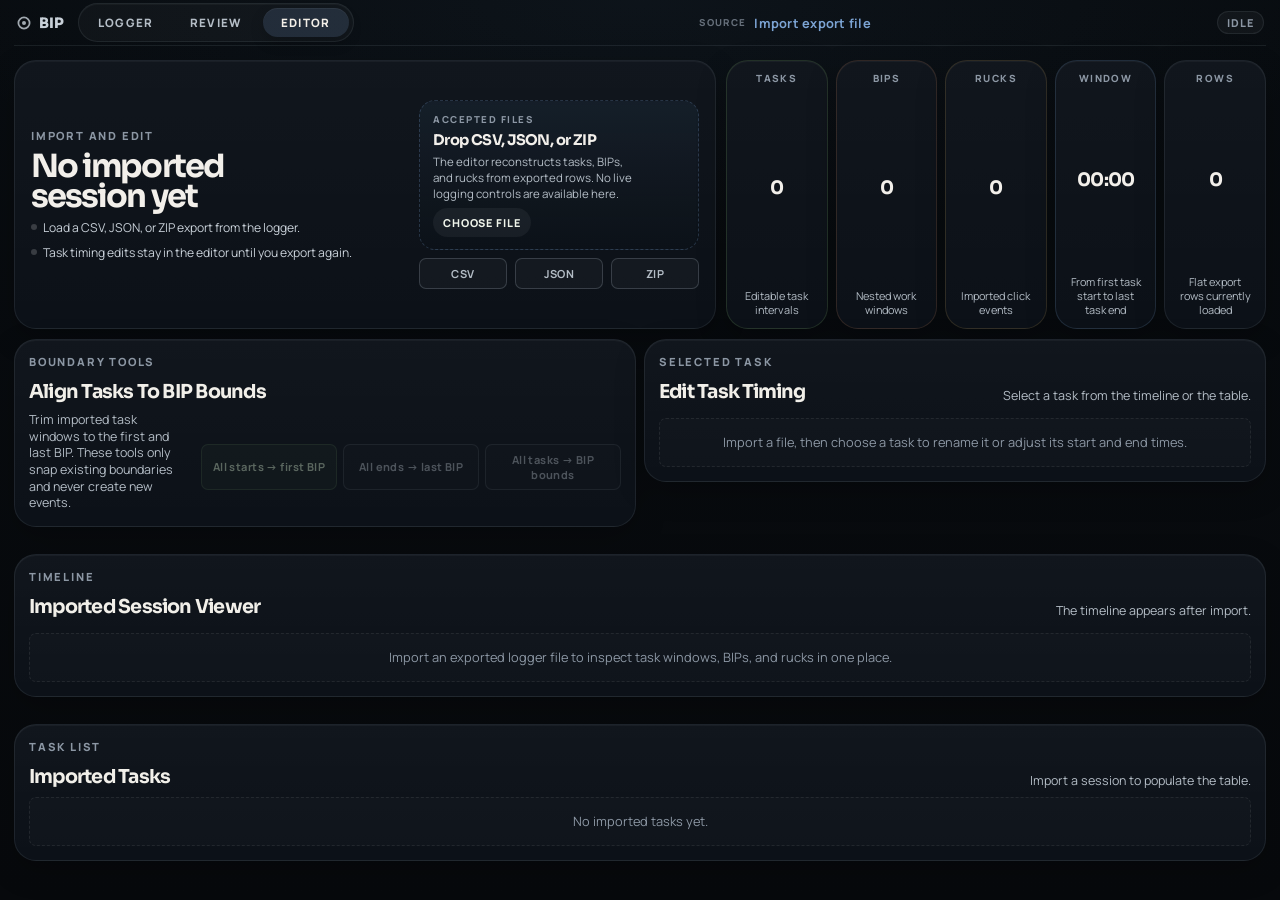
==== editor.html @ 9a08ab75 "Refine review and editor workspace layouts" ====
<!doctype html>
<html lang="en">
  <head>
    <meta charset="UTF-8" />
    <meta name="viewport" content="width=device-width, initial-scale=1.0, viewport-fit=cover" />
    <meta name="theme-color" content="#0b0f14" />
    <meta name="apple-mobile-web-app-capable" content="yes" />
    <meta name="apple-mobile-web-app-status-bar-style" content="black-translucent" />
    <title>BIP Editor</title>
    <link rel="preconnect" href="https://fonts.googleapis.com" />
    <link rel="preconnect" href="https://fonts.gstatic.com" crossorigin />
    <link
      href="https://fonts.googleapis.com/css2?family=Manrope:wght@400;500;600;700;800&family=Sora:wght@500;600;700;800&display=swap"
      rel="stylesheet"
    />
    <link rel="stylesheet" href="./styles.css?v=20260406-20" />
  </head>
  <body class="editor-page">
    <div class="app-shell app-shell--editor-workspace">
      <header class="top-bar">
        <div class="top-bar__brand">
          <svg viewBox="0 0 20 20" width="16" height="16">
            <circle cx="10" cy="10" r="7" stroke="currentColor" stroke-width="2.2" fill="none" />
            <circle cx="10" cy="10" r="2.5" fill="currentColor" />
          </svg>
          BIP
        </div>
        <nav class="page-tabs" aria-label="Pages">
          <a class="page-tab" href="./index.html">Logger</a>
          <a class="page-tab" href="./review.html">Review</a>
          <a class="page-tab page-tab--active" href="./editor.html" aria-current="page">Editor</a>
        </nav>
        <div class="top-bar__context">
          <span class="top-bar__label">Source</span>
          <span id="editorTopActivity" class="top-bar__tag top-bar__tag--activity">Import export file</span>
        </div>
        <div class="top-bar__right">
          <span id="editorTopStatus" class="state-pill state-pill--paused">Idle</span>
        </div>
      </header>

      <main class="editor-workbench">
        <section class="editor-overview">
          <section class="review-hero editor-hero">
            <div class="review-hero__copy">
              <p class="review-eyebrow">Import And Edit</p>
              <h1 id="editorTitle" class="review-title">No imported session yet</h1>
              <div class="review-meta">
                <span id="editorMetaSource">Load a CSV, JSON, or ZIP export from the logger.</span>
                <span id="editorMetaWindow">Task timing edits stay in the editor until you export again.</span>
              </div>
            </div>
            <div class="review-hero__side">
              <label class="editor-import" for="editorFileInput">
                <input id="editorFileInput" type="file" accept=".csv,.json,.zip,application/json,text/csv,application/zip" />
                <span class="editor-import__eyebrow">Accepted files</span>
                <strong class="editor-import__title">Drop CSV, JSON, or ZIP</strong>
                <span class="editor-import__copy">The editor reconstructs tasks, BIPs, and rucks from exported rows. No live logging controls are available here.</span>
                <span class="editor-import__cta">Choose file</span>
              </label>
              <div class="review-actions">
                <button id="editorExportCsvBtn" class="export-btn" type="button">CSV</button>
                <button id="editorExportJsonBtn" class="export-btn" type="button">JSON</button>
                <button id="editorExportZipBtn" class="export-btn" type="button">ZIP</button>
              </div>
            </div>
          </section>

          <section class="review-kpis editor-kpis" aria-label="Imported metrics">
            <article class="review-kpi review-kpi--work">
              <p class="review-kpi__label">Tasks</p>
              <strong id="editorKpiTasks" class="review-kpi__value">0</strong>
              <span class="review-kpi__meta">Editable task intervals</span>
            </article>
            <article class="review-kpi review-kpi--rest">
              <p class="review-kpi__label">BIPs</p>
              <strong id="editorKpiBips" class="review-kpi__value">0</strong>
              <span class="review-kpi__meta">Nested work windows</span>
            </article>
            <article class="review-kpi review-kpi--phase">
              <p class="review-kpi__label">Rucks</p>
              <strong id="editorKpiRucks" class="review-kpi__value">0</strong>
              <span class="review-kpi__meta">Imported click events</span>
            </article>
            <article class="review-kpi review-kpi--clock">
              <p class="review-kpi__label">Window</p>
              <strong id="editorKpiWindow" class="review-kpi__value">00:00</strong>
              <span class="review-kpi__meta">From first task start to last task end</span>
            </article>
            <article class="review-kpi review-kpi--gauge">
              <p class="review-kpi__label">Rows</p>
              <strong id="editorKpiRows" class="review-kpi__value">0</strong>
              <span class="review-kpi__meta">Flat export rows currently loaded</span>
            </article>
          </section>
        </section>

        <section class="editor-layout">
          <section class="review-grid editor-grid editor-layout__tools">
            <article class="review-panel editor-panel editor-panel--batch">
              <div class="review-panel__head">
                <div>
                  <p class="review-panel__eyebrow">Boundary Tools</p>
                  <h2 class="review-panel__title">Align Tasks To BIP Bounds</h2>
                </div>
              </div>
              <div class="editor-batch-layout">
                <p class="editor-panel__copy">
                  Trim imported task windows to the first and last BIP. These tools only snap existing boundaries and never create new events.
                </p>
                <div class="editor-batch-actions">
                  <button id="alignStartAllBtn" class="aux-btn aux-btn--primary" type="button">All starts → first BIP</button>
                  <button id="alignEndAllBtn" class="aux-btn" type="button">All ends → last BIP</button>
                  <button id="alignBothAllBtn" class="aux-btn" type="button">All tasks → BIP bounds</button>
                </div>
              </div>
            </article>

            <article class="review-panel editor-panel editor-panel--selection">
              <div class="review-panel__head">
                <div>
                  <p class="review-panel__eyebrow">Selected Task</p>
                  <h2 class="review-panel__title">Edit Task Timing</h2>
                </div>
                <p id="editorSelectedTaskHint" class="review-panel__summary">Select a task from the timeline or the table.</p>
              </div>

              <div id="editorSelectionEmpty" class="empty-state empty-state--review">
                <p>Import a file, then choose a task to rename it or adjust its start and end times.</p>
              </div>

              <div id="editorTaskForm" class="editor-task-form" hidden>
                <label class="field-block field-block--selected" for="editorTaskNameInput">
                  <span class="field-block__top">
                    <span class="field-block__label">Task</span>
                    <span id="editorTaskMeta" class="field-block__hint">Export keeps this task name across related rows.</span>
                  </span>
                  <input id="editorTaskNameInput" type="text" maxlength="64" autocomplete="off" placeholder="Task name" />
                </label>

                <div class="editor-timing-grid">
                  <label class="field-block field-block--selected" for="editorTaskStartInput">
                    <span class="field-block__top">
                      <span class="field-block__label">Start (s)</span>
                      <span class="field-block__hint">Must stay at or before the first BIP.</span>
                    </span>
                    <input id="editorTaskStartInput" type="number" min="0" step="0.01" inputmode="decimal" />
                  </label>

                  <label class="field-block field-block--selected" for="editorTaskEndInput">
                    <span class="field-block__top">
                      <span class="field-block__label">End (s)</span>
                      <span class="field-block__hint">Must stay at or after the last BIP.</span>
                    </span>
                    <input id="editorTaskEndInput" type="number" min="0" step="0.01" inputmode="decimal" />
                  </label>
                </div>

                <div class="editor-selection-actions">
                  <button id="alignSelectedStartBtn" class="aux-btn aux-btn--primary" type="button">Start → first BIP</button>
                  <button id="alignSelectedEndBtn" class="aux-btn" type="button">End → last BIP</button>
                  <button id="alignSelectedBothBtn" class="aux-btn" type="button">Both</button>
                </div>
              </div>
            </article>
          </section>

          <section class="review-panel editor-panel editor-panel--timeline editor-layout__timeline">
            <div class="review-panel__head">
              <div>
                <p class="review-panel__eyebrow">Timeline</p>
                <h2 class="review-panel__title">Imported Session Viewer</h2>
              </div>
              <p id="editorTimelineSummary" class="review-panel__summary">The timeline appears after import.</p>
            </div>

            <div id="editorTimelineEmpty" class="empty-state empty-state--review">
              <p>Import an exported logger file to inspect task windows, BIPs, and rucks in one place.</p>
            </div>

            <div id="editorTimelineWrap" class="editor-timeline-wrap" hidden>
              <div class="timeline-workbench timeline-workbench--editor">
                <div id="editorTimelineScale" class="timeline-scale" aria-hidden="true"></div>
                <div id="editorTimelineMap" class="editor-track-list" role="list"></div>
              </div>
            </div>
          </section>

          <section class="review-panel review-panel--table editor-panel editor-layout__table">
            <div class="review-panel__head">
              <div>
                <p class="review-panel__eyebrow">Task List</p>
                <h2 class="review-panel__title">Imported Tasks</h2>
              </div>
              <p id="editorTaskSummary" class="review-panel__summary">Import a session to populate the table.</p>
            </div>

            <div id="editorTableEmpty" class="empty-state empty-state--review">
              <p>No imported tasks yet.</p>
            </div>

            <div id="editorTableWrap" class="review-table-wrap" hidden>
              <table class="review-table editor-table">
                <thead>
                  <tr>
                    <th scope="col">Task</th>
                    <th scope="col">Start</th>
                    <th scope="col">End</th>
                    <th scope="col">Duration</th>
                    <th scope="col">BIPs</th>
                    <th scope="col">Rucks</th>
                    <th scope="col">Action</th>
                  </tr>
                </thead>
                <tbody id="editorTaskTableBody"></tbody>
              </table>
            </div>
          </section>
        </section>
      </main>
    </div>

    <div id="editorSrStatus" class="sr-only" aria-live="polite"></div>
    <script src="./editor.js?v=20260406-9"></script>
  </body>
</html>
---- styles.css ----
:root {
  --bg: #07090c;
  --panel: rgba(13, 18, 26, 0.96);
  --panel-strong: rgba(16, 22, 32, 0.99);
  --panel-inset: rgba(5, 8, 12, 0.72);
  --line: rgba(200, 215, 230, 0.09);
  --line-mid: rgba(200, 215, 230, 0.14);
  --line-strong: rgba(200, 215, 230, 0.2);
  --text: #eef1ea;
  --text-sub: #c8d0d8;
  --muted: #8c97a4;
  --muted-strong: #b4bdc6;
  --play: #7dab74;
  --pause: #cc8558;
  --task: #7ca4d4;
  --bip: #88bc6c;
  --ruck: #c9a355;
  --danger: #b05c5c;
  --radius-xl: 20px;
  --radius-lg: 14px;
  --radius-md: 10px;
  --radius-sm: 7px;
  --ease-out: cubic-bezier(0.2, 0.8, 0.2, 1);
  --ease-spring: cubic-bezier(0.34, 1.48, 0.64, 1);
  --t-fast: 110ms;
  --t-mid: 200ms;
}

*,
*::before,
*::after {
  box-sizing: border-box;
}

html {
  color-scheme: dark;
}

body {
  margin: 0;
  height: 100vh;
  height: 100dvh;
  overflow: hidden;
  font-family: "Manrope", sans-serif;
  font-size: 14px;
  color: var(--text);
  background:
    radial-gradient(ellipse 80% 40% at 50% 0%, rgba(80, 120, 160, 0.07) 0%, transparent 70%),
    linear-gradient(180deg, #080c10 0%, #07090c 100%);
}

button,
input {
  font: inherit;
  color: inherit;
}

button {
  -webkit-tap-highlight-color: transparent;
}

[hidden] {
  display: none !important;
}

.app-shell {
  display: grid;
  grid-template-rows: auto 1fr auto auto;
  height: 100vh;
  height: 100dvh;
  width: 100%;
  max-width: 1400px;
  margin: 0 auto;
  padding: 0 14px;
}

.top-bar {
  display: flex;
  align-items: center;
  gap: 14px;
  height: 46px;
  padding: 0 2px;
  border-bottom: 1px solid var(--line);
}

.top-bar__brand {
  display: flex;
  align-items: center;
  gap: 7px;
  font-family: "Sora", sans-serif;
  font-weight: 800;
  font-size: 0.9rem;
  letter-spacing: -0.01em;
  white-space: nowrap;
  flex-shrink: 0;
  color: var(--text-sub);
}

.top-bar__brand svg {
  opacity: 0.8;
}

.page-tabs {
  display: inline-flex;
  align-items: center;
  gap: 4px;
  padding: 4px;
  border-radius: 999px;
  background: rgba(255, 255, 255, 0.03);
  border: 1px solid var(--line);
  box-shadow: inset 0 1px 0 rgba(255, 255, 255, 0.03);
}

.page-tab {
  display: inline-flex;
  align-items: center;
  justify-content: center;
  min-width: 86px;
  padding: 7px 13px;
  border-radius: 999px;
  color: var(--muted-strong);
  font-size: 0.72rem;
  font-weight: 800;
  letter-spacing: 0.1em;
  text-decoration: none;
  text-transform: uppercase;
  transition:
    color var(--t-fast) ease,
    background var(--t-mid) ease,
    box-shadow var(--t-mid) ease,
    transform var(--t-fast) ease;
}

.page-tab:hover,
.page-tab:focus-visible {
  color: var(--text);
  outline: none;
}

.page-tab:active {
  transform: translateY(1px);
}

.page-tab--active {
  color: #f3efe8;
  background: rgba(124, 164, 212, 0.16);
  box-shadow:
    inset 0 1px 0 rgba(255, 255, 255, 0.05),
    0 6px 14px rgba(0, 0, 0, 0.18);
}

.top-bar__context {
  flex: 1;
  display: flex;
  align-items: center;
  gap: 8px;
  justify-content: center;
  min-width: 0;
}

.top-bar__label {
  flex-shrink: 0;
  font-size: 0.6rem;
  font-weight: 800;
  letter-spacing: 0.14em;
  text-transform: uppercase;
  color: var(--muted);
  opacity: 0.7;
}

.top-bar__tag {
  font-weight: 700;
  font-size: 0.8rem;
  letter-spacing: 0.02em;
  white-space: nowrap;
  overflow: hidden;
  text-overflow: ellipsis;
  max-width: 180px;
}

.top-bar__tag--activity {
  color: var(--task);
}

.top-bar__tag--period {
  color: var(--play);
}

.top-bar__sep {
  color: var(--muted);
  opacity: 0.35;
}

.top-bar__right {
  display: flex;
  align-items: center;
  gap: 10px;
  flex-shrink: 0;
}

.save-dot {
  width: 6px;
  height: 6px;
  border-radius: 50%;
  background: var(--play);
  opacity: 0.6;
  transition: background var(--t-mid) ease;
}

.save-dot--warn {
  background: var(--pause);
  opacity: 1;
}

.state-pill {
  font-size: 0.68rem;
  font-weight: 800;
  letter-spacing: 0.1em;
  text-transform: uppercase;
  padding: 3px 9px;
  border-radius: 999px;
  border: 1px solid transparent;
  transition: color var(--t-mid) ease, background var(--t-mid) ease, border-color var(--t-mid) ease;
}

.state-pill--paused {
  color: var(--muted);
  background: rgba(255, 255, 255, 0.04);
  border-color: var(--line);
}

.state-pill--running {
  color: #b8deb0;
  background: rgba(125, 171, 116, 0.12);
  border-color: rgba(125, 171, 116, 0.25);
}

.state-pill--finished {
  color: #d7efcf;
  background: rgba(125, 171, 116, 0.16);
  border-color: rgba(125, 171, 116, 0.32);
}

.main-grid {
  display: grid;
  grid-template-columns: 0.88fr 1.28fr 1fr;
  gap: 10px;
  padding: 10px 0;
  min-height: 0;
  align-items: stretch;
}

.col-clock,
.col-actions,
.col-inputs {
  border-radius: var(--radius-xl);
  background: var(--panel);
  border: 1px solid var(--line);
  box-shadow:
    inset 0 1px 0 rgba(255, 255, 255, 0.04),
    0 2px 14px rgba(0, 0, 0, 0.28);
}

.col-clock {
  display: flex;
  flex-direction: column;
  gap: 8px;
  padding: 14px;
}

.clock-wrap {
  padding: 16px;
  border-radius: var(--radius-lg);
  background: var(--panel-inset);
  border: 1px solid var(--line);
  box-shadow: inset 0 2px 8px rgba(0, 0, 0, 0.3);
}

.clock-display {
  font-family: "Sora", sans-serif;
  font-size: clamp(2rem, 4.5vw, 3.2rem);
  line-height: 1;
  letter-spacing: -0.07em;
  color: #f2efea;
  text-align: center;
  transition: text-shadow var(--t-mid) ease;
}

.clock-display--running {
  text-shadow: 0 0 40px rgba(125, 171, 116, 0.2);
}

.live-status {
  margin: 0;
  text-align: center;
  font-size: 0.76rem;
  color: var(--muted);
  line-height: 1.4;
  min-height: 2.8em;
  padding: 0 4px;
}

.active-badges {
  display: flex;
  flex-direction: column;
  gap: 5px;
}

.badge {
  display: flex;
  align-items: center;
  gap: 8px;
  padding: 8px 10px;
  border-radius: var(--radius-sm);
  background: rgba(255, 255, 255, 0.025);
  border: 1px solid var(--line);
  font-size: 0.8rem;
  font-weight: 600;
  white-space: nowrap;
  overflow: hidden;
  text-overflow: ellipsis;
  transition: background var(--t-mid) ease, border-color var(--t-mid) ease;
}

.badge--task svg {
  color: var(--task);
  flex-shrink: 0;
}

.badge--bip svg {
  color: var(--bip);
  flex-shrink: 0;
}

.badge--task.badge--live {
  background: rgba(124, 164, 212, 0.07);
  border-color: rgba(124, 164, 212, 0.22);
}

.badge--bip.badge--live {
  background: rgba(136, 188, 108, 0.07);
  border-color: rgba(136, 188, 108, 0.22);
}

.mini-stats {
  display: grid;
  grid-template-columns: 1fr 1fr;
  gap: 5px;
  margin-top: auto;
}

.stat {
  display: flex;
  align-items: baseline;
  gap: 5px;
  padding: 7px 9px;
  border-radius: var(--radius-sm);
  background: rgba(255, 255, 255, 0.02);
  border: 1px solid var(--line);
  font-size: 0.72rem;
  color: var(--muted);
}

.stat strong {
  font-family: "Sora", sans-serif;
  font-size: 1.05rem;
  font-weight: 700;
  color: var(--text-sub);
  letter-spacing: -0.04em;
}

.col-actions {
  display: flex;
  flex-direction: column;
  gap: 8px;
  padding: 12px;
}

.action-row {
  display: grid;
  gap: 8px;
  flex: 1;
}

.action-row:first-child {
  grid-template-columns: 1fr 1fr;
}

.action-row:last-child {
  grid-template-columns: 1fr 1fr 0.76fr;
}

.action-btn {
  appearance: none;
  display: flex;
  flex-direction: column;
  align-items: center;
  justify-content: center;
  gap: 7px;
  min-height: 68px;
  padding: 12px 10px;
  border: 1px solid transparent;
  border-radius: var(--radius-lg);
  cursor: pointer;
  transition:
    transform var(--t-fast) var(--ease-spring),
    border-color var(--t-mid) ease,
    background var(--t-mid) ease,
    opacity var(--t-mid) ease,
    box-shadow var(--t-mid) ease;
  touch-action: manipulation;
  text-align: center;
  position: relative;
  overflow: hidden;
}

.action-btn::before {
  content: "";
  position: absolute;
  inset: 0;
  border-radius: inherit;
  background: linear-gradient(180deg, rgba(255, 255, 255, 0.055) 0%, transparent 50%);
  pointer-events: none;
}

.action-btn__icon {
  display: flex;
  align-items: center;
  justify-content: center;
  position: relative;
  z-index: 1;
}

.action-btn__text {
  font-size: 0.72rem;
  font-weight: 800;
  letter-spacing: 0.08em;
  text-transform: uppercase;
  max-width: 100%;
  overflow: hidden;
  text-overflow: ellipsis;
  white-space: nowrap;
  position: relative;
  z-index: 1;
}

.action-btn--play {
  background: linear-gradient(160deg, rgba(125, 171, 116, 0.22) 0%, rgba(125, 171, 116, 0.07) 100%);
  border-color: rgba(125, 171, 116, 0.3);
  color: #c2debb;
}

.action-btn--pause {
  background: linear-gradient(160deg, rgba(204, 133, 88, 0.22) 0%, rgba(204, 133, 88, 0.07) 100%);
  border-color: rgba(204, 133, 88, 0.28);
  color: #edc9a8;
}

.action-btn--task {
  background: linear-gradient(160deg, rgba(124, 164, 212, 0.2) 0%, rgba(124, 164, 212, 0.06) 100%);
  border-color: rgba(124, 164, 212, 0.28);
  color: #bfd3ef;
}

.action-btn--task[data-active="true"] {
  background: linear-gradient(160deg, rgba(176, 92, 92, 0.26) 0%, rgba(176, 92, 92, 0.09) 100%);
  border-color: rgba(176, 92, 92, 0.42);
  color: #eecece;
  box-shadow: 0 0 22px rgba(176, 92, 92, 0.1);
}

.action-btn--bip {
  background: linear-gradient(160deg, rgba(136, 188, 108, 0.2) 0%, rgba(136, 188, 108, 0.06) 100%);
  border-color: rgba(136, 188, 108, 0.28);
  color: #c8e6b4;
}

.action-btn--bip[data-active="true"] {
  background: linear-gradient(160deg, rgba(176, 92, 92, 0.26) 0%, rgba(176, 92, 92, 0.09) 100%);
  border-color: rgba(176, 92, 92, 0.42);
  color: #eecece;
  box-shadow: 0 0 22px rgba(176, 92, 92, 0.1);
}

.action-btn--ruck {
  background: linear-gradient(160deg, rgba(201, 163, 85, 0.2) 0%, rgba(201, 163, 85, 0.06) 100%);
  border-color: rgba(201, 163, 85, 0.28);
  color: #e8d898;
}

.action-btn:hover:not([disabled]),
.action-btn:focus-visible:not([disabled]) {
  transform: translateY(-2px);
  box-shadow: 0 8px 28px rgba(0, 0, 0, 0.38);
  outline: none;
}

.action-btn:active:not([disabled]) {
  transform: scale(0.96);
  transition-duration: 55ms;
}

.action-btn[disabled] {
  opacity: 0.28;
  cursor: default;
  pointer-events: none;
}

.col-inputs {
  display: flex;
  flex-direction: column;
  gap: 8px;
  padding: 13px;
}

.field-block,
.selected-task-panel {
  border-radius: var(--radius-md);
  border: 1px solid var(--line);
  background: rgba(255, 255, 255, 0.02);
}

.field-block {
  display: flex;
  flex-direction: column;
  gap: 6px;
  padding: 11px 12px;
}

.field-block--task-flow {
  justify-content: center;
  min-height: 84px;
  border-color: rgba(201, 163, 85, 0.2);
  background:
    linear-gradient(180deg, rgba(201, 163, 85, 0.05), rgba(255, 255, 255, 0.01)),
    rgba(255, 255, 255, 0.02);
}

.field-block__top {
  display: flex;
  flex-direction: column;
  gap: 3px;
}

.field-block__label {
  font-size: 0.66rem;
  font-weight: 800;
  letter-spacing: 0.12em;
  text-transform: uppercase;
  color: var(--muted);
}

.field-block__hint {
  font-size: 0.73rem;
  color: var(--muted);
  line-height: 1.3;
}

.field-block input {
  width: 100%;
  padding: 9px 11px;
  border: 1px solid var(--line-mid);
  border-radius: var(--radius-sm);
  background: var(--panel-inset);
  color: var(--text);
  font-size: 0.86rem;
  border-left: 3px solid transparent;
  transition: border-color var(--t-mid) ease, box-shadow var(--t-mid) ease;
}

.field-block--activity input {
  border-left-color: rgba(124, 164, 212, 0.6);
}

.field-block--period input {
  border-left-color: rgba(125, 171, 116, 0.6);
}

.field-block--task input,
.field-block--selected input {
  border-left-color: rgba(201, 163, 85, 0.55);
}

.field-block input::placeholder {
  color: rgba(140, 151, 164, 0.44);
  font-size: 0.8rem;
}

.field-block input:focus-visible {
  outline: none;
  border-color: rgba(125, 171, 116, 0.5);
  box-shadow: 0 0 0 3px rgba(125, 171, 116, 0.08);
}

.selected-task-panel {
  display: flex;
  flex-direction: column;
  gap: 10px;
  padding: 12px;
}

.selected-task-panel__top {
  display: flex;
  align-items: flex-start;
  justify-content: space-between;
  gap: 10px;
}

.selected-task-panel__head {
  display: flex;
  flex-direction: column;
  gap: 2px;
  min-width: 0;
}

.selected-task-panel__label {
  margin: 0;
  font-size: 0.62rem;
  font-weight: 800;
  letter-spacing: 0.14em;
  text-transform: uppercase;
  color: var(--muted);
}

.selected-task-panel__title {
  font-family: "Sora", sans-serif;
  font-size: 0.96rem;
  color: var(--text-sub);
  white-space: nowrap;
  overflow: hidden;
  text-overflow: ellipsis;
}

.selected-task-panel__state {
  flex-shrink: 0;
  padding: 4px 8px;
  border-radius: 999px;
  border: 1px solid var(--line-mid);
  font-size: 0.64rem;
  font-weight: 800;
  letter-spacing: 0.08em;
  text-transform: uppercase;
  color: var(--muted-strong);
}

.selected-task-panel[data-state="active"] .selected-task-panel__state {
  color: #d7efcf;
  border-color: rgba(125, 171, 116, 0.26);
  background: rgba(125, 171, 116, 0.11);
}

.selected-task-panel__actions {
  display: grid;
  grid-template-columns: 1fr auto;
  gap: 6px;
}

.aux-btn,
.export-btn,
.new-activity-btn,
.finish-btn,
.modal-btn {
  appearance: none;
  display: inline-flex;
  align-items: center;
  justify-content: center;
  gap: 5px;
  padding: 8px 10px;
  border-radius: var(--radius-sm);
  border: 1px solid var(--line-strong);
  background: rgba(255, 255, 255, 0.03);
  cursor: pointer;
  font-size: 0.73rem;
  font-weight: 700;
  letter-spacing: 0.04em;
  color: var(--muted-strong);
  transition: transform var(--t-fast) ease, background var(--t-mid) ease, color var(--t-mid) ease, border-color var(--t-mid) ease;
}

.aux-btn:hover:not([disabled]),
.export-btn:hover:not([disabled]),
.new-activity-btn:hover:not([disabled]),
.finish-btn:hover:not([disabled]),
.modal-btn:hover:not([disabled]) {
  transform: translateY(-1px);
  background: rgba(255, 255, 255, 0.055);
  color: var(--text);
}

.aux-btn:active:not([disabled]),
.export-btn:active:not([disabled]),
.new-activity-btn:active:not([disabled]),
.finish-btn:active:not([disabled]),
.modal-btn:active:not([disabled]) {
  transform: translateY(0);
}

.aux-btn[disabled],
.new-activity-btn[disabled],
.finish-btn[disabled],
.modal-btn[disabled] {
  opacity: 0.38;
  cursor: default;
  pointer-events: none;
}

.aux-btn--primary,
.modal-btn--primary {
  color: #d7efcf;
  border-color: rgba(125, 171, 116, 0.3);
  background: rgba(125, 171, 116, 0.1);
}

.export-row {
  display: grid;
  grid-template-columns: 1fr 1fr auto;
  gap: 6px;
  margin-top: auto;
  padding-top: 2px;
}

.finish-row {
  display: grid;
  grid-template-columns: 1fr 1fr;
  gap: 6px;
  margin-top: 4px;
}

.new-activity-btn {
  width: 100%;
  justify-content: center;
  color: #d7efcf;
  border-color: rgba(125, 171, 116, 0.3);
  background: rgba(125, 171, 116, 0.1);
}

.export-btn--danger {
  border-color: rgba(176, 92, 92, 0.28);
  color: #e0b8b8;
}

.export-btn--danger:hover {
  background: rgba(176, 92, 92, 0.1);
}

.finish-btn {
  width: 100%;
  justify-content: center;
  color: #eac7c7;
  border-color: rgba(176, 92, 92, 0.28);
  background: rgba(176, 92, 92, 0.06);
}

.finish-btn[data-state="armed"] {
  color: #fff0f0;
  border-color: rgba(176, 92, 92, 0.46);
  background: rgba(176, 92, 92, 0.18);
  box-shadow: 0 0 0 1px rgba(176, 92, 92, 0.22);
}

.finish-btn[data-state="finished"] {
  color: #cfe5c7;
  border-color: rgba(125, 171, 116, 0.28);
  background: rgba(125, 171, 116, 0.08);
}

.timeline-strip {
  padding: 6px 0 4px;
  min-height: 0;
}

.app-shell--editor,
.app-shell--editor-workspace,
.app-shell--review {
  grid-template-rows: auto 1fr;
  min-height: 100vh;
  min-height: 100dvh;
  height: auto;
}

.editor-page {
  overflow-y: auto;
}

.review-page {
  overflow-y: auto;
}

.editor-main {
  display: grid;
  place-items: center;
  min-height: 0;
  padding: 18px 0 22px;
}

.review-main {
  display: grid;
  gap: 14px;
  padding: 18px 0 28px;
  align-content: start;
}

.review-overview {
  display: grid;
  grid-template-columns: minmax(320px, 1.06fr) minmax(0, 1.54fr);
  gap: 10px;
  align-items: stretch;
}

.editor-overview {
  display: grid;
  grid-template-columns: minmax(0, 1.42fr) minmax(540px, 1fr);
  gap: 10px;
  align-items: stretch;
}

.review-hero,
.review-panel,
.review-kpi {
  border-radius: 22px;
  background:
    linear-gradient(180deg, rgba(255, 255, 255, 0.02), rgba(255, 255, 255, 0)),
    var(--panel);
  border: 1px solid var(--line);
  box-shadow:
    inset 0 1px 0 rgba(255, 255, 255, 0.04),
    0 10px 30px rgba(0, 0, 0, 0.22);
}

.review-hero {
  display: grid;
  grid-template-columns: 1fr;
  gap: 14px;
  padding: 18px 20px;
  align-items: start;
}

.review-eyebrow,
.review-panel__eyebrow {
  margin: 0 0 10px;
  color: var(--muted);
  font-size: 0.7rem;
  font-weight: 800;
  letter-spacing: 0.16em;
  text-transform: uppercase;
}

.review-title {
  margin: 0;
  font-family: "Sora", sans-serif;
  font-size: clamp(2rem, 4vw, 3.4rem);
  line-height: 0.94;
  letter-spacing: -0.06em;
  color: #f2efea;
}

.review-meta {
  display: flex;
  flex-wrap: wrap;
  gap: 12px;
  margin-top: 12px;
  color: var(--text-sub);
  font-size: 0.84rem;
}

.review-meta span {
  display: inline-flex;
  align-items: center;
  gap: 6px;
}

.review-meta span::before {
  content: "";
  width: 6px;
  height: 6px;
  border-radius: 50%;
  background: rgba(255, 255, 255, 0.18);
}

.review-hero__side {
  display: grid;
  align-content: center;
  justify-items: stretch;
  gap: 12px;
}

.review-actions {
  display: grid;
  grid-template-columns: repeat(3, minmax(0, 1fr));
  gap: 8px;
  width: 100%;
}

.review-kpis {
  display: grid;
  grid-template-columns: repeat(5, minmax(0, 1fr));
  gap: 10px;
}

.review-kpi {
  display: grid;
  grid-template-rows: auto 1fr auto;
  align-items: start;
  justify-items: center;
  text-align: center;
  padding: 14px 14px 12px;
  min-height: 0;
}

.review-kpi__label {
  margin: 0;
  color: var(--muted);
  font-size: 0.66rem;
  font-weight: 800;
  letter-spacing: 0.14em;
  text-transform: uppercase;
  justify-self: center;
}

.review-kpi__value {
  font-family: "Sora", sans-serif;
  font-size: clamp(1.2rem, 1.65vw, 1.72rem);
  letter-spacing: -0.05em;
  color: #f2efea;
  align-self: center;
  justify-self: center;
}

.review-kpi__meta {
  color: var(--muted-strong);
  font-size: 0.72rem;
  line-height: 1.45;
  max-width: 14ch;
  align-self: end;
  justify-self: center;
}

.review-kpi--work {
  border-color: rgba(136, 188, 108, 0.18);
}

.review-kpi--rest {
  border-color: rgba(204, 133, 88, 0.18);
}

.review-kpi--phase {
  border-color: rgba(201, 163, 85, 0.18);
}

.review-kpi--clock {
  border-color: rgba(124, 164, 212, 0.18);
}

.review-kpi--gauge {
  align-items: center;
  justify-items: stretch;
  text-align: center;
}

.review-kpi--gauge .review-kpi__label,
.review-kpi--gauge .review-kpi__meta {
  justify-self: center;
}

.ratio-gauge {
  --ratio: 0deg;
  position: relative;
  display: grid;
  place-items: center;
  width: 74px;
  height: 74px;
  margin: 0 auto;
  align-self: center;
  border-radius: 50%;
  background:
    radial-gradient(circle at center, var(--panel) 0 56%, transparent 57%),
    conic-gradient(rgba(136, 188, 108, 0.95) 0deg, rgba(136, 188, 108, 0.95) var(--ratio), rgba(255, 255, 255, 0.08) var(--ratio), rgba(255, 255, 255, 0.08) 360deg);
  box-shadow: inset 0 1px 0 rgba(255, 255, 255, 0.04);
}

.ratio-gauge__value {
  font-family: "Sora", sans-serif;
  font-size: 0.96rem;
  letter-spacing: -0.04em;
  color: #eef4e7;
}

.review-grid {
  display: grid;
  grid-template-columns: repeat(2, minmax(0, 1fr));
  gap: 10px;
  align-items: start;
}

.review-panel {
  padding: 16px;
}

.review-panel__head {
  display: flex;
  align-items: end;
  justify-content: space-between;
  gap: 12px;
  margin-bottom: 10px;
}

.review-panel__title {
  margin: 0;
  font-family: "Sora", sans-serif;
  font-size: 1.2rem;
  letter-spacing: -0.04em;
  color: #f1efe9;
}

.review-panel__summary {
  margin: 0;
  color: var(--muted-strong);
  font-size: 0.78rem;
}

.bucket-list {
  overflow-x: auto;
  padding-bottom: 2px;
}

.bucket-strip {
  display: grid;
  grid-template-columns: repeat(var(--bucket-count), minmax(84px, 1fr));
  gap: 8px;
  width: 100%;
  min-width: calc(var(--bucket-count) * 92px);
}

.bucket-chip {
  display: grid;
  gap: 6px;
  justify-items: center;
  align-content: center;
  min-height: 70px;
  padding: 10px 12px;
  border-radius: 14px;
  background: rgba(255, 255, 255, 0.028);
  border: 1px solid rgba(255, 255, 255, 0.06);
  text-align: center;
}

.bucket-chip__label {
  font-size: 0.72rem;
  color: var(--text-sub);
  letter-spacing: 0.04em;
}

.bucket-chip__value {
  display: block;
  font-family: "Sora", sans-serif;
  font-size: 1.1rem;
  letter-spacing: -0.04em;
  color: var(--text);
  font-weight: 700;
}

.review-panel--table {
  padding-bottom: 10px;
}

.review-table-wrap {
  overflow-x: auto;
}

.review-table {
  width: 100%;
  border-collapse: collapse;
  min-width: 760px;
}

.review-table th,
.review-table td {
  padding: 12px 10px;
  border-top: 1px solid rgba(255, 255, 255, 0.06);
  text-align: left;
}

.review-table th {
  color: var(--muted);
  font-size: 0.68rem;
  font-weight: 800;
  letter-spacing: 0.14em;
  text-transform: uppercase;
}

.review-table td {
  color: var(--text-sub);
  font-size: 0.84rem;
  vertical-align: top;
}

.review-table__metric {
  font-family: "Sora", sans-serif;
  font-size: 0.96rem;
  letter-spacing: -0.04em;
  color: #f2efea;
  white-space: nowrap;
}

.review-table__metric--accent {
  color: #d3e8c6;
}

.review-table__metric--muted {
  color: #dcbca9;
}

.review-table__task {
  display: grid;
  gap: 4px;
}

.review-table__task-title {
  display: flex;
  align-items: center;
  gap: 8px;
  flex-wrap: wrap;
  font-weight: 700;
  color: var(--text);
}

.review-badge {
  display: inline-flex;
  align-items: center;
  justify-content: center;
  padding: 3px 8px;
  border-radius: 999px;
  font-size: 0.64rem;
  font-weight: 800;
  letter-spacing: 0.1em;
  text-transform: uppercase;
  color: rgba(208, 226, 248, 0.92);
  background: rgba(124, 164, 212, 0.14);
  border: 1px solid rgba(124, 164, 212, 0.22);
}

.review-badge--live {
  color: #dbf0cf;
  background: rgba(125, 171, 116, 0.16);
  border-color: rgba(125, 171, 116, 0.24);
}

.review-table__task-meta {
  color: var(--muted);
  font-size: 0.76rem;
}

.empty-state--review {
  margin-top: 6px;
}

.editor-card {
  width: min(520px, 100%);
  padding: 30px 30px 34px;
  border-radius: 24px;
  background:
    linear-gradient(180deg, rgba(255, 255, 255, 0.02), rgba(255, 255, 255, 0)),
    var(--panel);
  border: 1px solid var(--line-mid);
  box-shadow:
    inset 0 1px 0 rgba(255, 255, 255, 0.04),
    0 16px 40px rgba(0, 0, 0, 0.34);
  text-align: center;
}

.editor-card__eyebrow {
  margin: 0 0 12px;
  color: var(--muted);
  font-size: 0.74rem;
  font-weight: 800;
  letter-spacing: 0.16em;
  text-transform: uppercase;
}

.editor-card__title {
  margin: 0;
  font-family: "Sora", sans-serif;
  font-size: clamp(2rem, 4vw, 3rem);
  line-height: 0.96;
  letter-spacing: -0.06em;
  color: #f2efea;
}

.editor-card__copy {
  max-width: 28ch;
  margin: 14px auto 0;
  color: var(--text-sub);
  font-size: 0.92rem;
  line-height: 1.55;
}

.editor-workbench {
  display: grid;
  gap: 10px;
  padding: 14px 0 22px;
}

.editor-hero {
  grid-template-columns: minmax(0, 1.52fr) minmax(280px, 0.84fr);
  gap: 12px;
  padding: 14px 16px;
  align-items: center;
}

.editor-hero .review-title {
  font-size: clamp(1.55rem, 2.5vw, 2.45rem);
  max-width: 9ch;
}

.editor-hero .review-eyebrow {
  margin-bottom: 8px;
}

.editor-hero .review-meta {
  margin-top: 8px;
  gap: 8px 14px;
  font-size: 0.76rem;
}

.editor-hero .review-hero__side {
  align-content: stretch;
  gap: 8px;
}

.editor-hero .review-hero__copy {
  display: grid;
  align-content: center;
}

.editor-import {
  position: relative;
  display: grid;
  gap: 5px;
  width: 100%;
  max-width: none;
  padding: 12px 13px;
  border-radius: 16px;
  border: 1px dashed rgba(124, 164, 212, 0.24);
  background:
    linear-gradient(180deg, rgba(124, 164, 212, 0.1), rgba(124, 164, 212, 0.02)),
    rgba(9, 14, 20, 0.74);
  cursor: pointer;
  transition:
    border-color var(--t-mid) ease,
    transform var(--t-mid) var(--ease-out),
    box-shadow var(--t-mid) ease,
    background var(--t-mid) ease;
}

.editor-import:hover,
.editor-import--dragover {
  transform: translateY(-1px);
  border-color: rgba(136, 188, 108, 0.34);
  box-shadow: 0 12px 36px rgba(0, 0, 0, 0.26);
  background:
    linear-gradient(180deg, rgba(136, 188, 108, 0.12), rgba(124, 164, 212, 0.03)),
    rgba(9, 14, 20, 0.82);
}

.editor-import--disabled,
.editor-import--disabled:hover {
  transform: none;
  cursor: not-allowed;
  border-color: rgba(255, 255, 255, 0.08);
  box-shadow: none;
  background:
    linear-gradient(180deg, rgba(255, 255, 255, 0.04), rgba(255, 255, 255, 0.01)),
    rgba(9, 14, 20, 0.72);
}

.editor-import input {
  position: absolute;
  inset: 0;
  opacity: 0;
  cursor: pointer;
}

.editor-import__eyebrow {
  color: var(--muted);
  font-size: 0.6rem;
  font-weight: 800;
  letter-spacing: 0.16em;
  text-transform: uppercase;
}

.editor-import__title {
  font-family: "Sora", sans-serif;
  font-size: 0.92rem;
  letter-spacing: -0.04em;
  color: #f2efea;
}

.editor-import__copy {
  color: var(--muted-strong);
  font-size: 0.72rem;
  line-height: 1.4;
  max-width: 30ch;
}

.editor-import__cta {
  display: inline-flex;
  align-items: center;
  justify-content: center;
  padding: 7px 10px;
  border-radius: 999px;
  background: rgba(255, 255, 255, 0.05);
  color: #eff4ea;
  font-size: 0.68rem;
  font-weight: 800;
  letter-spacing: 0.08em;
  text-transform: uppercase;
  justify-self: start;
}

.editor-kpis {
  grid-template-columns: repeat(5, minmax(0, 1fr));
  gap: 8px;
  height: 100%;
}

.editor-kpis .review-kpi {
  padding: 10px 12px;
  min-height: 104px;
}

.editor-kpis .review-kpi__label {
  font-size: 0.62rem;
}

.editor-kpis .review-kpi__value {
  font-size: clamp(1.05rem, 1.45vw, 1.45rem);
}

.editor-kpis .review-kpi__meta {
  max-width: 11ch;
  font-size: 0.68rem;
  line-height: 1.32;
}

.editor-grid {
  align-items: start;
  gap: 8px;
}

.editor-grid > .editor-panel {
  align-self: start;
}

.editor-layout {
  display: grid;
  grid-template-columns: 1fr;
  grid-template-areas:
    "tools"
    "timeline"
    "table";
  gap: 10px;
  align-items: start;
}

.editor-layout__tools {
  grid-area: tools;
}

.editor-layout__timeline {
  grid-area: timeline;
}

.editor-layout__table {
  grid-area: table;
}

.editor-panel {
  padding: 14px;
}

.editor-panel .review-panel__head {
  margin-bottom: 8px;
}

.editor-panel--batch {
  display: flex;
  flex-direction: column;
}

.editor-batch-layout {
  display: grid;
  grid-template-columns: minmax(0, 1.06fr) minmax(420px, 1fr);
  gap: 16px;
  align-items: center;
}

.editor-panel--batch .editor-panel__copy {
  max-width: none;
  line-height: 1.34;
}

.editor-panel--selection {
  display: flex;
  flex-direction: column;
}

.editor-panel--selection .editor-task-form {
  display: grid;
  grid-template-columns: minmax(0, 1.08fr) minmax(330px, 1fr);
  grid-template-areas:
    "name timing"
    "actions actions";
  gap: 10px 12px;
  align-items: start;
}

.editor-panel--selection .editor-task-form > .field-block:first-child {
  grid-area: name;
}

.editor-panel--selection .editor-timing-grid {
  grid-area: timing;
}

.editor-panel--selection .editor-selection-actions {
  grid-area: actions;
  margin-top: 0;
}

.editor-panel__copy {
  margin: 0;
  color: var(--muted-strong);
  font-size: 0.78rem;
  line-height: 1.42;
}

.editor-batch-actions,
.editor-selection-actions {
  display: grid;
  grid-template-columns: repeat(3, minmax(0, 1fr));
  gap: 6px;
  margin-top: 10px;
}

.editor-task-form {
  display: grid;
  gap: 10px;
}

.editor-timing-grid {
  display: grid;
  grid-template-columns: repeat(2, minmax(0, 1fr));
  gap: 8px;
}

.editor-panel .field-block {
  gap: 5px;
  padding: 9px 10px;
}

.editor-panel .field-block__label {
  font-size: 0.62rem;
}

.editor-panel .field-block__hint {
  font-size: 0.69rem;
  line-height: 1.24;
}

.editor-panel .field-block input {
  padding: 8px 10px;
  font-size: 0.82rem;
}

.editor-panel .aux-btn,
.editor-hero .export-btn {
  padding: 7px 9px;
  font-size: 0.69rem;
}

.aux-btn--table {
  min-height: 0;
  padding: 8px 12px;
}

.editor-panel--timeline {
  padding-bottom: 14px;
  display: grid;
  grid-template-rows: auto 1fr;
}

.editor-panel--timeline .review-panel__head {
  display: grid;
  grid-template-columns: auto 1fr;
  align-items: end;
  gap: 14px;
}

.editor-panel--timeline .review-panel__summary {
  justify-self: end;
  text-align: right;
  white-space: nowrap;
}

.editor-timeline-wrap {
  min-height: 0;
  height: 100%;
}

.timeline-workbench--editor {
  max-height: none;
  min-height: 240px;
  height: 100%;
}

.editor-track-list {
  display: grid;
  gap: 8px;
}

.editor-track-row {
  display: grid;
  grid-template-columns: minmax(180px, 220px) minmax(0, 1fr);
  gap: 10px;
  align-items: center;
}

.editor-track-row__meta {
  appearance: none;
  display: grid;
  gap: 4px;
  padding: 10px 12px;
  border-radius: var(--radius-md);
  border: 1px solid rgba(255, 255, 255, 0.06);
  background: rgba(255, 255, 255, 0.025);
  text-align: left;
  cursor: pointer;
  transition:
    border-color var(--t-mid) ease,
    transform var(--t-mid) var(--ease-out),
    background var(--t-mid) ease;
}

.editor-track-row__meta:hover {
  transform: translateY(-1px);
  border-color: rgba(124, 164, 212, 0.26);
}

.editor-track-row--selected .editor-track-row__meta {
  border-color: rgba(124, 164, 212, 0.3);
  background: rgba(124, 164, 212, 0.08);
}

.editor-track-row__name {
  font-weight: 700;
  color: #f2efea;
}

.editor-track-row__stats {
  color: var(--muted);
  font-size: 0.76rem;
}

.editor-track-row__lane {
  height: 42px;
}

.editor-table__row--selected {
  background: rgba(124, 164, 212, 0.06);
}

.timeline-workbench {
  padding: 10px 14px;
  border-radius: var(--radius-lg);
  border: 1px solid var(--line);
  background: var(--panel);
  box-shadow: inset 0 1px 0 rgba(255, 255, 255, 0.03);
  max-height: 176px;
  overflow-y: auto;
  scrollbar-width: thin;
  scrollbar-color: rgba(255, 255, 255, 0.09) transparent;
}

.timeline-workbench::-webkit-scrollbar {
  width: 4px;
}

.timeline-workbench::-webkit-scrollbar-track {
  background: transparent;
}

.timeline-workbench::-webkit-scrollbar-thumb {
  background: rgba(255, 255, 255, 0.09);
  border-radius: 4px;
}

.timeline-scale {
  display: grid;
  grid-template-columns: repeat(5, 1fr);
  gap: 8px;
  margin-bottom: 9px;
}

.timeline-scale__item {
  display: flex;
  flex-direction: column;
  gap: 4px;
}

.timeline-scale__item::before {
  content: "";
  height: 5px;
  border-left: 1px solid rgba(255, 255, 255, 0.1);
}

.timeline-scale__label {
  color: var(--muted);
  font-size: 0.64rem;
}

.timeline-map {
  display: flex;
  flex-direction: column;
  gap: 7px;
}

.timeline-single {
  display: grid;
  gap: 8px;
}

.timeline-single__meta {
  display: flex;
  align-items: baseline;
  justify-content: space-between;
  gap: 10px;
  flex-wrap: wrap;
}

.timeline-single__label {
  font-size: 0.65rem;
  font-weight: 800;
  letter-spacing: 0.13em;
  text-transform: uppercase;
  color: var(--muted);
}

.timeline-single__summary {
  font-size: 0.74rem;
  color: var(--muted-strong);
}

.timeline-stack {
  display: grid;
  gap: 7px;
}

.timeline-lane {
  position: relative;
  border-radius: var(--radius-sm);
  border: 1px solid rgba(255, 255, 255, 0.07);
  background: rgba(4, 8, 12, 0.65);
}

.timeline-lane--tasks {
  height: 28px;
}

.timeline-lane--events {
  height: 34px;
}

.timeline-lane::before {
  content: "";
  position: absolute;
  inset: 0;
  background: linear-gradient(90deg, rgba(255, 255, 255, 0.02), transparent);
  pointer-events: none;
}

.task-span,
.bip-span {
  position: absolute;
  min-width: 10px;
  border-radius: 999px;
  padding: 0;
  border: 1px solid transparent;
  cursor: pointer;
  appearance: none;
  transition: transform 80ms ease, box-shadow 80ms ease;
}

.task-span {
  top: 7px;
  height: 12px;
  background: linear-gradient(180deg, rgba(124, 164, 212, 0.9), rgba(100, 138, 190, 0.75));
  border-color: rgba(200, 224, 252, 0.14);
}

.task-span--active {
  box-shadow: 0 0 0 2px rgba(124, 164, 212, 0.26), 0 0 14px rgba(124, 164, 212, 0.14);
}

.task-span--selected {
  box-shadow: 0 0 0 2px rgba(235, 243, 252, 0.34);
}

.task-span__label,
.bip-span__label {
  position: absolute;
  left: 7px;
  top: 50%;
  transform: translateY(-50%);
  font-size: 0.55rem;
  font-weight: 800;
  color: rgba(6, 14, 24, 0.85);
  white-space: nowrap;
  letter-spacing: 0.02em;
}

.bip-span {
  top: 11px;
  height: 11px;
  background: linear-gradient(180deg, rgba(136, 188, 108, 0.9), rgba(108, 160, 84, 0.76));
  border-color: rgba(200, 240, 180, 0.14);
}

.bip-span--active {
  box-shadow: 0 0 0 2px rgba(136, 188, 108, 0.26), 0 0 14px rgba(136, 188, 108, 0.12);
}

.ruck-marker {
  position: absolute;
  top: 8px;
  width: 11px;
  height: 11px;
  margin-left: -5px;
  padding: 0;
  border-radius: 50%;
  background: var(--ruck);
  border: 1px solid rgba(255, 240, 200, 0.18);
  cursor: pointer;
  appearance: none;
}

.ruck-marker::before {
  content: "";
  position: absolute;
  left: 50%;
  top: -8px;
  width: 1px;
  height: 8px;
  transform: translateX(-50%);
  background: rgba(201, 163, 85, 0.44);
}

.empty-state {
  padding: 14px;
  border-radius: var(--radius-sm);
  border: 1px dashed rgba(255, 255, 255, 0.08);
  background: rgba(255, 255, 255, 0.015);
  text-align: center;
}

.empty-state p {
  margin: 0;
  color: var(--muted);
  font-size: 0.8rem;
  line-height: 1.5;
}

.empty-state--mini {
  padding: 9px;
}

.empty-state--mini p {
  font-size: 0.74rem;
}

.log-drawer {
  position: relative;
  border-top: 1px solid var(--line);
}

.log-toggle {
  appearance: none;
  display: flex;
  align-items: center;
  justify-content: center;
  gap: 7px;
  width: 100%;
  padding: 9px;
  background: transparent;
  border: none;
  cursor: pointer;
  font-size: 0.7rem;
  font-weight: 800;
  color: var(--muted);
  letter-spacing: 0.08em;
  text-transform: uppercase;
  touch-action: manipulation;
  transition: color var(--t-mid) ease;
}

.log-toggle:hover {
  color: var(--text-sub);
}

.log-toggle__chevron {
  transition: transform var(--t-mid) var(--ease-out);
}

.log-drawer--open .log-toggle__chevron {
  transform: rotate(180deg);
}

.log-toggle__count {
  display: inline-flex;
  align-items: center;
  justify-content: center;
  min-width: 20px;
  height: 17px;
  padding: 0 5px;
  border-radius: 999px;
  background: rgba(255, 255, 255, 0.07);
  font-size: 0.64rem;
  font-weight: 700;
  letter-spacing: 0;
}

.log-content {
  position: absolute;
  bottom: 100%;
  left: 0;
  right: 0;
  max-height: 44vh;
  overflow-y: auto;
  background: var(--panel-strong);
  border: 1px solid var(--line-mid);
  border-bottom: none;
  border-radius: var(--radius-lg) var(--radius-lg) 0 0;
  padding: 10px 12px;
  box-shadow: 0 -12px 48px rgba(0, 0, 0, 0.5);
  scrollbar-width: thin;
  scrollbar-color: rgba(255, 255, 255, 0.09) transparent;
}

.log-content::-webkit-scrollbar {
  width: 4px;
}

.log-content::-webkit-scrollbar-track {
  background: transparent;
}

.log-content::-webkit-scrollbar-thumb {
  background: rgba(255, 255, 255, 0.09);
  border-radius: 4px;
}

.event-list {
  display: flex;
  flex-direction: column;
  gap: 3px;
}

.event-row {
  display: grid;
  grid-template-columns: auto 1fr auto;
  gap: 10px;
  align-items: center;
  padding: 6px 10px;
  border-radius: var(--radius-sm);
  border: 1px solid var(--line);
  background: rgba(10, 15, 20, 0.7);
  font-size: 0.79rem;
}

.event-type-dot {
  width: 7px;
  height: 7px;
  border-radius: 50%;
  flex-shrink: 0;
}

.event-type-dot--play {
  background: #a2d496;
}

.event-type-dot--pause {
  background: #e8a878;
}

.event-type-dot--task_start,
.event-type-dot--task_end {
  background: #a8c4e6;
}

.event-type-dot--bip_start,
.event-type-dot--bip_end {
  background: #a8d490;
}

.event-type-dot--ruck {
  background: #d8c07a;
}

.event-label {
  white-space: nowrap;
  overflow: hidden;
  text-overflow: ellipsis;
  color: var(--text-sub);
}

.event-elapsed {
  color: var(--muted);
  font-family: "Sora", sans-serif;
  font-size: 0.72rem;
  letter-spacing: -0.02em;
}

.activity-modal {
  position: fixed;
  inset: 0;
  display: grid;
  place-items: center;
  z-index: 20;
}

.activity-modal__backdrop {
  position: absolute;
  inset: 0;
  background: rgba(3, 6, 10, 0.68);
  backdrop-filter: blur(10px);
}

.activity-modal__card {
  position: relative;
  z-index: 1;
  width: min(420px, calc(100vw - 32px));
  padding: 18px;
  border-radius: 18px;
  background: var(--panel-strong);
  border: 1px solid var(--line-mid);
  box-shadow:
    inset 0 1px 0 rgba(255, 255, 255, 0.05),
    0 20px 80px rgba(0, 0, 0, 0.45);
}

.activity-modal__eyebrow {
  margin: 0 0 6px;
  font-size: 0.64rem;
  font-weight: 800;
  letter-spacing: 0.14em;
  text-transform: uppercase;
  color: var(--muted);
}

.activity-modal__title {
  margin: 0;
  font-family: "Sora", sans-serif;
  font-size: 1.35rem;
  letter-spacing: -0.04em;
}

.activity-modal__copy {
  margin: 8px 0 14px;
  color: var(--muted-strong);
  font-size: 0.86rem;
  line-height: 1.45;
}

.activity-modal__form {
  display: grid;
  gap: 10px;
}

.activity-modal__error {
  margin: 0;
  color: #efb2b2;
  font-size: 0.77rem;
}

.activity-modal__actions {
  display: grid;
  grid-template-columns: 1fr 1fr;
  gap: 8px;
}

.sr-only {
  position: absolute;
  width: 1px;
  height: 1px;
  padding: 0;
  margin: -1px;
  overflow: hidden;
  clip: rect(0, 0, 0, 0);
  white-space: nowrap;
  border: 0;
}

@media (min-width: 761px) {
  .main-grid {
    grid-template-columns: 0.84fr 1.28fr 1fr;
  }
}

@media (max-width: 760px) {
  body {
    overflow-y: auto;
  }

  .app-shell {
    height: auto;
    min-height: 100vh;
    min-height: 100dvh;
    padding: 0 10px 12px;
  }

  .top-bar {
    flex-wrap: wrap;
    align-items: flex-start;
    gap: 8px;
    padding: 8px 2px;
    height: auto;
  }

  .page-tabs {
    order: 2;
  }

  .top-bar__context {
    order: 3;
    width: 100%;
    justify-content: flex-start;
    flex-wrap: wrap;
  }

  .main-grid {
    grid-template-columns: 1fr;
  }

  .action-row:last-child {
    grid-template-columns: 1fr 1fr 1fr;
  }

  .col-inputs {
    order: 3;
  }

  .timeline-workbench {
    max-height: none;
  }

  .editor-main {
    padding-top: 26px;
  }

  .editor-workbench {
    padding-top: 22px;
  }

  .review-main {
    padding-top: 22px;
  }

  .review-overview,
  .editor-overview,
  .review-hero,
  .editor-hero {
    grid-template-columns: 1fr;
  }

  .review-hero__side {
    justify-items: stretch;
  }

  .review-kpis,
  .editor-kpis {
    grid-template-columns: repeat(2, minmax(0, 1fr));
  }

  .review-grid,
  .editor-grid {
    grid-template-columns: 1fr;
  }

  .editor-layout {
    grid-template-columns: 1fr;
    grid-template-areas:
      "tools"
      "timeline"
      "table";
  }

  .editor-batch-layout {
    grid-template-columns: 1fr;
    align-items: start;
  }

  .editor-panel--selection .editor-task-form {
    grid-template-columns: 1fr;
    grid-template-areas:
      "name"
      "timing"
      "actions";
    align-items: start;
  }

  .editor-track-row {
    grid-template-columns: 1fr;
  }

  .editor-panel--timeline .review-panel__head {
    grid-template-columns: 1fr;
    align-items: start;
  }

  .editor-panel--timeline .review-panel__summary {
    justify-self: start;
    text-align: left;
    white-space: normal;
  }
}

@media (max-width: 520px) {
  .page-tabs {
    width: 100%;
  }

  .page-tab {
    flex: 1;
    min-width: 0;
  }

  .top-bar__right {
    width: 100%;
    justify-content: space-between;
  }

  .activity-modal__actions,
  .selected-task-panel__actions,
  .export-row,
  .finish-row,
  .editor-batch-actions,
  .editor-selection-actions,
  .editor-timing-grid {
    grid-template-columns: 1fr;
  }

  .editor-card {
    padding: 24px 20px 28px;
  }

  .review-actions {
    grid-template-columns: 1fr;
    width: 100%;
  }

  .review-kpis,
  .editor-kpis {
    grid-template-columns: 1fr;
  }

  .editor-import {
    width: 100%;
  }

  .bucket-chip {
    min-height: 64px;
    padding: 9px 11px;
  }
}

@media (prefers-reduced-motion: no-preference) {
  .col-clock {
    animation: panel-rise 360ms var(--ease-out) both;
  }

  .col-actions {
    animation: panel-rise 360ms var(--ease-out) 55ms both;
  }

  .col-inputs {
    animation: panel-rise 360ms var(--ease-out) 110ms both;
  }

  .review-hero,
  .review-kpi,
  .review-panel {
    animation: panel-rise 360ms var(--ease-out) both;
  }
}

@media (prefers-reduced-motion: reduce) {
  *,
  *::before,
  *::after {
    animation: none !important;
    transition: none !important;
  }
}

@keyframes panel-rise {
  from {
    opacity: 0;
    transform: translateY(10px);
  }

  to {
    opacity: 1;
    transform: translateY(0);
  }
}
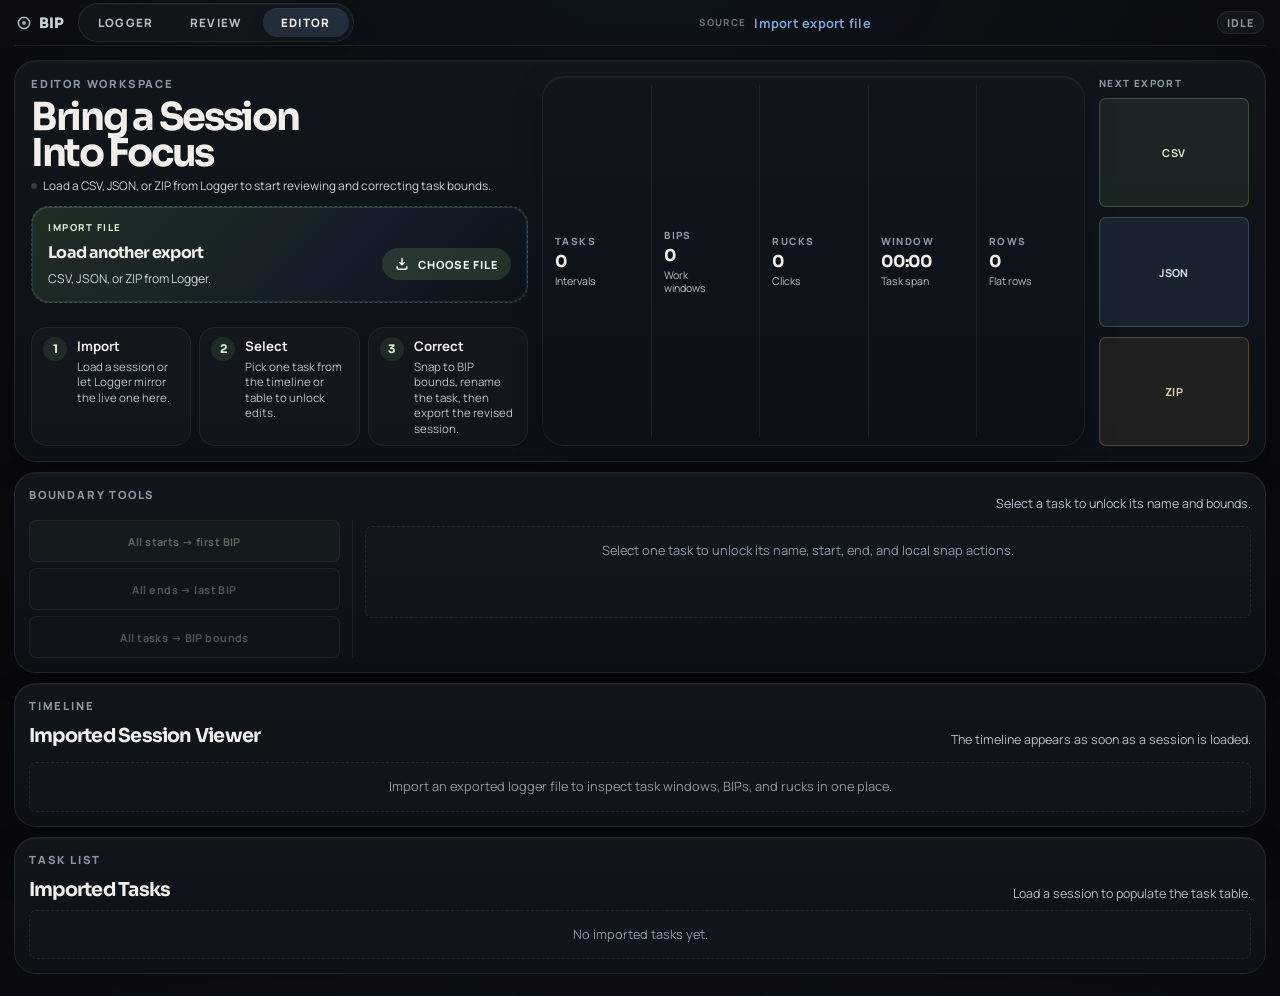
==== commit 1176ec14: "Polish editor workspace layout and export controls" ====
--- a/editor.html
+++ b/editor.html
@@ -13,7 +13,7 @@
       href="https://fonts.googleapis.com/css2?family=Manrope:wght@400;500;600;700;800&family=Sora:wght@500;600;700;800&display=swap"
       rel="stylesheet"
     />
-    <link rel="stylesheet" href="./styles.css?v=20260406-20" />
+    <link rel="stylesheet" href="./styles.css?v=20260407-4" />
   </head>
   <body class="editor-page">
     <div class="app-shell app-shell--editor-workspace">
@@ -42,95 +42,113 @@
       <main class="editor-workbench">
         <section class="editor-overview">
           <section class="review-hero editor-hero">
-            <div class="review-hero__copy">
-              <p class="review-eyebrow">Import And Edit</p>
-              <h1 id="editorTitle" class="review-title">No imported session yet</h1>
-              <div class="review-meta">
-                <span id="editorMetaSource">Load a CSV, JSON, or ZIP export from the logger.</span>
-                <span id="editorMetaWindow">Task timing edits stay in the editor until you export again.</span>
-              </div>
-            </div>
-            <div class="review-hero__side">
+            <div class="editor-hero__primary">
+              <div class="review-hero__copy">
+                <p class="review-eyebrow">Editor Workspace</p>
+                <h1 id="editorTitle" class="review-title">Bring a Session Into Focus</h1>
+                <div class="review-meta">
+                  <span id="editorMetaSource">Load a CSV, JSON, or ZIP from Logger to start reviewing and correcting task bounds.</span>
+                  <span id="editorMetaWindow" hidden>Rename tasks, snap them to BIP edges, and export a clean corrected session when you are done.</span>
+                </div>
+              </div>
               <label class="editor-import" for="editorFileInput">
                 <input id="editorFileInput" type="file" accept=".csv,.json,.zip,application/json,text/csv,application/zip" />
-                <span class="editor-import__eyebrow">Accepted files</span>
-                <strong class="editor-import__title">Drop CSV, JSON, or ZIP</strong>
-                <span class="editor-import__copy">The editor reconstructs tasks, BIPs, and rucks from exported rows. No live logging controls are available here.</span>
-                <span class="editor-import__cta">Choose file</span>
+                <span class="editor-import__eyebrow">Import file</span>
+                <strong class="editor-import__title">Load another export</strong>
+                <span class="editor-import__copy">CSV, JSON, or ZIP from Logger.</span>
+                <span class="editor-import__cta">
+                  <svg viewBox="0 0 20 20" width="16" height="16" aria-hidden="true" focusable="false">
+                    <path d="M10 3v8m0 0l-3-3m3 3l3-3M4 13.5v1.5A1.5 1.5 0 0 0 5.5 16.5h9A1.5 1.5 0 0 0 16 15v-1.5" fill="none" stroke="currentColor" stroke-width="1.8" stroke-linecap="round" stroke-linejoin="round"/>
+                  </svg>
+                  <span class="editor-import__cta-label">Choose file</span>
+                </span>
               </label>
-              <div class="review-actions">
-                <button id="editorExportCsvBtn" class="export-btn" type="button">CSV</button>
-                <button id="editorExportJsonBtn" class="export-btn" type="button">JSON</button>
-                <button id="editorExportZipBtn" class="export-btn" type="button">ZIP</button>
-              </div>
-            </div>
-          </section>
-
-          <section class="review-kpis editor-kpis" aria-label="Imported metrics">
-            <article class="review-kpi review-kpi--work">
-              <p class="review-kpi__label">Tasks</p>
-              <strong id="editorKpiTasks" class="review-kpi__value">0</strong>
-              <span class="review-kpi__meta">Editable task intervals</span>
-            </article>
-            <article class="review-kpi review-kpi--rest">
-              <p class="review-kpi__label">BIPs</p>
-              <strong id="editorKpiBips" class="review-kpi__value">0</strong>
-              <span class="review-kpi__meta">Nested work windows</span>
-            </article>
-            <article class="review-kpi review-kpi--phase">
-              <p class="review-kpi__label">Rucks</p>
-              <strong id="editorKpiRucks" class="review-kpi__value">0</strong>
-              <span class="review-kpi__meta">Imported click events</span>
-            </article>
-            <article class="review-kpi review-kpi--clock">
-              <p class="review-kpi__label">Window</p>
-              <strong id="editorKpiWindow" class="review-kpi__value">00:00</strong>
-              <span class="review-kpi__meta">From first task start to last task end</span>
-            </article>
-            <article class="review-kpi review-kpi--gauge">
-              <p class="review-kpi__label">Rows</p>
-              <strong id="editorKpiRows" class="review-kpi__value">0</strong>
-              <span class="review-kpi__meta">Flat export rows currently loaded</span>
-            </article>
+              <div id="editorGuide" class="editor-guide" aria-label="Editor workflow">
+                <article class="editor-guide__step">
+                  <span class="editor-guide__index">1</span>
+                  <div class="editor-guide__copy">
+                    <strong>Import</strong>
+                    <span>Load a session or let Logger mirror the live one here.</span>
+                  </div>
+                </article>
+                <article class="editor-guide__step">
+                  <span class="editor-guide__index">2</span>
+                  <div class="editor-guide__copy">
+                    <strong>Select</strong>
+                    <span>Pick one task from the timeline or table to unlock edits.</span>
+                  </div>
+                </article>
+                <article class="editor-guide__step">
+                  <span class="editor-guide__index">3</span>
+                  <div class="editor-guide__copy">
+                    <strong>Correct</strong>
+                    <span>Snap to BIP bounds, rename the task, then export the revised session.</span>
+                  </div>
+                </article>
+              </div>
+            </div>
+            <section class="editor-metrics-strip" aria-label="Imported metrics">
+              <article class="editor-metric">
+                <p class="editor-metric__label">Tasks</p>
+                <strong id="editorKpiTasks" class="editor-metric__value">0</strong>
+                <span class="editor-metric__meta">Intervals</span>
+              </article>
+              <article class="editor-metric">
+                <p class="editor-metric__label">BIPs</p>
+                <strong id="editorKpiBips" class="editor-metric__value">0</strong>
+                <span class="editor-metric__meta">Work windows</span>
+              </article>
+              <article class="editor-metric">
+                <p class="editor-metric__label">Rucks</p>
+                <strong id="editorKpiRucks" class="editor-metric__value">0</strong>
+                <span class="editor-metric__meta">Clicks</span>
+              </article>
+              <article class="editor-metric">
+                <p class="editor-metric__label">Window</p>
+                <strong id="editorKpiWindow" class="editor-metric__value">00:00</strong>
+                <span class="editor-metric__meta">Task span</span>
+              </article>
+              <article class="editor-metric">
+                <p class="editor-metric__label">Rows</p>
+                <strong id="editorKpiRows" class="editor-metric__value">0</strong>
+                <span class="editor-metric__meta">Flat rows</span>
+              </article>
+            </section>
+            <div class="editor-export-group editor-export-group--stack">
+              <p class="editor-export-group__label">Next export</p>
+              <div class="review-actions review-actions--stack">
+                <button id="editorExportCsvBtn" class="export-btn export-btn--csv" type="button">CSV</button>
+                <button id="editorExportJsonBtn" class="export-btn export-btn--json" type="button">JSON</button>
+                <button id="editorExportZipBtn" class="export-btn export-btn--zip" type="button">ZIP</button>
+              </div>
+            </div>
           </section>
         </section>
 
         <section class="editor-layout">
-          <section class="review-grid editor-grid editor-layout__tools">
-            <article class="review-panel editor-panel editor-panel--batch">
-              <div class="review-panel__head">
-                <div>
-                  <p class="review-panel__eyebrow">Boundary Tools</p>
-                  <h2 class="review-panel__title">Align Tasks To BIP Bounds</h2>
-                </div>
-              </div>
-              <div class="editor-batch-layout">
-                <p class="editor-panel__copy">
-                  Trim imported task windows to the first and last BIP. These tools only snap existing boundaries and never create new events.
-                </p>
+          <section class="review-panel editor-panel editor-panel--workspace editor-layout__tools">
+            <div class="review-panel__head">
+              <div>
+                <p class="review-panel__eyebrow">Boundary Tools</p>
+              </div>
+              <p id="editorSelectedTaskHint" class="review-panel__summary">Select a task from the timeline or the table.</p>
+            </div>
+
+            <div class="editor-workspace-grid">
+              <div class="editor-workspace-tools">
                 <div class="editor-batch-actions">
                   <button id="alignStartAllBtn" class="aux-btn aux-btn--primary" type="button">All starts → first BIP</button>
                   <button id="alignEndAllBtn" class="aux-btn" type="button">All ends → last BIP</button>
                   <button id="alignBothAllBtn" class="aux-btn" type="button">All tasks → BIP bounds</button>
                 </div>
               </div>
-            </article>
-
-            <article class="review-panel editor-panel editor-panel--selection">
-              <div class="review-panel__head">
-                <div>
-                  <p class="review-panel__eyebrow">Selected Task</p>
-                  <h2 class="review-panel__title">Edit Task Timing</h2>
-                </div>
-                <p id="editorSelectedTaskHint" class="review-panel__summary">Select a task from the timeline or the table.</p>
-              </div>
-
-              <div id="editorSelectionEmpty" class="empty-state empty-state--review">
-                <p>Import a file, then choose a task to rename it or adjust its start and end times.</p>
+
+              <div id="editorSelectionEmpty" class="empty-state empty-state--review editor-workspace-empty">
+                <p>Select one task to unlock its name, start, end, and local snap actions.</p>
               </div>
 
               <div id="editorTaskForm" class="editor-task-form" hidden>
-                <label class="field-block field-block--selected" for="editorTaskNameInput">
+                <label class="field-block field-block--selected editor-task-form__name" for="editorTaskNameInput">
                   <span class="field-block__top">
                     <span class="field-block__label">Task</span>
                     <span id="editorTaskMeta" class="field-block__hint">Export keeps this task name across related rows.</span>
@@ -138,31 +156,33 @@
                   <input id="editorTaskNameInput" type="text" maxlength="64" autocomplete="off" placeholder="Task name" />
                 </label>
 
-                <div class="editor-timing-grid">
-                  <label class="field-block field-block--selected" for="editorTaskStartInput">
-                    <span class="field-block__top">
-                      <span class="field-block__label">Start (s)</span>
-                      <span class="field-block__hint">Must stay at or before the first BIP.</span>
-                    </span>
-                    <input id="editorTaskStartInput" type="number" min="0" step="0.01" inputmode="decimal" />
-                  </label>
-
-                  <label class="field-block field-block--selected" for="editorTaskEndInput">
-                    <span class="field-block__top">
-                      <span class="field-block__label">End (s)</span>
-                      <span class="field-block__hint">Must stay at or after the last BIP.</span>
-                    </span>
-                    <input id="editorTaskEndInput" type="number" min="0" step="0.01" inputmode="decimal" />
-                  </label>
+                <div class="editor-task-form__timing">
+                  <div class="editor-timing-grid">
+                    <label class="field-block field-block--selected" for="editorTaskStartInput">
+                      <span class="field-block__top">
+                        <span class="field-block__label">Start (s)</span>
+                        <span class="field-block__hint">≤ first BIP</span>
+                      </span>
+                      <input id="editorTaskStartInput" type="number" min="0" step="0.01" inputmode="decimal" />
+                    </label>
+
+                    <label class="field-block field-block--selected" for="editorTaskEndInput">
+                      <span class="field-block__top">
+                        <span class="field-block__label">End (s)</span>
+                        <span class="field-block__hint">≥ last BIP</span>
+                      </span>
+                      <input id="editorTaskEndInput" type="number" min="0" step="0.01" inputmode="decimal" />
+                    </label>
+                  </div>
+
+                  <div class="editor-selection-actions">
+                    <button id="alignSelectedStartBtn" class="aux-btn aux-btn--primary" type="button">Start → first BIP</button>
+                    <button id="alignSelectedEndBtn" class="aux-btn" type="button">End → last BIP</button>
+                    <button id="alignSelectedBothBtn" class="aux-btn" type="button">Both → BIP bounds</button>
+                  </div>
                 </div>
-
-                <div class="editor-selection-actions">
-                  <button id="alignSelectedStartBtn" class="aux-btn aux-btn--primary" type="button">Start → first BIP</button>
-                  <button id="alignSelectedEndBtn" class="aux-btn" type="button">End → last BIP</button>
-                  <button id="alignSelectedBothBtn" class="aux-btn" type="button">Both</button>
-                </div>
-              </div>
-            </article>
+              </div>
+            </div>
           </section>
 
           <section class="review-panel editor-panel editor-panel--timeline editor-layout__timeline">
@@ -221,6 +241,6 @@
     </div>
 
     <div id="editorSrStatus" class="sr-only" aria-live="polite"></div>
-    <script src="./editor.js?v=20260406-9"></script>
+    <script src="./editor.js?v=20260407-1"></script>
   </body>
 </html>
--- a/styles.css
+++ b/styles.css
@@ -808,15 +808,13 @@
 }
 
 .editor-overview {
-  display: grid;
-  grid-template-columns: minmax(0, 1.42fr) minmax(540px, 1fr);
-  gap: 10px;
-  align-items: stretch;
+  display: block;
 }
 
 .review-hero,
 .review-panel,
-.review-kpi {
+.review-kpi,
+.editor-metrics-strip {
   border-radius: 22px;
   background:
     linear-gradient(180deg, rgba(255, 255, 255, 0.02), rgba(255, 255, 255, 0)),
@@ -1016,6 +1014,24 @@
   margin: 0;
   color: var(--muted-strong);
   font-size: 0.78rem;
+}
+
+.review-toggle {
+  display: inline-grid;
+  grid-auto-flow: column;
+  gap: 6px;
+  align-items: center;
+}
+
+.review-toggle__btn {
+  min-width: 58px;
+  padding-inline: 12px;
+}
+
+.review-toggle__btn[aria-pressed="true"] {
+  color: #d7efcf;
+  border-color: rgba(125, 171, 116, 0.3);
+  background: rgba(125, 171, 116, 0.1);
 }
 
 .bucket-list {
@@ -1201,15 +1217,21 @@
 }
 
 .editor-hero {
-  grid-template-columns: minmax(0, 1.52fr) minmax(280px, 0.84fr);
+  grid-template-columns: minmax(0, 1.08fr) minmax(0, 1.18fr) 150px;
+  gap: 14px;
+  padding: 15px 16px;
+  align-items: stretch;
+}
+
+.editor-hero__primary {
+  display: grid;
+  align-content: start;
   gap: 12px;
-  padding: 14px 16px;
-  align-items: center;
 }
 
 .editor-hero .review-title {
-  font-size: clamp(1.55rem, 2.5vw, 2.45rem);
-  max-width: 9ch;
+  font-size: clamp(1.8rem, 3vw, 2.8rem);
+  max-width: 10ch;
 }
 
 .editor-hero .review-eyebrow {
@@ -1217,33 +1239,103 @@
 }
 
 .editor-hero .review-meta {
-  margin-top: 8px;
-  gap: 8px 14px;
-  font-size: 0.76rem;
-}
-
-.editor-hero .review-hero__side {
-  align-content: stretch;
+  margin-top: 6px;
+  gap: 6px 10px;
+  font-size: 0.74rem;
+}
+
+.editor-hero .review-hero__copy {
+  display: grid;
+  align-content: start;
+  gap: 0;
+}
+
+.editor-guide {
+  display: grid;
+  grid-template-columns: repeat(3, minmax(0, 1fr));
   gap: 8px;
-}
-
-.editor-hero .review-hero__copy {
-  display: grid;
-  align-content: center;
+  margin-top: 12px;
+}
+
+.editor-guide__step {
+  display: grid;
+  grid-template-columns: auto 1fr;
+  gap: 10px;
+  align-items: start;
+  min-height: 68px;
+  padding: 9px 11px;
+  border-radius: 16px;
+  background: rgba(255, 255, 255, 0.024);
+  border: 1px solid rgba(255, 255, 255, 0.06);
+}
+
+.editor-guide__index {
+  display: inline-grid;
+  place-items: center;
+  width: 24px;
+  height: 24px;
+  border-radius: 999px;
+  background: rgba(136, 188, 108, 0.12);
+  color: #d7efcf;
+  font-family: "Sora", sans-serif;
+  font-size: 0.74rem;
+  font-weight: 700;
+  letter-spacing: -0.04em;
+}
+
+.editor-guide__copy {
+  display: grid;
+  gap: 4px;
+}
+
+.editor-guide__copy strong {
+  color: #f1efe9;
+  font-size: 0.83rem;
+  font-weight: 700;
+}
+
+.editor-guide__copy span {
+  color: var(--muted-strong);
+  font-size: 0.72rem;
+  line-height: 1.35;
+}
+
+.editor-export-group {
+  display: grid;
+  gap: 6px;
+}
+
+.editor-export-group__label {
+  margin: 0;
+  color: var(--muted);
+  font-size: 0.62rem;
+  font-weight: 800;
+  letter-spacing: 0.14em;
+  text-transform: uppercase;
 }
 
 .editor-import {
   position: relative;
   display: grid;
-  gap: 5px;
+  grid-template-columns: minmax(0, 1fr) auto;
+  grid-template-areas:
+    "eyebrow eyebrow"
+    "title cta"
+    "copy cta";
+  column-gap: 16px;
+  row-gap: 8px;
+  align-items: center;
   width: 100%;
   max-width: none;
-  padding: 12px 13px;
-  border-radius: 16px;
-  border: 1px dashed rgba(124, 164, 212, 0.24);
+  padding: 14px 16px 15px;
+  border-radius: 18px;
+  border: 1px dashed rgba(136, 188, 108, 0.3);
   background:
-    linear-gradient(180deg, rgba(124, 164, 212, 0.1), rgba(124, 164, 212, 0.02)),
+    linear-gradient(135deg, rgba(136, 188, 108, 0.18), rgba(124, 164, 212, 0.1) 58%, rgba(124, 164, 212, 0.02)),
     rgba(9, 14, 20, 0.74);
+  box-shadow:
+    inset 0 0 0 1px rgba(124, 164, 212, 0.14),
+    inset 0 1px 0 rgba(136, 188, 108, 0.1);
   cursor: pointer;
   transition:
     border-color var(--t-mid) ease,
@@ -1256,7 +1348,10 @@
 .editor-import--dragover {
   transform: translateY(-1px);
   border-color: rgba(136, 188, 108, 0.34);
-  box-shadow: 0 12px 36px rgba(0, 0, 0, 0.26);
+  box-shadow:
+    inset 0 0 0 1px rgba(124, 164, 212, 0.18),
+    inset 0 1px 0 rgba(136, 188, 108, 0.14),
+    0 12px 36px rgba(0, 0, 0, 0.26);
   background:
     linear-gradient(180deg, rgba(136, 188, 108, 0.12), rgba(124, 164, 212, 0.03)),
     rgba(9, 14, 20, 0.82);
@@ -1267,7 +1362,9 @@
   transform: none;
   cursor: not-allowed;
   border-color: rgba(255, 255, 255, 0.08);
-  box-shadow: none;
+  box-shadow:
+    inset 0 0 0 1px rgba(255, 255, 255, 0.04),
+    inset 0 1px 0 rgba(255, 255, 255, 0.03);
   background:
     linear-gradient(180deg, rgba(255, 255, 255, 0.04), rgba(255, 255, 255, 0.01)),
     rgba(9, 14, 20, 0.72);
@@ -1281,7 +1378,8 @@
 }
 
 .editor-import__eyebrow {
-  color: var(--muted);
+  grid-area: eyebrow;
+  color: #d7efcf;
   font-size: 0.6rem;
   font-weight: 800;
   letter-spacing: 0.16em;
@@ -1289,66 +1387,147 @@
 }
 
 .editor-import__title {
+  grid-area: title;
   font-family: "Sora", sans-serif;
-  font-size: 0.92rem;
+  font-size: 1rem;
   letter-spacing: -0.04em;
   color: #f2efea;
+  max-width: none;
 }
 
 .editor-import__copy {
-  color: var(--muted-strong);
-  font-size: 0.72rem;
-  line-height: 1.4;
-  max-width: 30ch;
+  grid-area: copy;
+  color: rgba(223, 232, 240, 0.9);
+  font-size: 0.76rem;
+  line-height: 1.28;
+  max-width: none;
 }
 
 .editor-import__cta {
+  grid-area: cta;
   display: inline-flex;
   align-items: center;
   justify-content: center;
-  padding: 7px 10px;
+  gap: 8px;
+  padding: 8px 12px;
   border-radius: 999px;
-  background: rgba(255, 255, 255, 0.05);
-  color: #eff4ea;
-  font-size: 0.68rem;
+  background: rgba(136, 188, 108, 0.18);
+  color: #f3f8ee;
+  font-size: 0.7rem;
   font-weight: 800;
   letter-spacing: 0.08em;
   text-transform: uppercase;
-  justify-self: start;
-}
-
-.editor-kpis {
+  justify-self: end;
+  align-self: center;
+}
+
+.editor-import__cta svg {
+  flex-shrink: 0;
+}
+
+.editor-metrics-strip {
+  display: grid;
   grid-template-columns: repeat(5, minmax(0, 1fr));
+  gap: 0;
+  padding: 8px 0;
+  min-height: 0;
+  align-self: stretch;
+  border-left: 1px solid rgba(255, 255, 255, 0.06);
+  border-right: 1px solid rgba(255, 255, 255, 0.06);
+}
+
+.editor-metric {
+  display: grid;
+  gap: 3px;
+  align-content: center;
+  min-height: 0;
+  padding: 8px 12px;
+  justify-items: start;
+}
+
+.editor-metric + .editor-metric {
+  border-left: 1px solid rgba(255, 255, 255, 0.06);
+}
+
+.editor-metric:first-child {
+  border-left: 0;
+}
+
+.editor-metric__label {
+  margin: 0;
+  color: var(--muted);
+  font-size: 0.62rem;
+  font-weight: 800;
+  letter-spacing: 0.14em;
+  text-transform: uppercase;
+}
+
+.editor-metric__value {
+  font-family: "Sora", sans-serif;
+  font-size: clamp(1.02rem, 1.28vw, 1.42rem);
+  letter-spacing: -0.05em;
+  color: #f2efea;
+}
+
+.editor-metric__meta {
+  color: var(--muted-strong);
+  font-size: 0.66rem;
+  line-height: 1.24;
+  max-width: 10ch;
+}
+
+.editor-export-group {
+  display: grid;
+  grid-template-rows: auto 1fr;
+  align-content: stretch;
   gap: 8px;
+  min-height: 100%;
+}
+
+.editor-export-group--stack .review-actions {
+  grid-template-columns: 1fr;
+  grid-template-rows: repeat(3, minmax(0, 1fr));
+  gap: 10px;
+  align-self: stretch;
   height: 100%;
 }
 
-.editor-kpis .review-kpi {
-  padding: 10px 12px;
-  min-height: 104px;
-}
-
-.editor-kpis .review-kpi__label {
-  font-size: 0.62rem;
-}
-
-.editor-kpis .review-kpi__value {
-  font-size: clamp(1.05rem, 1.45vw, 1.45rem);
-}
-
-.editor-kpis .review-kpi__meta {
-  max-width: 11ch;
-  font-size: 0.68rem;
-  line-height: 1.32;
-}
-
-.editor-grid {
-  align-items: start;
-  gap: 8px;
-}
-
-.editor-grid > .editor-panel {
-  align-self: start;
+.review-actions--stack .export-btn {
+  min-height: 0;
+  height: 100%;
+}
+
+.export-btn--csv {
+  color: #d7efcf;
+  border-color: rgba(136, 188, 108, 0.3);
+  background: rgba(136, 188, 108, 0.1);
+}
+
+.export-btn--csv:hover:not([disabled]) {
+  background: rgba(136, 188, 108, 0.18);
+  color: #f1f7eb;
+}
+
+.export-btn--json {
+  color: #d5e4f4;
+  border-color: rgba(124, 164, 212, 0.3);
+  background: rgba(124, 164, 212, 0.1);
+}
+
+.export-btn--json:hover:not([disabled]) {
+  background: rgba(124, 164, 212, 0.18);
+  color: #f0f6fb;
+}
+
+.export-btn--zip {
+  color: #ead8b6;
+  border-color: rgba(201, 163, 85, 0.3);
+  background: rgba(201, 163, 85, 0.1);
+}
+
+.export-btn--zip:hover:not([disabled]) {
+  background: rgba(201, 163, 85, 0.18);
+  color: #fbf3df;
 }
 
 .editor-layout {
@@ -1382,56 +1561,44 @@
   margin-bottom: 8px;
 }
 
-.editor-panel--batch {
-  display: flex;
-  flex-direction: column;
-}
-
-.editor-batch-layout {
-  display: grid;
-  grid-template-columns: minmax(0, 1.06fr) minmax(420px, 1fr);
-  gap: 16px;
-  align-items: center;
-}
-
-.editor-panel--batch .editor-panel__copy {
-  max-width: none;
-  line-height: 1.34;
-}
-
-.editor-panel--selection {
-  display: flex;
-  flex-direction: column;
-}
-
-.editor-panel--selection .editor-task-form {
-  display: grid;
-  grid-template-columns: minmax(0, 1.08fr) minmax(330px, 1fr);
-  grid-template-areas:
-    "name timing"
-    "actions actions";
-  gap: 10px 12px;
-  align-items: start;
-}
-
-.editor-panel--selection .editor-task-form > .field-block:first-child {
-  grid-area: name;
-}
-
-.editor-panel--selection .editor-timing-grid {
-  grid-area: timing;
-}
-
-.editor-panel--selection .editor-selection-actions {
-  grid-area: actions;
-  margin-top: 0;
+.editor-panel--workspace {
+  display: grid;
+  align-content: start;
 }
 
 .editor-panel__copy {
   margin: 0;
   color: var(--muted-strong);
-  font-size: 0.78rem;
-  line-height: 1.42;
+  font-size: 0.74rem;
+  line-height: 1.34;
+}
+
+.editor-workspace-grid {
+  display: grid;
+  grid-template-columns: minmax(210px, 0.72fr) minmax(240px, 0.9fr) minmax(340px, 1.04fr);
+  gap: 12px;
+  align-items: start;
+}
+
+.editor-workspace-tools {
+  display: grid;
+  gap: 6px;
+  align-content: start;
+  padding-right: 12px;
+  border-right: 1px solid rgba(255, 255, 255, 0.06);
+}
+
+.editor-workspace__title {
+  margin: 0;
+  font-family: "Sora", sans-serif;
+  font-size: 0.98rem;
+  letter-spacing: -0.04em;
+  color: #f1efe9;
+}
+
+.editor-workspace-empty {
+  grid-column: 2 / 4;
+  min-height: 92px;
 }
 
 .editor-batch-actions,
@@ -1444,18 +1611,41 @@
 
 .editor-task-form {
   display: grid;
+  grid-column: 2 / 4;
+  grid-template-columns: minmax(220px, 0.76fr) minmax(340px, 1.14fr);
   gap: 10px;
+  align-items: start;
 }
 
 .editor-timing-grid {
   display: grid;
   grid-template-columns: repeat(2, minmax(0, 1fr));
+  gap: 7px;
+}
+
+.editor-task-form__name {
+  align-self: start;
+  padding-right: 12px;
+  border-right: 1px solid rgba(255, 255, 255, 0.06);
+}
+
+.editor-task-form__timing {
+  display: grid;
   gap: 8px;
+}
+
+.editor-panel--workspace .editor-batch-actions {
+  grid-template-columns: 1fr;
+  margin-top: 0;
+}
+
+.editor-panel--workspace .editor-selection-actions {
+  margin-top: 0;
 }
 
 .editor-panel .field-block {
   gap: 5px;
-  padding: 9px 10px;
+  padding: 7px 9px;
 }
 
 .editor-panel .field-block__label {
@@ -1463,19 +1653,20 @@
 }
 
 .editor-panel .field-block__hint {
-  font-size: 0.69rem;
-  line-height: 1.24;
+  font-size: 0.64rem;
+  line-height: 1.18;
 }
 
 .editor-panel .field-block input {
-  padding: 8px 10px;
-  font-size: 0.82rem;
+  padding: 7px 9px;
+  font-size: 0.8rem;
 }
 
 .editor-panel .aux-btn,
 .editor-hero .export-btn {
-  padding: 7px 9px;
-  font-size: 0.69rem;
+  min-height: 42px;
+  padding: 7px 10px;
+  font-size: 0.68rem;
 }
 
 .aux-btn--table {
@@ -2075,13 +2266,21 @@
     justify-items: stretch;
   }
 
-  .review-kpis,
-  .editor-kpis {
+  .review-kpis {
     grid-template-columns: repeat(2, minmax(0, 1fr));
   }
 
-  .review-grid,
-  .editor-grid {
+  .editor-guide,
+  .editor-metrics-strip {
+    grid-template-columns: repeat(2, minmax(0, 1fr));
+  }
+
+  .editor-metrics-strip {
+    border-left: 0;
+    border-right: 0;
+  }
+
+  .review-grid {
     grid-template-columns: 1fr;
   }
 
@@ -2093,18 +2292,20 @@
       "table";
   }
 
-  .editor-batch-layout {
+  .editor-workspace-grid,
+  .editor-task-form {
     grid-template-columns: 1fr;
-    align-items: start;
-  }
-
-  .editor-panel--selection .editor-task-form {
-    grid-template-columns: 1fr;
-    grid-template-areas:
-      "name"
-      "timing"
-      "actions";
-    align-items: start;
+  }
+
+  .editor-workspace-empty,
+  .editor-task-form {
+    grid-column: auto;
+  }
+
+  .editor-workspace-tools,
+  .editor-task-form__name {
+    padding-right: 0;
+    border-right: 0;
   }
 
   .editor-track-row {
@@ -2158,12 +2359,26 @@
   }
 
   .review-kpis,
-  .editor-kpis {
+  .editor-guide,
+  .editor-metrics-strip {
     grid-template-columns: 1fr;
   }
 
   .editor-import {
     width: 100%;
+  }
+
+  .editor-import {
+    grid-template-columns: 1fr;
+    grid-template-areas:
+      "eyebrow"
+      "title"
+      "copy"
+      "cta";
+  }
+
+  .editor-import__cta {
+    justify-self: start;
   }
 
   .bucket-chip {
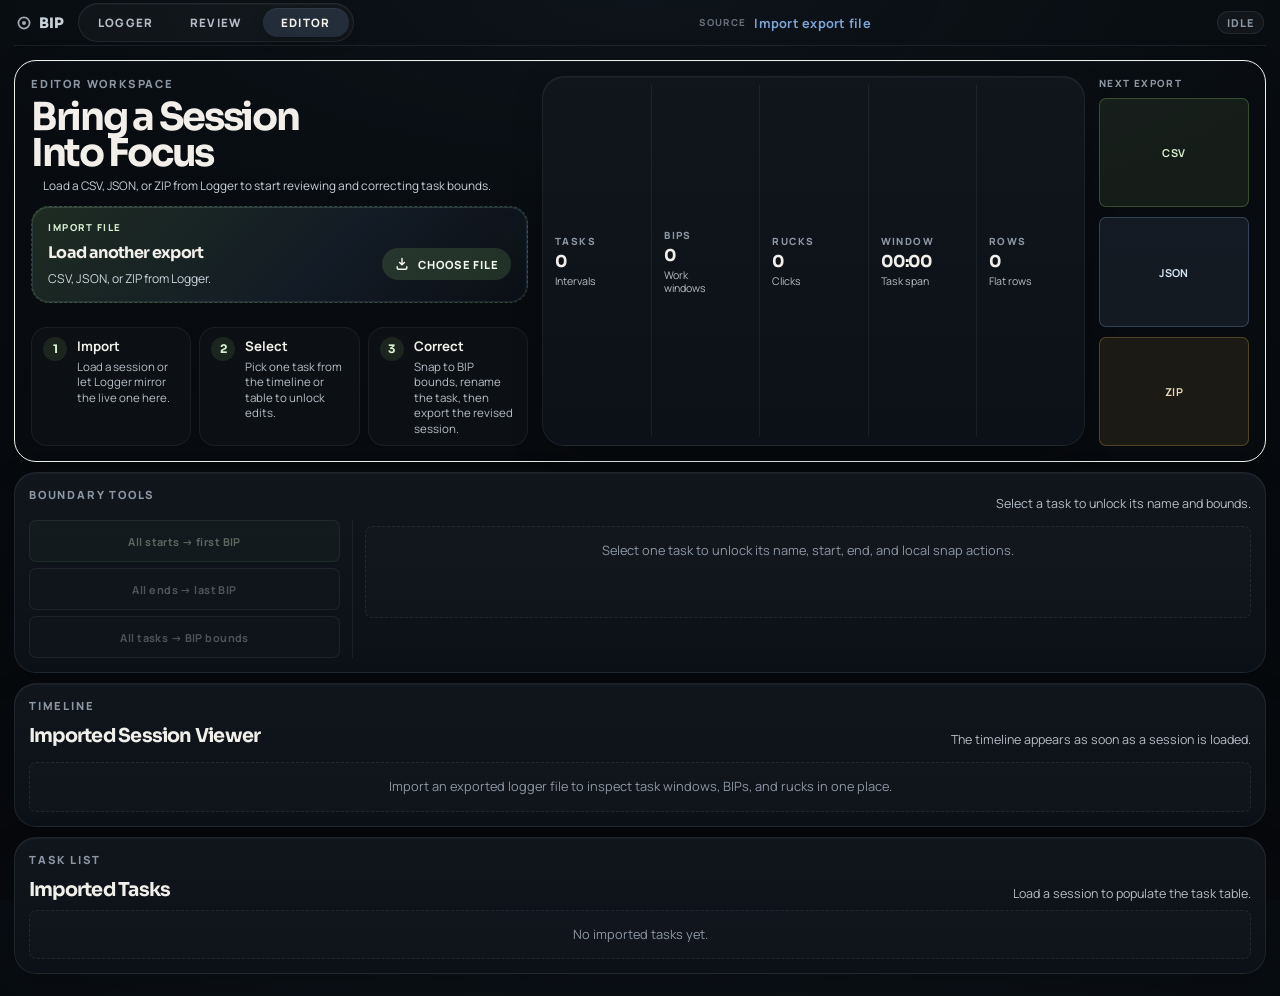
==== commit d81415bc: "Refine logger, review, and editor workflows" ====
--- a/editor.html
+++ b/editor.html
@@ -13,7 +13,7 @@
       href="https://fonts.googleapis.com/css2?family=Manrope:wght@400;500;600;700;800&family=Sora:wght@500;600;700;800&display=swap"
       rel="stylesheet"
     />
-    <link rel="stylesheet" href="./styles.css?v=20260407-4" />
+    <link rel="stylesheet" href="./styles.css?v=20260407-27" />
   </head>
   <body class="editor-page">
     <div class="app-shell app-shell--editor-workspace">
@@ -241,6 +241,6 @@
     </div>
 
     <div id="editorSrStatus" class="sr-only" aria-live="polite"></div>
-    <script src="./editor.js?v=20260407-1"></script>
+    <script src="./editor.js?v=20260407-7"></script>
   </body>
 </html>
--- a/styles.css
+++ b/styles.css
@@ -49,6 +49,14 @@
     linear-gradient(180deg, #080c10 0%, #07090c 100%);
 }
 
+.logger-page {
+  min-height: 100vh;
+  min-height: 100dvh;
+  height: auto;
+  overflow-y: auto;
+  -webkit-overflow-scrolling: touch;
+}
+
 button,
 input {
   font: inherit;
@@ -72,6 +80,14 @@
   max-width: 1400px;
   margin: 0 auto;
   padding: 0 14px;
+}
+
+.app-shell--logger {
+  grid-template-rows: auto auto auto auto;
+  min-height: 100vh;
+  min-height: 100dvh;
+  height: auto;
+  align-content: start;
 }
 
 .top-bar {
@@ -655,6 +671,75 @@
   gap: 6px;
 }
 
+.selected-task-panel__times {
+  display: grid;
+  grid-template-columns: repeat(2, minmax(0, 1fr));
+  gap: 8px;
+}
+
+.selected-task-time {
+  appearance: none;
+  display: flex;
+  width: 100%;
+  flex-direction: column;
+  align-items: flex-start;
+  gap: 5px;
+  padding: 10px 12px;
+  border-radius: 16px;
+  border: 1px solid var(--line-mid);
+  background:
+    linear-gradient(180deg, rgba(255, 255, 255, 0.03), rgba(255, 255, 255, 0)),
+    rgba(255, 255, 255, 0.02);
+  text-align: left;
+  cursor: pointer;
+  transition:
+    transform var(--t-fast) ease,
+    border-color var(--t-mid) ease,
+    background var(--t-mid) ease,
+    color var(--t-mid) ease;
+}
+
+.selected-task-time:hover:not([disabled]),
+.selected-task-time:focus-visible:not([disabled]) {
+  transform: translateY(-1px);
+  border-color: rgba(124, 164, 212, 0.24);
+  background:
+    linear-gradient(180deg, rgba(124, 164, 212, 0.08), rgba(255, 255, 255, 0)),
+    rgba(255, 255, 255, 0.025);
+  outline: none;
+}
+
+.selected-task-time:active:not([disabled]) {
+  transform: translateY(0);
+}
+
+.selected-task-time[disabled] {
+  opacity: 0.72;
+  cursor: default;
+}
+
+.selected-task-time__label {
+  font-size: 0.62rem;
+  font-weight: 800;
+  letter-spacing: 0.12em;
+  text-transform: uppercase;
+  color: var(--muted);
+}
+
+.selected-task-time__value {
+  font-family: "Sora", sans-serif;
+  font-size: 1rem;
+  line-height: 1;
+  color: var(--text-sub);
+}
+
+.selected-task-panel[data-state="active"] .selected-task-time:last-child {
+  border-color: rgba(125, 171, 116, 0.24);
+  background:
+    linear-gradient(180deg, rgba(125, 171, 116, 0.08), rgba(255, 255, 255, 0)),
+    rgba(255, 255, 255, 0.02);
+}
+
 .aux-btn,
 .export-btn,
 .new-activity-btn,
@@ -711,6 +796,15 @@
   background: rgba(125, 171, 116, 0.1);
 }
 
+.aux-btn--danger {
+  border-color: rgba(176, 92, 92, 0.28);
+  color: #e0b8b8;
+}
+
+.aux-btn--danger:hover:not([disabled]) {
+  background: rgba(176, 92, 92, 0.1);
+}
+
 .export-row {
   display: grid;
   grid-template-columns: 1fr 1fr auto;
@@ -805,6 +899,21 @@
   grid-template-columns: minmax(320px, 1.06fr) minmax(0, 1.54fr);
   gap: 10px;
   align-items: stretch;
+  --review-mode-accent: rgba(136, 188, 108, 0.95);
+  --review-mode-accent-soft: rgba(136, 188, 108, 0.14);
+  --review-mode-accent-border: rgba(136, 188, 108, 0.24);
+  --review-mode-accent-text: #d7efcf;
+  --review-mode-note-bg: rgba(125, 171, 116, 0.12);
+  --review-mode-note-border: rgba(125, 171, 116, 0.22);
+}
+
+.review-overview[data-metric-mode="task"] {
+  --review-mode-accent: rgba(204, 133, 88, 0.96);
+  --review-mode-accent-soft: rgba(204, 133, 88, 0.15);
+  --review-mode-accent-border: rgba(204, 133, 88, 0.28);
+  --review-mode-accent-text: #f1dac8;
+  --review-mode-note-bg: rgba(204, 133, 88, 0.12);
+  --review-mode-note-border: rgba(204, 133, 88, 0.24);
 }
 
 .editor-overview {
@@ -831,6 +940,22 @@
   gap: 14px;
   padding: 18px 20px;
   align-items: start;
+  background:
+    radial-gradient(circle at top right, var(--review-mode-accent-soft), transparent 34%),
+    linear-gradient(180deg, rgba(255, 255, 255, 0.02), rgba(255, 255, 255, 0)),
+    var(--panel);
+  border-color: var(--review-mode-accent-border);
+}
+
+.review-hero__head {
+  display: flex;
+  align-items: center;
+  justify-content: space-between;
+  gap: 14px;
+}
+
+.review-hero__head .review-eyebrow {
+  margin-bottom: 0;
 }
 
 .review-eyebrow,
@@ -872,7 +997,7 @@
   width: 6px;
   height: 6px;
   border-radius: 50%;
-  background: rgba(255, 255, 255, 0.18);
+  background: var(--review-mode-accent-soft);
 }
 
 .review-hero__side {
@@ -962,6 +1087,7 @@
 
 .ratio-gauge {
   --ratio: 0deg;
+  --ratio-color: rgba(136, 188, 108, 0.95);
   position: relative;
   display: grid;
   place-items: center;
@@ -972,7 +1098,7 @@
   border-radius: 50%;
   background:
     radial-gradient(circle at center, var(--panel) 0 56%, transparent 57%),
-    conic-gradient(rgba(136, 188, 108, 0.95) 0deg, rgba(136, 188, 108, 0.95) var(--ratio), rgba(255, 255, 255, 0.08) var(--ratio), rgba(255, 255, 255, 0.08) 360deg);
+    conic-gradient(var(--ratio-color) 0deg, var(--ratio-color) var(--ratio), rgba(255, 255, 255, 0.08) var(--ratio), rgba(255, 255, 255, 0.08) 360deg);
   box-shadow: inset 0 1px 0 rgba(255, 255, 255, 0.04);
 }
 
@@ -1017,21 +1143,64 @@
 }
 
 .review-toggle {
-  display: inline-grid;
-  grid-auto-flow: column;
-  gap: 6px;
+  display: inline-flex;
   align-items: center;
+  gap: 8px;
+}
+
+.review-toggle--hero {
+  width: fit-content;
+  padding: 6px;
+  border-radius: 18px;
+  background:
+    linear-gradient(180deg, rgba(255, 255, 255, 0.035), rgba(255, 255, 255, 0.015)),
+    rgba(255, 255, 255, 0.03);
+  border: 1px solid rgba(255, 255, 255, 0.08);
+  box-shadow: inset 0 1px 0 rgba(255, 255, 255, 0.03);
 }
 
 .review-toggle__btn {
-  min-width: 58px;
-  padding-inline: 12px;
-}
-
-.review-toggle__btn[aria-pressed="true"] {
+  flex: 1 1 0;
+  min-width: 74px;
+  min-height: 46px;
+  padding: 10px 16px;
+  border-radius: 13px;
+  background: rgba(7, 10, 15, 0.38);
+  border-color: rgba(255, 255, 255, 0.07);
+}
+
+.review-toggle__btn[aria-pressed="false"] {
+  color: var(--muted-strong);
+}
+
+.review-toggle__btn[aria-pressed="false"]:hover:not([disabled]),
+.review-toggle__btn[aria-pressed="false"]:focus-visible:not([disabled]) {
+  background: rgba(255, 255, 255, 0.055);
+}
+
+.review-toggle__btn--task[aria-pressed="true"] {
+  color: #f1dac8;
+  border-color: rgba(204, 133, 88, 0.34);
+  background: rgba(204, 133, 88, 0.14);
+}
+
+.review-toggle__btn--bip[aria-pressed="true"] {
   color: #d7efcf;
   border-color: rgba(125, 171, 116, 0.3);
   background: rgba(125, 171, 116, 0.1);
+}
+
+.review-mode-note {
+  margin: 14px 0 0;
+  padding: 10px 12px;
+  border-radius: 16px;
+  border: 1px solid var(--review-mode-note-border);
+  background:
+    linear-gradient(180deg, rgba(255, 255, 255, 0.03), rgba(255, 255, 255, 0)),
+    var(--review-mode-note-bg);
+  color: var(--review-mode-accent-text);
+  font-size: 0.76rem;
+  line-height: 1.45;
 }
 
 .bucket-list {
@@ -1073,6 +1242,21 @@
   letter-spacing: -0.04em;
   color: var(--text);
   font-weight: 700;
+}
+
+.review-overview[data-metric-mode="bip"] .review-kpi--work,
+.review-overview[data-metric-mode="bip"] .review-kpi--gauge {
+  background:
+    linear-gradient(180deg, rgba(136, 188, 108, 0.07), rgba(255, 255, 255, 0)),
+    var(--panel);
+}
+
+.review-overview[data-metric-mode="task"] .review-kpi--work,
+.review-overview[data-metric-mode="task"] .review-kpi--gauge {
+  border-color: rgba(204, 133, 88, 0.22);
+  background:
+    linear-gradient(180deg, rgba(204, 133, 88, 0.08), rgba(255, 255, 255, 0)),
+    var(--panel);
 }
 
 .review-panel--table {
@@ -1768,6 +1952,7 @@
   box-shadow: inset 0 1px 0 rgba(255, 255, 255, 0.03);
   max-height: 176px;
   overflow-y: auto;
+  -webkit-overflow-scrolling: touch;
   scrollbar-width: thin;
   scrollbar-color: rgba(255, 255, 255, 0.09) transparent;
 }
@@ -2026,6 +2211,7 @@
   right: 0;
   max-height: 44vh;
   overflow-y: auto;
+  -webkit-overflow-scrolling: touch;
   background: var(--panel-strong);
   border: 1px solid var(--line-mid);
   border-bottom: none;
@@ -2178,6 +2364,177 @@
   gap: 8px;
 }
 
+.time-picker-modal {
+  position: fixed;
+  inset: 0;
+  display: grid;
+  place-items: center;
+  z-index: 21;
+}
+
+.time-picker-modal__card {
+  position: relative;
+  z-index: 1;
+  width: min(540px, calc(100vw - 28px));
+  padding: 20px;
+  border-radius: 22px;
+  background:
+    radial-gradient(circle at top right, rgba(124, 164, 212, 0.08), transparent 34%),
+    linear-gradient(180deg, rgba(255, 255, 255, 0.03), rgba(255, 255, 255, 0)),
+    var(--panel-strong);
+  border: 1px solid var(--line-mid);
+  box-shadow:
+    inset 0 1px 0 rgba(255, 255, 255, 0.05),
+    0 24px 84px rgba(0, 0, 0, 0.5);
+}
+
+.time-picker-modal__head {
+  display: grid;
+  gap: 4px;
+}
+
+.time-picker-modal__title {
+  margin: 0;
+  font-family: "Sora", sans-serif;
+  font-size: clamp(1.2rem, 4vw, 1.5rem);
+  letter-spacing: -0.04em;
+  color: #f2efe8;
+}
+
+.time-picker-modal__subtitle {
+  margin: 0;
+  color: var(--muted-strong);
+  font-size: 0.8rem;
+}
+
+.time-picker-modal__copy {
+  margin: 10px 0 16px;
+  color: var(--muted-strong);
+  font-size: 0.82rem;
+  line-height: 1.45;
+}
+
+.time-picker-modal__wheels {
+  display: grid;
+  grid-template-columns: repeat(3, minmax(0, 1fr));
+  gap: 12px;
+  margin-bottom: 16px;
+}
+
+.time-picker-wheel {
+  display: grid;
+  gap: 8px;
+}
+
+.time-picker-wheel__label {
+  margin: 0;
+  font-size: 0.62rem;
+  font-weight: 800;
+  letter-spacing: 0.14em;
+  text-transform: uppercase;
+  color: var(--muted);
+}
+
+.time-picker-wheel__viewport {
+  position: relative;
+  height: 220px;
+  padding: 10px;
+  border-radius: 18px;
+  border: 1px solid var(--line-mid);
+  background:
+    linear-gradient(180deg, rgba(255, 255, 255, 0.03), rgba(255, 255, 255, 0)),
+    rgba(255, 255, 255, 0.015);
+  overflow: hidden;
+}
+
+.time-picker-wheel__frame {
+  position: absolute;
+  left: 10px;
+  right: 10px;
+  top: 50%;
+  height: 46px;
+  transform: translateY(-50%);
+  border-radius: 14px;
+  border: 1px solid rgba(124, 164, 212, 0.24);
+  background:
+    linear-gradient(180deg, rgba(124, 164, 212, 0.1), rgba(255, 255, 255, 0)),
+    rgba(255, 255, 255, 0.02);
+  box-shadow: inset 0 1px 0 rgba(255, 255, 255, 0.04);
+  pointer-events: none;
+}
+
+.time-picker-wheel__viewport::before,
+.time-picker-wheel__viewport::after {
+  content: "";
+  position: absolute;
+  left: 0;
+  right: 0;
+  height: 42px;
+  z-index: 1;
+  pointer-events: none;
+}
+
+.time-picker-wheel__viewport::before {
+  top: 0;
+  background: linear-gradient(180deg, rgba(16, 22, 32, 0.96), rgba(16, 22, 32, 0));
+}
+
+.time-picker-wheel__viewport::after {
+  bottom: 0;
+  background: linear-gradient(0deg, rgba(16, 22, 32, 0.96), rgba(16, 22, 32, 0));
+}
+
+.time-picker-wheel__list {
+  position: relative;
+  z-index: 0;
+  height: 100%;
+  overflow-y: auto;
+  padding-block: 76px;
+  scrollbar-width: none;
+  scroll-snap-type: y mandatory;
+  -webkit-overflow-scrolling: touch;
+}
+
+.time-picker-wheel__list::-webkit-scrollbar {
+  display: none;
+}
+
+.time-picker-wheel__option {
+  appearance: none;
+  display: grid;
+  place-items: center;
+  width: 100%;
+  min-height: 48px;
+  border: none;
+  background: transparent;
+  color: var(--muted);
+  font-family: "Sora", sans-serif;
+  font-size: 1.08rem;
+  letter-spacing: -0.03em;
+  scroll-snap-align: center;
+  transition:
+    color var(--t-mid) ease,
+    transform var(--t-fast) ease,
+    opacity var(--t-mid) ease;
+}
+
+.time-picker-wheel__option:hover,
+.time-picker-wheel__option:focus-visible {
+  color: var(--text-sub);
+  outline: none;
+}
+
+.time-picker-wheel__option--selected {
+  color: #f5efe7;
+  transform: scale(1.04);
+}
+
+.time-picker-modal__actions {
+  display: grid;
+  grid-template-columns: 1fr 1fr;
+  gap: 8px;
+}
+
 .sr-only {
   position: absolute;
   width: 1px;
@@ -2196,6 +2553,60 @@
   }
 }
 
+@media (max-width: 1180px) {
+  .logger-page {
+    overflow-y: auto;
+  }
+
+  .app-shell--logger {
+    padding-bottom: 12px;
+  }
+
+  .app-shell--logger .top-bar {
+    flex-wrap: wrap;
+    align-items: flex-start;
+    gap: 8px;
+    padding: 8px 2px;
+    height: auto;
+  }
+
+  .app-shell--logger .page-tabs {
+    order: 2;
+  }
+
+  .app-shell--logger .top-bar__context {
+    order: 3;
+    width: 100%;
+    justify-content: flex-start;
+    flex-wrap: wrap;
+  }
+
+  .app-shell--logger .top-bar__right {
+    margin-left: auto;
+  }
+
+  .app-shell--logger .main-grid {
+    grid-template-columns: minmax(280px, 0.92fr) minmax(320px, 1.08fr);
+    align-items: start;
+  }
+
+  .app-shell--logger .col-clock {
+    grid-column: 1;
+  }
+
+  .app-shell--logger .col-actions {
+    grid-column: 2;
+  }
+
+  .app-shell--logger .col-inputs {
+    grid-column: 1 / -1;
+  }
+
+  .app-shell--logger .timeline-strip {
+    padding-bottom: 10px;
+  }
+}
+
 @media (max-width: 760px) {
   body {
     overflow-y: auto;
@@ -2340,6 +2751,7 @@
   }
 
   .activity-modal__actions,
+  .time-picker-modal__actions,
   .selected-task-panel__actions,
   .export-row,
   .finish-row,
@@ -2358,10 +2770,27 @@
     width: 100%;
   }
 
+  .review-hero__head {
+    flex-direction: column;
+    align-items: stretch;
+  }
+
+  .review-toggle--hero {
+    width: 100%;
+  }
+
   .review-kpis,
   .editor-guide,
   .editor-metrics-strip {
     grid-template-columns: 1fr;
+  }
+
+  .time-picker-modal__card {
+    padding: 18px;
+  }
+
+  .time-picker-modal__wheels {
+    gap: 8px;
   }
 
   .editor-import {
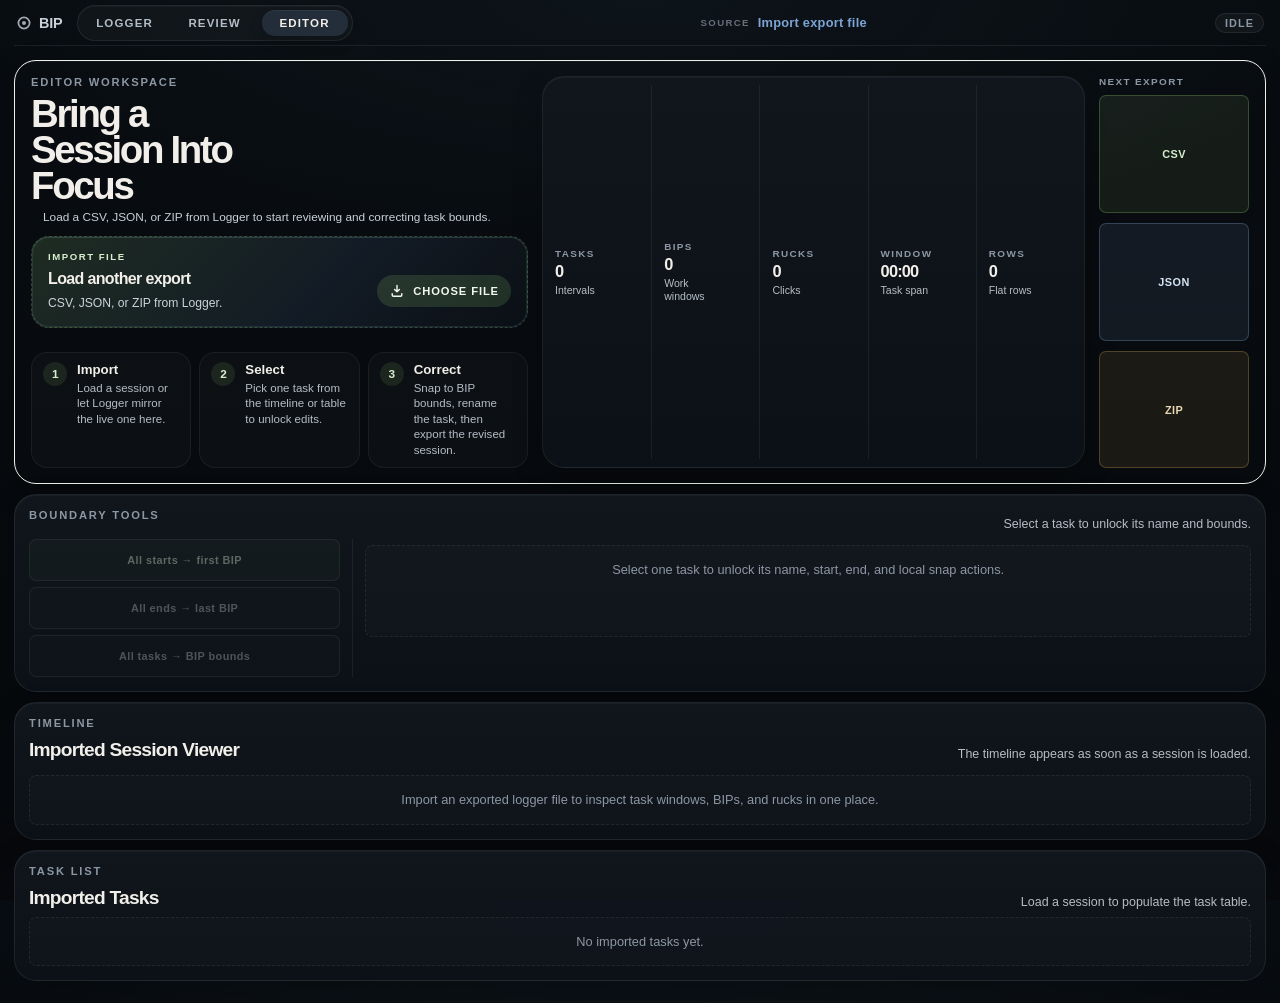
==== commit df7e68b1: "Add offline PWA support for iPad use" ====
--- a/editor.html
+++ b/editor.html
@@ -4,16 +4,16 @@
     <meta charset="UTF-8" />
     <meta name="viewport" content="width=device-width, initial-scale=1.0, viewport-fit=cover" />
     <meta name="theme-color" content="#0b0f14" />
+    <meta name="mobile-web-app-capable" content="yes" />
     <meta name="apple-mobile-web-app-capable" content="yes" />
     <meta name="apple-mobile-web-app-status-bar-style" content="black-translucent" />
+    <meta name="apple-mobile-web-app-title" content="BIP Logger" />
+    <meta name="application-name" content="BIP Logger" />
     <title>BIP Editor</title>
-    <link rel="preconnect" href="https://fonts.googleapis.com" />
-    <link rel="preconnect" href="https://fonts.gstatic.com" crossorigin />
-    <link
-      href="https://fonts.googleapis.com/css2?family=Manrope:wght@400;500;600;700;800&family=Sora:wght@500;600;700;800&display=swap"
-      rel="stylesheet"
-    />
-    <link rel="stylesheet" href="./styles.css?v=20260407-27" />
+    <link rel="manifest" href="./manifest.webmanifest?v=20260408-1" />
+    <link rel="icon" href="./icons/app-icon.svg" type="image/svg+xml" />
+    <link rel="apple-touch-icon" href="./icons/app-icon.svg" />
+    <link rel="stylesheet" href="./styles.css?v=20260408-1" />
   </head>
   <body class="editor-page">
     <div class="app-shell app-shell--editor-workspace">
@@ -241,6 +241,7 @@
     </div>
 
     <div id="editorSrStatus" class="sr-only" aria-live="polite"></div>
+    <script src="./pwa.js?v=20260408-1"></script>
     <script src="./editor.js?v=20260407-7"></script>
   </body>
 </html>
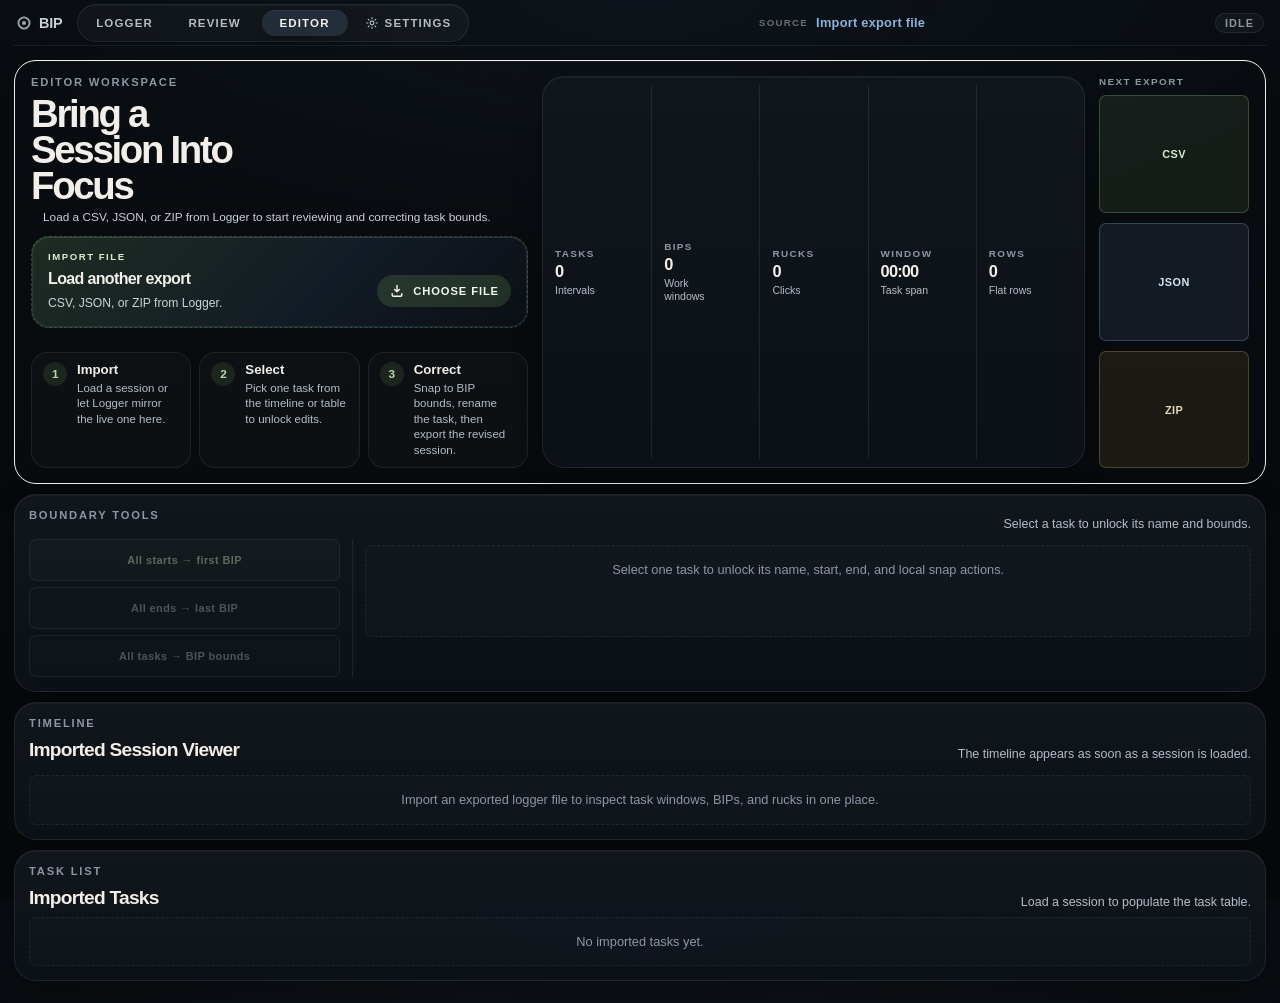
==== commit d049d17e: "Add settings, theming, and editor task refinements" ====
--- a/editor.html
+++ b/editor.html
@@ -10,10 +10,23 @@
     <meta name="apple-mobile-web-app-title" content="BIP Logger" />
     <meta name="application-name" content="BIP Logger" />
     <title>BIP Editor</title>
-    <link rel="manifest" href="./manifest.webmanifest?v=20260408-1" />
+    <script>
+      (() => {
+        try {
+          const raw = localStorage.getItem("ball-in-play-logger-preferences-v1");
+          const parsed = raw ? JSON.parse(raw) : null;
+          const legacyTheme = localStorage.getItem("ball-in-play-logger-theme-v1");
+          const theme = parsed?.theme === "light" || legacyTheme === "light" ? "light" : "dark";
+          document.documentElement.dataset.theme = theme;
+        } catch (error) {
+          document.documentElement.dataset.theme = "dark";
+        }
+      })();
+    </script>
+    <link rel="manifest" href="./manifest.webmanifest?v=20260514-2" />
     <link rel="icon" href="./icons/app-icon.svg" type="image/svg+xml" />
     <link rel="apple-touch-icon" href="./icons/app-icon.svg" />
-    <link rel="stylesheet" href="./styles.css?v=20260408-1" />
+    <link rel="stylesheet" href="./styles.css?v=20260514-2" />
   </head>
   <body class="editor-page">
     <div class="app-shell app-shell--editor-workspace">
@@ -29,6 +42,13 @@
           <a class="page-tab" href="./index.html">Logger</a>
           <a class="page-tab" href="./review.html">Review</a>
           <a class="page-tab page-tab--active" href="./editor.html" aria-current="page">Editor</a>
+          <a class="page-tab page-tab--nav-icon" href="./settings.html">
+            <svg class="page-tab__icon" viewBox="0 0 24 24" width="14" height="14" fill="none" stroke="currentColor" stroke-width="1.9" stroke-linecap="round" stroke-linejoin="round" aria-hidden="true">
+              <circle cx="12" cy="12" r="3.2" />
+              <path d="M12 2.8v2.1m0 14.2v2.1M21.2 12h-2.1M4.9 12H2.8m15.7-6.3-1.5 1.5M7 17l-1.5 1.5m0-12.8L7 7m10 10 1.5 1.5" />
+            </svg>
+            <span>Settings</span>
+          </a>
         </nav>
         <div class="top-bar__context">
           <span class="top-bar__label">Source</span>
@@ -241,7 +261,9 @@
     </div>
 
     <div id="editorSrStatus" class="sr-only" aria-live="polite"></div>
-    <script src="./pwa.js?v=20260408-1"></script>
-    <script src="./editor.js?v=20260407-7"></script>
+    <script src="./preferences.js?v=20260514-2"></script>
+    <script src="./theme.js?v=20260514-2"></script>
+    <script src="./pwa.js?v=20260514-2"></script>
+    <script src="./editor.js?v=20260514-2"></script>
   </body>
 </html>
--- a/styles.css
+++ b/styles.css
@@ -24,6 +24,55 @@
   --ease-spring: cubic-bezier(0.34, 1.48, 0.64, 1);
   --t-fast: 110ms;
   --t-mid: 200ms;
+  --body-glow: rgba(80, 120, 160, 0.07);
+  --body-bg-start: #080c10;
+  --body-bg-end: #07090c;
+  --shell-color: #0b0f14;
+  --tab-surface: rgba(255, 255, 255, 0.03);
+  --tab-surface-shadow: inset 0 1px 0 rgba(255, 255, 255, 0.03);
+  --tab-active-text: #f3efe8;
+  --tab-active-bg: rgba(124, 164, 212, 0.16);
+  --tab-active-shadow:
+    inset 0 1px 0 rgba(255, 255, 255, 0.05),
+    0 6px 14px rgba(0, 0, 0, 0.18);
+  --heading-strong: #f2efea;
+  --heading-soft: #f5efe7;
+  --overlay-backdrop: rgba(3, 6, 10, 0.68);
+}
+
+html[data-theme="light"] {
+  color-scheme: light;
+  --bg: #ebe4da;
+  --panel: rgba(251, 247, 241, 0.96);
+  --panel-strong: rgba(247, 242, 234, 0.99);
+  --panel-inset: rgba(237, 231, 221, 0.9);
+  --line: rgba(64, 78, 97, 0.11);
+  --line-mid: rgba(64, 78, 97, 0.16);
+  --line-strong: rgba(64, 78, 97, 0.22);
+  --text: #223043;
+  --text-sub: #405064;
+  --muted: #687687;
+  --muted-strong: #536173;
+  --play: #5b8d57;
+  --pause: #b46a3f;
+  --task: #567cae;
+  --bip: #6f9852;
+  --ruck: #b38b35;
+  --danger: #a35252;
+  --body-glow: rgba(110, 143, 194, 0.15);
+  --body-bg-start: #f7f2ea;
+  --body-bg-end: #ebe4da;
+  --shell-color: #f7f2ea;
+  --tab-surface: rgba(69, 84, 103, 0.07);
+  --tab-surface-shadow: inset 0 1px 0 rgba(255, 255, 255, 0.72);
+  --tab-active-text: #223043;
+  --tab-active-bg: rgba(124, 164, 212, 0.2);
+  --tab-active-shadow:
+    inset 0 1px 0 rgba(255, 255, 255, 0.82),
+    0 10px 20px rgba(77, 92, 112, 0.12);
+  --heading-strong: #223043;
+  --heading-soft: #2c3b4f;
+  --overlay-backdrop: rgba(72, 83, 99, 0.28);
 }
 
 *,
@@ -32,7 +81,7 @@
   box-sizing: border-box;
 }
 
-html {
+html:not([data-theme="light"]) {
   color-scheme: dark;
 }
 
@@ -45,8 +94,8 @@
   font-size: 14px;
   color: var(--text);
   background:
-    radial-gradient(ellipse 80% 40% at 50% 0%, rgba(80, 120, 160, 0.07) 0%, transparent 70%),
-    linear-gradient(180deg, #080c10 0%, #07090c 100%);
+    radial-gradient(ellipse 80% 40% at 50% 0%, var(--body-glow) 0%, transparent 70%),
+    linear-gradient(180deg, var(--body-bg-start) 0%, var(--body-bg-end) 100%);
 }
 
 .logger-page {
@@ -122,9 +171,9 @@
   gap: 4px;
   padding: 4px;
   border-radius: 999px;
-  background: rgba(255, 255, 255, 0.03);
+  background: var(--tab-surface);
   border: 1px solid var(--line);
-  box-shadow: inset 0 1px 0 rgba(255, 255, 255, 0.03);
+  box-shadow: var(--tab-surface-shadow);
 }
 
 .page-tab {
@@ -158,11 +207,28 @@
 }
 
 .page-tab--active {
-  color: #f3efe8;
-  background: rgba(124, 164, 212, 0.16);
-  box-shadow:
-    inset 0 1px 0 rgba(255, 255, 255, 0.05),
-    0 6px 14px rgba(0, 0, 0, 0.18);
+  color: var(--tab-active-text);
+  background: var(--tab-active-bg);
+  box-shadow: var(--tab-active-shadow);
+}
+
+.page-tab--icon {
+  min-width: 42px;
+  width: 42px;
+  padding-inline: 0;
+}
+
+.page-tab--nav-icon {
+  gap: 6px;
+  min-width: 112px;
+}
+
+.page-tab__icon {
+  flex-shrink: 0;
+}
+
+.page-tab--settings svg {
+  opacity: 0.92;
 }
 
 .top-bar__context {
@@ -195,11 +261,11 @@
 }
 
 .top-bar__tag--activity {
-  color: var(--task);
+  color: #8ab1de;
 }
 
 .top-bar__tag--period {
-  color: var(--play);
+  color: #95c287;
 }
 
 .top-bar__sep {
@@ -214,12 +280,83 @@
   flex-shrink: 0;
 }
 
+.top-bar__settings {
+  position: relative;
+  flex-shrink: 0;
+}
+
+.theme-panel {
+  position: absolute;
+  top: calc(100% + 10px);
+  right: 0;
+  z-index: 40;
+  width: min(220px, calc(100vw - 28px));
+  padding: 14px;
+  border-radius: 18px;
+  background: var(--panel-strong);
+  border: 1px solid var(--line-mid);
+  box-shadow:
+    inset 0 1px 0 rgba(255, 255, 255, 0.05),
+    0 18px 46px rgba(0, 0, 0, 0.28);
+}
+
+.theme-panel__eyebrow {
+  margin: 0 0 10px;
+  font-size: 0.64rem;
+  font-weight: 800;
+  letter-spacing: 0.14em;
+  text-transform: uppercase;
+  color: var(--muted);
+}
+
+.theme-panel__options {
+  display: grid;
+  gap: 8px;
+}
+
+.theme-option {
+  width: 100%;
+  min-height: 42px;
+  padding: 10px 12px;
+  border-radius: 12px;
+  border: 1px solid var(--line);
+  background: rgba(255, 255, 255, 0.03);
+  color: var(--muted-strong);
+  font-weight: 700;
+  text-align: left;
+  transition:
+    color var(--t-fast) ease,
+    border-color var(--t-mid) ease,
+    background var(--t-mid) ease,
+    transform var(--t-fast) ease;
+}
+
+.theme-option:hover,
+.theme-option:focus-visible {
+  color: var(--text);
+  border-color: var(--line-strong);
+  outline: none;
+}
+
+.theme-option:active {
+  transform: translateY(1px);
+}
+
+.theme-option[aria-pressed="true"] {
+  color: var(--heading-strong);
+  border-color: rgba(124, 164, 212, 0.3);
+  background:
+    linear-gradient(180deg, rgba(124, 164, 212, 0.1), rgba(255, 255, 255, 0)),
+    rgba(124, 164, 212, 0.08);
+}
+
 .save-dot {
   width: 6px;
   height: 6px;
   border-radius: 50%;
   background: var(--play);
-  opacity: 0.6;
+  box-shadow: 0 0 0 1px rgba(125, 171, 116, 0.28);
+  opacity: 0.82;
   transition: background var(--t-mid) ease;
 }
 
@@ -297,7 +434,7 @@
   font-size: clamp(2rem, 4.5vw, 3.2rem);
   line-height: 1;
   letter-spacing: -0.07em;
-  color: #f2efea;
+  color: var(--heading-strong);
   text-align: center;
   transition: text-shadow var(--t-mid) ease;
 }
@@ -584,6 +721,17 @@
   transition: border-color var(--t-mid) ease, box-shadow var(--t-mid) ease;
 }
 
+.field-block select {
+  width: 100%;
+  padding: 9px 11px;
+  border: 1px solid var(--line-mid);
+  border-radius: var(--radius-sm);
+  background: var(--panel-inset);
+  color: var(--text);
+  font-size: 0.86rem;
+  transition: border-color var(--t-mid) ease, box-shadow var(--t-mid) ease;
+}
+
 .field-block--activity input {
   border-left-color: rgba(124, 164, 212, 0.6);
 }
@@ -603,6 +751,12 @@
 }
 
 .field-block input:focus-visible {
+  outline: none;
+  border-color: rgba(125, 171, 116, 0.5);
+  box-shadow: 0 0 0 3px rgba(125, 171, 116, 0.08);
+}
+
+.field-block select:focus-visible {
   outline: none;
   border-color: rgba(125, 171, 116, 0.5);
   box-shadow: 0 0 0 3px rgba(125, 171, 116, 0.08);
@@ -667,13 +821,13 @@
 
 .selected-task-panel__actions {
   display: grid;
-  grid-template-columns: 1fr auto;
+  grid-template-columns: 1fr auto auto;
   gap: 6px;
 }
 
 .selected-task-panel__times {
   display: grid;
-  grid-template-columns: repeat(2, minmax(0, 1fr));
+  grid-template-columns: repeat(3, minmax(0, 1fr));
   gap: 8px;
 }
 
@@ -709,6 +863,19 @@
   outline: none;
 }
 
+.selected-task-time--static {
+  cursor: default;
+}
+
+.selected-task-time--static:hover,
+.selected-task-time--static:focus-visible {
+  transform: none;
+  border-color: var(--line-mid);
+  background:
+    linear-gradient(180deg, rgba(255, 255, 255, 0.03), rgba(255, 255, 255, 0)),
+    rgba(255, 255, 255, 0.02);
+}
+
 .selected-task-time:active:not([disabled]) {
   transform: translateY(0);
 }
@@ -894,6 +1061,17 @@
   align-content: start;
 }
 
+.settings-page {
+  overflow-y: auto;
+}
+
+.settings-main {
+  display: grid;
+  gap: 14px;
+  padding: 18px 0 28px;
+  align-content: start;
+}
+
 .review-overview {
   display: grid;
   grid-template-columns: minmax(320px, 1.06fr) minmax(0, 1.54fr);
@@ -918,6 +1096,109 @@
 
 .editor-overview {
   display: block;
+}
+
+.settings-hero {
+  grid-template-columns: minmax(320px, 1.2fr) minmax(280px, 0.8fr);
+}
+
+.settings-grid {
+  display: grid;
+  grid-template-columns: repeat(2, minmax(0, 1fr));
+  gap: 14px;
+}
+
+.settings-panel--wide {
+  display: grid;
+  gap: 14px;
+}
+
+.settings-preview {
+  display: grid;
+  align-content: start;
+  gap: 8px;
+  padding: 18px;
+  border-radius: 22px;
+  background:
+    linear-gradient(180deg, rgba(255, 255, 255, 0.025), rgba(255, 255, 255, 0)),
+    var(--panel);
+  border: 1px solid var(--line);
+  box-shadow:
+    inset 0 1px 0 rgba(255, 255, 255, 0.04),
+    0 10px 28px rgba(0, 0, 0, 0.18);
+}
+
+.settings-preview__clock {
+  font-family: "Sora", sans-serif;
+  font-size: clamp(2rem, 5vw, 2.9rem);
+  line-height: 1;
+  letter-spacing: -0.06em;
+  color: var(--heading-strong);
+}
+
+.settings-preview__date,
+.settings-preview__zone {
+  font-weight: 700;
+  color: var(--text-sub);
+}
+
+.settings-preview__note {
+  margin: 2px 0 0;
+  font-size: 0.82rem;
+  line-height: 1.45;
+  color: var(--muted);
+}
+
+.settings-choice-grid {
+  display: grid;
+  grid-template-columns: 1fr 1fr;
+  gap: 8px;
+}
+
+.settings-choice {
+  justify-content: center;
+  min-height: 48px;
+}
+
+.settings-choice[aria-pressed="true"] {
+  color: var(--heading-strong);
+  border-color: rgba(124, 164, 212, 0.28);
+  background:
+    linear-gradient(180deg, rgba(124, 164, 212, 0.08), rgba(255, 255, 255, 0)),
+    rgba(124, 164, 212, 0.08);
+}
+
+.settings-custom-time-zone {
+  display: grid;
+  gap: 8px;
+}
+
+.settings-note {
+  display: grid;
+  gap: 8px;
+  padding: 14px 16px;
+  border-radius: var(--radius-md);
+  border: 1px solid var(--line);
+  background: rgba(255, 255, 255, 0.02);
+}
+
+.settings-note__copy,
+.settings-note__status {
+  margin: 0;
+  line-height: 1.5;
+}
+
+.settings-note__copy {
+  color: var(--text-sub);
+}
+
+.settings-note__status {
+  color: var(--muted);
+  font-size: 0.8rem;
+}
+
+.settings-note__status[data-state="error"] {
+  color: #e0b8b8;
 }
 
 .review-hero,
@@ -974,7 +1255,7 @@
   font-size: clamp(2rem, 4vw, 3.4rem);
   line-height: 0.94;
   letter-spacing: -0.06em;
-  color: #f2efea;
+  color: var(--heading-strong);
 }
 
 .review-meta {
@@ -1044,7 +1325,7 @@
   font-family: "Sora", sans-serif;
   font-size: clamp(1.2rem, 1.65vw, 1.72rem);
   letter-spacing: -0.05em;
-  color: #f2efea;
+  color: var(--heading-strong);
   align-self: center;
   justify-self: center;
 }
@@ -1105,8 +1386,9 @@
 .ratio-gauge__value {
   font-family: "Sora", sans-serif;
   font-size: 0.96rem;
+  font-weight: 700;
   letter-spacing: -0.04em;
-  color: #eef4e7;
+  color: var(--heading-soft);
 }
 
 .review-grid {
@@ -1133,7 +1415,7 @@
   font-family: "Sora", sans-serif;
   font-size: 1.2rem;
   letter-spacing: -0.04em;
-  color: #f1efe9;
+  color: var(--heading-strong);
 }
 
 .review-panel__summary {
@@ -1155,7 +1437,7 @@
   background:
     linear-gradient(180deg, rgba(255, 255, 255, 0.035), rgba(255, 255, 255, 0.015)),
     rgba(255, 255, 255, 0.03);
-  border: 1px solid rgba(255, 255, 255, 0.08);
+  border: 1px solid var(--line-mid);
   box-shadow: inset 0 1px 0 rgba(255, 255, 255, 0.03);
 }
 
@@ -1166,7 +1448,7 @@
   padding: 10px 16px;
   border-radius: 13px;
   background: rgba(7, 10, 15, 0.38);
-  border-color: rgba(255, 255, 255, 0.07);
+  border-color: var(--line);
 }
 
 .review-toggle__btn[aria-pressed="false"] {
@@ -1225,7 +1507,7 @@
   padding: 10px 12px;
   border-radius: 14px;
   background: rgba(255, 255, 255, 0.028);
-  border: 1px solid rgba(255, 255, 255, 0.06);
+  border: 1px solid var(--line);
   text-align: center;
 }
 
@@ -1276,7 +1558,7 @@
 .review-table th,
 .review-table td {
   padding: 12px 10px;
-  border-top: 1px solid rgba(255, 255, 255, 0.06);
+  border-top: 1px solid var(--line);
   text-align: left;
 }
 
@@ -1298,7 +1580,7 @@
   font-family: "Sora", sans-serif;
   font-size: 0.96rem;
   letter-spacing: -0.04em;
-  color: #f2efea;
+  color: var(--heading-strong);
   white-space: nowrap;
 }
 
@@ -1383,7 +1665,7 @@
   font-size: clamp(2rem, 4vw, 3rem);
   line-height: 0.96;
   letter-spacing: -0.06em;
-  color: #f2efea;
+  color: var(--heading-strong);
 }
 
 .editor-card__copy {
@@ -1450,7 +1732,7 @@
   padding: 9px 11px;
   border-radius: 16px;
   background: rgba(255, 255, 255, 0.024);
-  border: 1px solid rgba(255, 255, 255, 0.06);
+  border: 1px solid var(--line);
 }
 
 .editor-guide__index {
@@ -1460,7 +1742,7 @@
   height: 24px;
   border-radius: 999px;
   background: rgba(136, 188, 108, 0.12);
-  color: #d7efcf;
+  color: #b7d9ac;
   font-family: "Sora", sans-serif;
   font-size: 0.74rem;
   font-weight: 700;
@@ -1473,7 +1755,7 @@
 }
 
 .editor-guide__copy strong {
-  color: #f1efe9;
+  color: var(--heading-strong);
   font-size: 0.83rem;
   font-weight: 700;
 }
@@ -1575,7 +1857,7 @@
   font-family: "Sora", sans-serif;
   font-size: 1rem;
   letter-spacing: -0.04em;
-  color: #f2efea;
+  color: var(--heading-strong);
   max-width: none;
 }
 
@@ -1616,8 +1898,8 @@
   padding: 8px 0;
   min-height: 0;
   align-self: stretch;
-  border-left: 1px solid rgba(255, 255, 255, 0.06);
-  border-right: 1px solid rgba(255, 255, 255, 0.06);
+  border-left: 1px solid var(--line);
+  border-right: 1px solid var(--line);
 }
 
 .editor-metric {
@@ -1630,7 +1912,7 @@
 }
 
 .editor-metric + .editor-metric {
-  border-left: 1px solid rgba(255, 255, 255, 0.06);
+  border-left: 1px solid var(--line);
 }
 
 .editor-metric:first-child {
@@ -1650,7 +1932,7 @@
   font-family: "Sora", sans-serif;
   font-size: clamp(1.02rem, 1.28vw, 1.42rem);
   letter-spacing: -0.05em;
-  color: #f2efea;
+  color: var(--heading-strong);
 }
 
 .editor-metric__meta {
@@ -1769,7 +2051,7 @@
   gap: 6px;
   align-content: start;
   padding-right: 12px;
-  border-right: 1px solid rgba(255, 255, 255, 0.06);
+  border-right: 1px solid var(--line);
 }
 
 .editor-workspace__title {
@@ -1777,7 +2059,7 @@
   font-family: "Sora", sans-serif;
   font-size: 0.98rem;
   letter-spacing: -0.04em;
-  color: #f1efe9;
+  color: var(--heading-strong);
 }
 
 .editor-workspace-empty {
@@ -1810,7 +2092,7 @@
 .editor-task-form__name {
   align-self: start;
   padding-right: 12px;
-  border-right: 1px solid rgba(255, 255, 255, 0.06);
+  border-right: 1px solid var(--line);
 }
 
 .editor-task-form__timing {
@@ -1906,7 +2188,7 @@
   gap: 4px;
   padding: 10px 12px;
   border-radius: var(--radius-md);
-  border: 1px solid rgba(255, 255, 255, 0.06);
+  border: 1px solid var(--line);
   background: rgba(255, 255, 255, 0.025);
   text-align: left;
   cursor: pointer;
@@ -1928,7 +2210,7 @@
 
 .editor-track-row__name {
   font-weight: 700;
-  color: #f2efea;
+  color: var(--heading-strong);
 }
 
 .editor-track-row__stats {
@@ -2034,7 +2316,7 @@
 .timeline-lane {
   position: relative;
   border-radius: var(--radius-sm);
-  border: 1px solid rgba(255, 255, 255, 0.07);
+  border: 1px solid var(--line);
   background: rgba(4, 8, 12, 0.65);
 }
 
@@ -2307,7 +2589,7 @@
 .activity-modal__backdrop {
   position: absolute;
   inset: 0;
-  background: rgba(3, 6, 10, 0.68);
+  background: var(--overlay-backdrop);
   backdrop-filter: blur(10px);
 }
 
@@ -2398,7 +2680,7 @@
   font-family: "Sora", sans-serif;
   font-size: clamp(1.2rem, 4vw, 1.5rem);
   letter-spacing: -0.04em;
-  color: #f2efe8;
+  color: var(--heading-strong);
 }
 
 .time-picker-modal__subtitle {
@@ -2525,8 +2807,202 @@
 }
 
 .time-picker-wheel__option--selected {
-  color: #f5efe7;
+  color: var(--heading-soft);
   transform: scale(1.04);
+}
+
+html[data-theme="light"] .review-toggle__btn {
+  background: rgba(255, 255, 255, 0.5);
+  border-color: rgba(64, 78, 97, 0.11);
+}
+
+html[data-theme="light"] .page-tab--active {
+  color: #26415f;
+  background: rgba(86, 124, 174, 0.24);
+}
+
+html[data-theme="light"] .review-toggle__btn[aria-pressed="false"]:hover:not([disabled]),
+html[data-theme="light"] .review-toggle__btn[aria-pressed="false"]:focus-visible:not([disabled]) {
+  background: rgba(124, 164, 212, 0.12);
+}
+
+html[data-theme="light"] .state-pill--running,
+html[data-theme="light"] .state-pill--finished,
+html[data-theme="light"] .selected-task-panel[data-state="active"] .selected-task-panel__state,
+html[data-theme="light"] .aux-btn--primary,
+html[data-theme="light"] .modal-btn--primary,
+html[data-theme="light"] .new-activity-btn,
+html[data-theme="light"] .finish-btn[data-state="finished"],
+html[data-theme="light"] .review-toggle__btn--bip[aria-pressed="true"],
+html[data-theme="light"] .review-badge--live {
+  color: #33542f;
+  border-color: rgba(91, 141, 87, 0.34);
+  background: rgba(111, 152, 82, 0.18);
+}
+
+html[data-theme="light"] .aux-btn[disabled],
+html[data-theme="light"] .new-activity-btn[disabled],
+html[data-theme="light"] .finish-btn[disabled],
+html[data-theme="light"] .modal-btn[disabled] {
+  opacity: 0.62;
+}
+
+html[data-theme="light"] .aux-btn--primary[disabled],
+html[data-theme="light"] .modal-btn--primary[disabled] {
+  color: #5c7f55;
+  border-color: rgba(91, 141, 87, 0.22);
+  background: rgba(111, 152, 82, 0.12);
+}
+
+html[data-theme="light"] .badge--bip.badge--live,
+html[data-theme="light"] .selected-task-panel[data-state="active"] .selected-task-time:last-child,
+html[data-theme="light"] .review-overview[data-metric-mode="bip"] .review-kpi--work,
+html[data-theme="light"] .review-overview[data-metric-mode="bip"] .review-kpi--gauge {
+  border-color: rgba(111, 152, 82, 0.28);
+  background:
+    linear-gradient(180deg, rgba(111, 152, 82, 0.12), rgba(255, 255, 255, 0)),
+    rgba(255, 255, 255, 0.02);
+}
+
+html[data-theme="light"] .review-mode-note {
+  color: #33542f;
+}
+
+html[data-theme="light"] .top-bar__tag--activity {
+  color: #355784;
+}
+
+html[data-theme="light"] .top-bar__tag--period {
+  color: #3f6537;
+}
+
+html[data-theme="light"] .save-dot {
+  opacity: 1;
+  box-shadow: 0 0 0 1px rgba(91, 141, 87, 0.28);
+}
+
+html[data-theme="light"] .editor-guide__index {
+  color: #496d43;
+}
+
+html[data-theme="light"] .action-btn--play {
+  color: #33542f;
+  border-color: rgba(91, 141, 87, 0.34);
+  background: linear-gradient(160deg, rgba(111, 152, 82, 0.28) 0%, rgba(111, 152, 82, 0.1) 100%);
+}
+
+html[data-theme="light"] .action-btn--bip {
+  color: #33542f;
+  border-color: rgba(91, 141, 87, 0.32);
+  background: linear-gradient(160deg, rgba(111, 152, 82, 0.24) 0%, rgba(111, 152, 82, 0.08) 100%);
+}
+
+html[data-theme="light"] .editor-import__cta {
+  background: rgba(111, 152, 82, 0.28);
+  color: #2f482d;
+}
+
+html[data-theme="light"] .badge--task.badge--live,
+html[data-theme="light"] .review-badge {
+  color: #355784;
+  border-color: rgba(86, 124, 174, 0.32);
+  background: rgba(86, 124, 174, 0.16);
+}
+
+html[data-theme="light"] .editor-import__eyebrow {
+  color: #4e7043;
+}
+
+html[data-theme="light"] .editor-import__copy {
+  color: var(--text-sub);
+}
+
+html[data-theme="light"] .export-btn--csv {
+  color: #33542f;
+  border-color: rgba(91, 141, 87, 0.34);
+  background: rgba(111, 152, 82, 0.18);
+}
+
+html[data-theme="light"] .export-btn--csv:hover:not([disabled]) {
+  color: #284125;
+  background: rgba(111, 152, 82, 0.26);
+}
+
+html[data-theme="light"] .export-btn--json {
+  color: #355784;
+  border-color: rgba(86, 124, 174, 0.34);
+  background: rgba(86, 124, 174, 0.16);
+}
+
+html[data-theme="light"] .export-btn--json:hover:not([disabled]) {
+  color: #274562;
+  background: rgba(86, 124, 174, 0.24);
+}
+
+html[data-theme="light"] .task-span {
+  background: linear-gradient(180deg, rgba(86, 124, 174, 0.94), rgba(63, 98, 146, 0.84));
+  border-color: rgba(255, 255, 255, 0.26);
+}
+
+html[data-theme="light"] .task-span--active {
+  box-shadow: 0 0 0 2px rgba(86, 124, 174, 0.24), 0 0 14px rgba(86, 124, 174, 0.16);
+}
+
+html[data-theme="light"] .bip-span {
+  background: linear-gradient(180deg, rgba(95, 137, 69, 0.94), rgba(78, 118, 54, 0.84));
+  border-color: rgba(255, 255, 255, 0.3);
+}
+
+html[data-theme="light"] .bip-span--active {
+  box-shadow: 0 0 0 2px rgba(95, 137, 69, 0.24), 0 0 14px rgba(95, 137, 69, 0.18);
+}
+
+html[data-theme="light"] .editor-import,
+html[data-theme="light"] .editor-import--disabled,
+html[data-theme="light"] .timeline-lane,
+html[data-theme="light"] .log-content {
+  background:
+    linear-gradient(180deg, rgba(255, 255, 255, 0.5), rgba(255, 255, 255, 0)),
+    rgba(244, 239, 230, 0.84);
+}
+
+html[data-theme="light"] .editor-import:hover,
+html[data-theme="light"] .editor-import--dragover {
+  background:
+    linear-gradient(180deg, rgba(111, 152, 82, 0.12), rgba(86, 124, 174, 0.04)),
+    rgba(246, 241, 233, 0.96);
+}
+
+html[data-theme="light"] .review-table__metric--accent {
+  color: #456739;
+}
+
+html[data-theme="light"] .review-table__metric--muted {
+  color: #8a5736;
+}
+
+html[data-theme="light"] .time-picker-wheel__viewport::before {
+  background: linear-gradient(180deg, rgba(247, 242, 234, 0.96), rgba(247, 242, 234, 0));
+}
+
+html[data-theme="light"] .time-picker-wheel__viewport::after {
+  background: linear-gradient(0deg, rgba(247, 242, 234, 0.96), rgba(247, 242, 234, 0));
+}
+
+html[data-theme="light"] .review-title,
+html[data-theme="light"] .review-kpi__value,
+html[data-theme="light"] .review-panel__title,
+html[data-theme="light"] .editor-import__title,
+html[data-theme="light"] .editor-metric__value,
+html[data-theme="light"] .editor-guide__copy strong,
+html[data-theme="light"] .selected-task-panel__title,
+html[data-theme="light"] .selected-task-time__value,
+html[data-theme="light"] .bucket-chip__value {
+  color: var(--heading-strong);
+}
+
+html[data-theme="light"] .settings-note__status[data-state="error"] {
+  color: var(--danger);
 }
 
 .time-picker-modal__actions {
@@ -2631,6 +3107,10 @@
     order: 2;
   }
 
+  .top-bar__settings {
+    order: 2;
+  }
+
   .top-bar__context {
     order: 3;
     width: 100%;
@@ -2669,7 +3149,8 @@
   .review-overview,
   .editor-overview,
   .review-hero,
-  .editor-hero {
+  .editor-hero,
+  .settings-hero {
     grid-template-columns: 1fr;
   }
 
@@ -2692,6 +3173,10 @@
   }
 
   .review-grid {
+    grid-template-columns: 1fr;
+  }
+
+  .settings-grid {
     grid-template-columns: 1fr;
   }
 
@@ -2748,6 +3233,12 @@
   .top-bar__right {
     width: 100%;
     justify-content: space-between;
+  }
+
+  .theme-panel {
+    left: 0;
+    right: auto;
+    width: min(240px, calc(100vw - 28px));
   }
 
   .activity-modal__actions,
@@ -2781,7 +3272,8 @@
 
   .review-kpis,
   .editor-guide,
-  .editor-metrics-strip {
+  .editor-metrics-strip,
+  .settings-choice-grid {
     grid-template-columns: 1fr;
   }
 
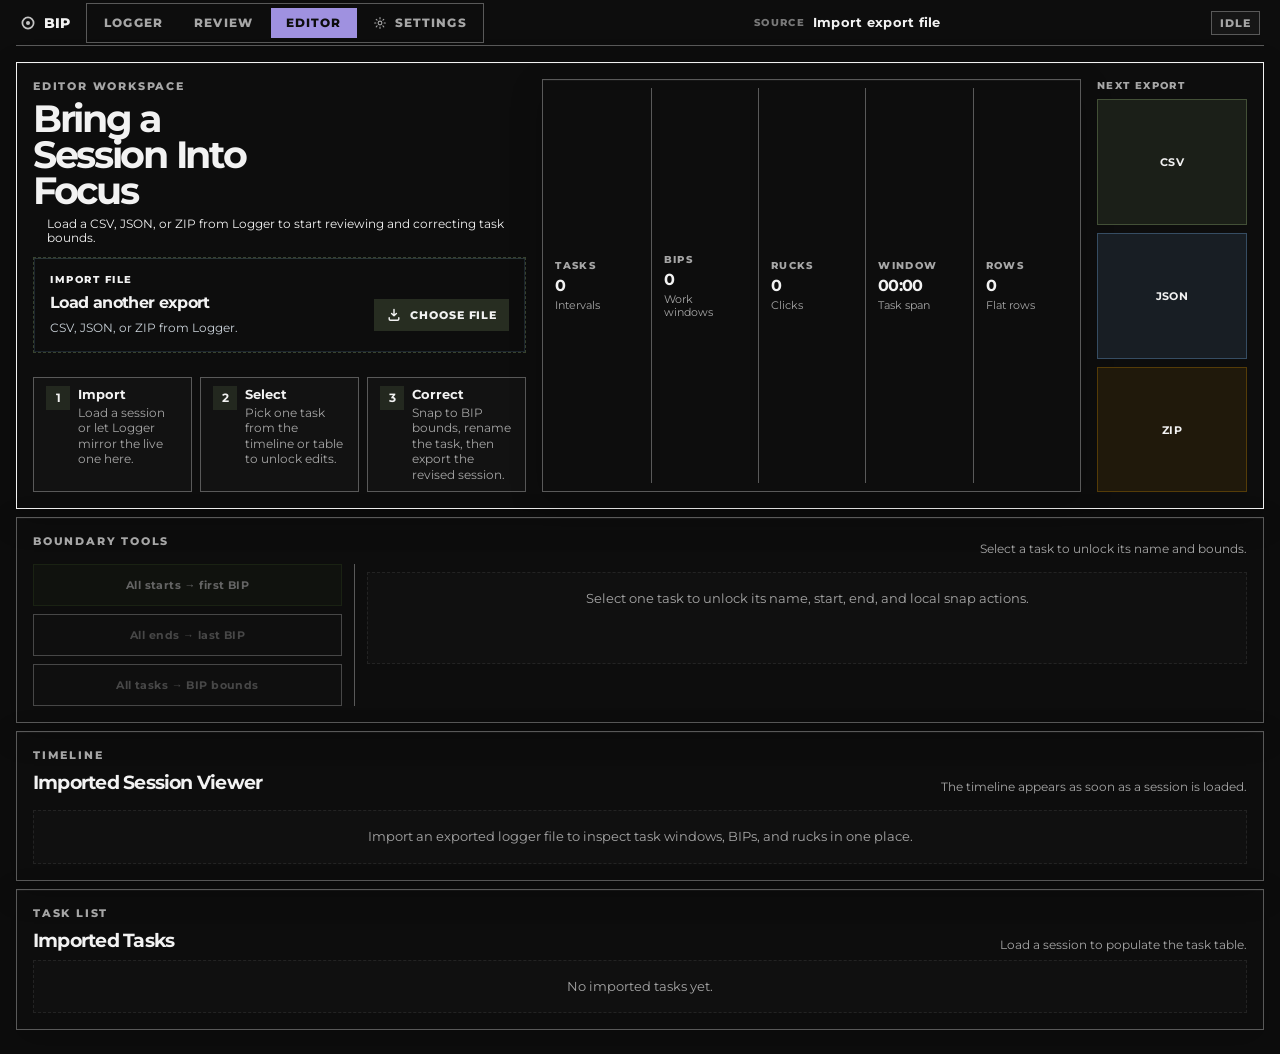
==== commit f7a23fae: "feat: adopt moti.sp design kit (tokens, Montserrat, square corners, dark theme) Co-Authored-By: Clau" ====
--- a/editor.html
+++ b/editor.html
@@ -1,5 +1,5 @@
 <!doctype html>
-<html lang="en">
+<html lang="en" data-theme="dark" data-app="ball-in-play-logger">
   <head>
     <meta charset="UTF-8" />
     <meta name="viewport" content="width=device-width, initial-scale=1.0, viewport-fit=cover" />
@@ -23,10 +23,11 @@
         }
       })();
     </script>
-    <link rel="manifest" href="./manifest.webmanifest?v=20260514-2" />
+    <link rel="manifest" href="./manifest.webmanifest?v=20261010-1" />
     <link rel="icon" href="./icons/app-icon.svg" type="image/svg+xml" />
     <link rel="apple-touch-icon" href="./icons/app-icon.svg" />
-    <link rel="stylesheet" href="./styles.css?v=20260514-2" />
+    <link rel="stylesheet" href="./moti-tokens.css?v=20261010-1" />
+    <link rel="stylesheet" href="./styles.css?v=20261010-1" />
   </head>
   <body class="editor-page">
     <div class="app-shell app-shell--editor-workspace">
@@ -261,9 +262,9 @@
     </div>
 
     <div id="editorSrStatus" class="sr-only" aria-live="polite"></div>
-    <script src="./preferences.js?v=20260514-2"></script>
-    <script src="./theme.js?v=20260514-2"></script>
-    <script src="./pwa.js?v=20260514-2"></script>
-    <script src="./editor.js?v=20260514-2"></script>
+    <script src="./preferences.js?v=20261010-1"></script>
+    <script src="./theme.js?v=20261010-1"></script>
+    <script src="./pwa.js?v=20261010-1"></script>
+    <script src="./editor.js?v=20261010-1"></script>
   </body>
 </html>
--- a/moti-tokens.css
+++ b/moti-tokens.css
@@ -0,0 +1,178 @@
+/* moti.sp tokens (copy for ball-in-play-logger: bundled fonts, no Google import, no Freshman). Generated from tokens.json (v4). Do not edit by hand. */
+
+
+
+@font-face { font-family: "Montserrat Variable"; src: url("./fonts/montserrat-latin-wght-normal.woff2") format("woff2-variations"); font-weight: 100 900; font-display: swap; }
+
+:root {
+  /* Palette: same hex in every app. Use the semantic tokens below in components. */
+  --violet: #543178;
+  --lavender: #9F91E0;
+  --crimson: #B3292E;
+  --rose: #FF8D91;
+  --orange: #F26326;
+  --peach: #FFB78F;
+  --amber: #FFB81B;
+  --sand: #FAD992;
+  --gold: #CE8D03;
+  --green: #6AA43B;
+  --sage: #9EC17F;
+  --blue: #0E7DEC;
+  --sky: #7CB9F5;
+  --gray-50: #F2F2F2;
+  --gray-400: #A6A6A6;
+  --gray-700: #595959;
+  --gray-900: #262626;
+  --gray-950: #0D0D0D;
+  --charcoal: #353839;
+  --white: #FFFFFF;
+  --cream: #FFEAE1;
+  --plot-canvas: #F1EBE0;
+  --plot-grid: #DAD6CC;
+  --plot-line: #AFACA6;
+  --font-display: "Montserrat Variable", "Montserrat", "Helvetica Neue", Arial, sans-serif;
+  --font-sans: "Montserrat Variable", "Montserrat", "Helvetica Neue", Arial, sans-serif;
+  --font-mono: "JetBrains Mono Variable", "JetBrains Mono", "SF Mono", Menlo, Consolas, monospace;
+  --space-1: 4px;
+  --space-2: 8px;
+  --space-3: 12px;
+  --space-4: 16px;
+  --space-6: 24px;
+  --space-8: 32px;
+  --space-12: 48px;
+  --space-16: 64px;
+  --radius-none: 0;
+  --radius-sm: 0;
+  --radius-md: 0;
+  --radius-pill: 999px;
+}
+
+:root, :root[data-theme="light"] {
+  color-scheme: light;
+  --bg: var(--gray-50);
+  --surface: var(--white);
+  --ink: var(--charcoal);
+  --ink-muted: var(--gray-700);
+  --border-subtle: var(--gray-400);
+  --border-strong: var(--gray-700);
+  --brand: var(--violet);
+  --on-brand: var(--white);
+  --brand-hover: var(--charcoal);
+  --accent: var(--amber);
+  --on-accent: var(--gray-950);
+  --tint-warm: var(--sand);
+  --link: var(--violet);
+  --focus-ring: var(--violet);
+  --danger: var(--crimson);
+  --on-danger: var(--white);
+  --warning: var(--orange);
+  --on-warning: var(--gray-950);
+  --success: var(--green);
+  --on-success: var(--gray-950);
+  --info: var(--blue);
+  --on-info: var(--gray-950);
+  --code-bg: var(--charcoal);
+  --code-ink: var(--gray-50);
+  --code-muted: var(--gray-400);
+  --code-prompt: var(--amber);
+  --plot-ink: var(--charcoal);
+  --plot-muted: var(--gray-700);
+  --shadow-stamp: 4px 4px 0 0 #0D0D0D;
+  --shadow-soft: 0 8px 24px rgba(13, 13, 13, 0.16);
+}
+
+@media (prefers-color-scheme: dark) {
+  :root:not([data-theme="light"]) {
+    color-scheme: dark;
+    --bg: var(--gray-950);
+    --surface: var(--gray-900);
+    --ink: var(--gray-50);
+    --ink-muted: var(--gray-400);
+    --border-subtle: var(--gray-700);
+    --border-strong: var(--gray-400);
+    --brand: var(--lavender);
+    --on-brand: var(--gray-950);
+    --brand-hover: var(--gray-50);
+    --accent: var(--amber);
+    --on-accent: var(--gray-950);
+    --tint-warm: var(--sand);
+    --link: var(--lavender);
+    --focus-ring: var(--amber);
+    --danger: var(--rose);
+    --on-danger: var(--gray-950);
+    --warning: var(--orange);
+    --on-warning: var(--gray-950);
+    --success: var(--green);
+    --on-success: var(--gray-950);
+    --info: var(--sky);
+    --on-info: var(--gray-950);
+    --code-bg: var(--charcoal);
+    --code-ink: var(--gray-50);
+    --code-muted: var(--gray-400);
+    --code-prompt: var(--amber);
+    --plot-ink: var(--charcoal);
+    --plot-muted: var(--gray-700);
+    --shadow-stamp: 4px 4px 0 0 #9F91E0;
+    --shadow-soft: 0 8px 24px rgba(0, 0, 0, 0.6);
+  }
+}
+
+:root[data-theme="dark"] {
+  color-scheme: dark;
+  --bg: var(--gray-950);
+  --surface: var(--gray-900);
+  --ink: var(--gray-50);
+  --ink-muted: var(--gray-400);
+  --border-subtle: var(--gray-700);
+  --border-strong: var(--gray-400);
+  --brand: var(--lavender);
+  --on-brand: var(--gray-950);
+  --brand-hover: var(--gray-50);
+  --accent: var(--amber);
+  --on-accent: var(--gray-950);
+  --tint-warm: var(--sand);
+  --link: var(--lavender);
+  --focus-ring: var(--amber);
+  --danger: var(--rose);
+  --on-danger: var(--gray-950);
+  --warning: var(--orange);
+  --on-warning: var(--gray-950);
+  --success: var(--green);
+  --on-success: var(--gray-950);
+  --info: var(--sky);
+  --on-info: var(--gray-950);
+  --code-bg: var(--charcoal);
+  --code-ink: var(--gray-50);
+  --code-muted: var(--gray-400);
+  --code-prompt: var(--amber);
+  --plot-ink: var(--charcoal);
+  --plot-muted: var(--gray-700);
+  --shadow-stamp: 4px 4px 0 0 #9F91E0;
+  --shadow-soft: 0 8px 24px rgba(0, 0, 0, 0.6);
+}
+
+/* Chart series, in order. Draw marks with a 1px var(--plot-ink) outline: green, orange and amber are under 3:1 on plot-canvas. */
+:root {
+  --series-1: var(--violet);
+  --series-2: var(--amber);
+  --series-3: var(--blue);
+  --series-4: var(--green);
+  --series-5: var(--orange);
+  --series-6: var(--crimson);
+}
+
+/* App themes. Palette and semantic tokens stay identical; an app only chooses ground and accent.
+   Set <html data-app="..."> and data-theme. */
+
+/* gps_phd_loader: black ground, amber accent. Set data-theme="dark". */
+:root[data-app="gps_phd_loader"] {
+  --brand: var(--amber);
+  --on-brand: var(--gray-950);
+  --brand-hover: var(--sand);
+  --link: var(--amber);
+  --focus-ring: var(--amber);
+}
+
+/* witmotion_project: follows the system light or dark, violet and lavender accent. No overrides. */
+
+/* latchr: black ground, lavender accent (the dark defaults). Set data-theme="dark". No overrides. */
--- a/styles.css
+++ b/styles.css
@@ -1,78 +1,39 @@
 :root {
-  --bg: #07090c;
-  --panel: rgba(13, 18, 26, 0.96);
-  --panel-strong: rgba(16, 22, 32, 0.99);
-  --panel-inset: rgba(5, 8, 12, 0.72);
-  --line: rgba(200, 215, 230, 0.09);
-  --line-mid: rgba(200, 215, 230, 0.14);
-  --line-strong: rgba(200, 215, 230, 0.2);
-  --text: #eef1ea;
-  --text-sub: #c8d0d8;
-  --muted: #8c97a4;
-  --muted-strong: #b4bdc6;
-  --play: #7dab74;
-  --pause: #cc8558;
-  --task: #7ca4d4;
-  --bip: #88bc6c;
-  --ruck: #c9a355;
-  --danger: #b05c5c;
-  --radius-xl: 20px;
-  --radius-lg: 14px;
-  --radius-md: 10px;
-  --radius-sm: 7px;
+  /* App aliases onto the moti.sp kit (moti-tokens.css, loaded first). Dark and light follow data-theme. */
+  --panel: var(--surface);
+  --panel-strong: var(--surface);
+  --panel-inset: var(--bg);
+  --line: var(--border-subtle);
+  --line-mid: var(--border-subtle);
+  --line-strong: var(--border-strong);
+  --text: var(--ink);
+  --text-sub: var(--ink);
+  --muted: var(--ink-muted);
+  --muted-strong: var(--ink-muted);
+  /* Workflow states: play = success, pause = warning, task = info, ruck = gold, ball in play = sage */
+  --play: var(--green);
+  --pause: var(--orange);
+  --task: var(--info);
+  --bip: var(--sage);
+  --ruck: var(--gold);
+  --radius-xl: var(--radius-sm);
+  --radius-lg: var(--radius-sm);
   --ease-out: cubic-bezier(0.2, 0.8, 0.2, 1);
-  --ease-spring: cubic-bezier(0.34, 1.48, 0.64, 1);
+  --ease-spring: cubic-bezier(0.2, 0.8, 0.2, 1);
   --t-fast: 110ms;
   --t-mid: 200ms;
-  --body-glow: rgba(80, 120, 160, 0.07);
-  --body-bg-start: #080c10;
-  --body-bg-end: #07090c;
-  --shell-color: #0b0f14;
-  --tab-surface: rgba(255, 255, 255, 0.03);
-  --tab-surface-shadow: inset 0 1px 0 rgba(255, 255, 255, 0.03);
-  --tab-active-text: #f3efe8;
-  --tab-active-bg: rgba(124, 164, 212, 0.16);
-  --tab-active-shadow:
-    inset 0 1px 0 rgba(255, 255, 255, 0.05),
-    0 6px 14px rgba(0, 0, 0, 0.18);
-  --heading-strong: #f2efea;
-  --heading-soft: #f5efe7;
-  --overlay-backdrop: rgba(3, 6, 10, 0.68);
-}
-
-html[data-theme="light"] {
-  color-scheme: light;
-  --bg: #ebe4da;
-  --panel: rgba(251, 247, 241, 0.96);
-  --panel-strong: rgba(247, 242, 234, 0.99);
-  --panel-inset: rgba(237, 231, 221, 0.9);
-  --line: rgba(64, 78, 97, 0.11);
-  --line-mid: rgba(64, 78, 97, 0.16);
-  --line-strong: rgba(64, 78, 97, 0.22);
-  --text: #223043;
-  --text-sub: #405064;
-  --muted: #687687;
-  --muted-strong: #536173;
-  --play: #5b8d57;
-  --pause: #b46a3f;
-  --task: #567cae;
-  --bip: #6f9852;
-  --ruck: #b38b35;
-  --danger: #a35252;
-  --body-glow: rgba(110, 143, 194, 0.15);
-  --body-bg-start: #f7f2ea;
-  --body-bg-end: #ebe4da;
-  --shell-color: #f7f2ea;
-  --tab-surface: rgba(69, 84, 103, 0.07);
-  --tab-surface-shadow: inset 0 1px 0 rgba(255, 255, 255, 0.72);
-  --tab-active-text: #223043;
-  --tab-active-bg: rgba(124, 164, 212, 0.2);
-  --tab-active-shadow:
-    inset 0 1px 0 rgba(255, 255, 255, 0.82),
-    0 10px 20px rgba(77, 92, 112, 0.12);
-  --heading-strong: #223043;
-  --heading-soft: #2c3b4f;
-  --overlay-backdrop: rgba(72, 83, 99, 0.28);
+  --body-glow: transparent;
+  --body-bg-start: var(--bg);
+  --body-bg-end: var(--bg);
+  --shell-color: var(--bg);
+  --tab-surface: transparent;
+  --tab-surface-shadow: none;
+  --tab-active-text: var(--on-brand);
+  --tab-active-bg: var(--brand);
+  --tab-active-shadow: none;
+  --heading-strong: var(--ink);
+  --heading-soft: var(--ink);
+  --overlay-backdrop: rgba(13, 13, 13, 0.7);
 }
 
 *,
@@ -90,12 +51,10 @@
   height: 100vh;
   height: 100dvh;
   overflow: hidden;
-  font-family: "Manrope", sans-serif;
+  font-family: var(--font-sans);
   font-size: 14px;
   color: var(--text);
-  background:
-    radial-gradient(ellipse 80% 40% at 50% 0%, var(--body-glow) 0%, transparent 70%),
-    linear-gradient(180deg, var(--body-bg-start) 0%, var(--body-bg-end) 100%);
+  background: var(--bg);
 }
 
 .logger-page {
@@ -128,7 +87,7 @@
   width: 100%;
   max-width: 1400px;
   margin: 0 auto;
-  padding: 0 14px;
+  padding: 0 16px;
 }
 
 .app-shell--logger {
@@ -142,17 +101,17 @@
 .top-bar {
   display: flex;
   align-items: center;
-  gap: 14px;
+  gap: 16px;
   height: 46px;
-  padding: 0 2px;
+  padding: 0 4px;
   border-bottom: 1px solid var(--line);
 }
 
 .top-bar__brand {
   display: flex;
   align-items: center;
-  gap: 7px;
-  font-family: "Sora", sans-serif;
+  gap: 8px;
+  font-family: var(--font-sans);
   font-weight: 800;
   font-size: 0.9rem;
   letter-spacing: -0.01em;
@@ -170,7 +129,7 @@
   align-items: center;
   gap: 4px;
   padding: 4px;
-  border-radius: 999px;
+  border-radius: var(--radius-sm);
   background: var(--tab-surface);
   border: 1px solid var(--line);
   box-shadow: var(--tab-surface-shadow);
@@ -181,8 +140,8 @@
   align-items: center;
   justify-content: center;
   min-width: 86px;
-  padding: 7px 13px;
-  border-radius: 999px;
+  padding: 8px 12px;
+  border-radius: var(--radius-sm);
   color: var(--muted-strong);
   font-size: 0.72rem;
   font-weight: 800;
@@ -219,7 +178,7 @@
 }
 
 .page-tab--nav-icon {
-  gap: 6px;
+  gap: 8px;
   min-width: 112px;
 }
 
@@ -261,11 +220,11 @@
 }
 
 .top-bar__tag--activity {
-  color: #8ab1de;
+  color: var(--ink);
 }
 
 .top-bar__tag--period {
-  color: #95c287;
+  color: var(--ink);
 }
 
 .top-bar__sep {
@@ -276,7 +235,7 @@
 .top-bar__right {
   display: flex;
   align-items: center;
-  gap: 10px;
+  gap: 8px;
   flex-shrink: 0;
 }
 
@@ -291,8 +250,8 @@
   right: 0;
   z-index: 40;
   width: min(220px, calc(100vw - 28px));
-  padding: 14px;
-  border-radius: 18px;
+  padding: 16px;
+  border-radius: var(--radius-sm);
   background: var(--panel-strong);
   border: 1px solid var(--line-mid);
   box-shadow:
@@ -301,7 +260,7 @@
 }
 
 .theme-panel__eyebrow {
-  margin: 0 0 10px;
+  margin: 0 0 8px;
   font-size: 0.64rem;
   font-weight: 800;
   letter-spacing: 0.14em;
@@ -317,8 +276,8 @@
 .theme-option {
   width: 100%;
   min-height: 42px;
-  padding: 10px 12px;
-  border-radius: 12px;
+  padding: 8px 12px;
+  border-radius: var(--radius-sm);
   border: 1px solid var(--line);
   background: rgba(255, 255, 255, 0.03);
   color: var(--muted-strong);
@@ -344,18 +303,18 @@
 
 .theme-option[aria-pressed="true"] {
   color: var(--heading-strong);
-  border-color: rgba(124, 164, 212, 0.3);
+  border-color: color-mix(in srgb, var(--task) 30%, transparent);
   background:
-    linear-gradient(180deg, rgba(124, 164, 212, 0.1), rgba(255, 255, 255, 0)),
-    rgba(124, 164, 212, 0.08);
+    color-mix(in srgb, var(--task) 10%, transparent),
+    color-mix(in srgb, var(--task) 8%, transparent);
 }
 
 .save-dot {
   width: 6px;
   height: 6px;
-  border-radius: 50%;
+  border-radius: var(--radius-sm);
   background: var(--play);
-  box-shadow: 0 0 0 1px rgba(125, 171, 116, 0.28);
+  box-shadow: 0 0 0 1px color-mix(in srgb, var(--play) 28%, transparent);
   opacity: 0.82;
   transition: background var(--t-mid) ease;
 }
@@ -370,8 +329,8 @@
   font-weight: 800;
   letter-spacing: 0.1em;
   text-transform: uppercase;
-  padding: 3px 9px;
-  border-radius: 999px;
+  padding: 4px 8px;
+  border-radius: var(--radius-sm);
   border: 1px solid transparent;
   transition: color var(--t-mid) ease, background var(--t-mid) ease, border-color var(--t-mid) ease;
 }
@@ -383,22 +342,22 @@
 }
 
 .state-pill--running {
-  color: #b8deb0;
-  background: rgba(125, 171, 116, 0.12);
-  border-color: rgba(125, 171, 116, 0.25);
+  color: var(--ink);
+  background: color-mix(in srgb, var(--play) 12%, transparent);
+  border-color: color-mix(in srgb, var(--play) 25%, transparent);
 }
 
 .state-pill--finished {
-  color: #d7efcf;
-  background: rgba(125, 171, 116, 0.16);
-  border-color: rgba(125, 171, 116, 0.32);
+  color: var(--ink);
+  background: color-mix(in srgb, var(--play) 16%, transparent);
+  border-color: color-mix(in srgb, var(--play) 32%, transparent);
 }
 
 .main-grid {
   display: grid;
   grid-template-columns: 0.88fr 1.28fr 1fr;
-  gap: 10px;
-  padding: 10px 0;
+  gap: 8px;
+  padding: 8px 0;
   min-height: 0;
   align-items: stretch;
 }
@@ -406,7 +365,7 @@
 .col-clock,
 .col-actions,
 .col-inputs {
-  border-radius: var(--radius-xl);
+  border-radius: var(--radius-sm);
   background: var(--panel);
   border: 1px solid var(--line);
   box-shadow:
@@ -418,19 +377,19 @@
   display: flex;
   flex-direction: column;
   gap: 8px;
-  padding: 14px;
+  padding: 16px;
 }
 
 .clock-wrap {
   padding: 16px;
-  border-radius: var(--radius-lg);
+  border-radius: var(--radius-sm);
   background: var(--panel-inset);
   border: 1px solid var(--line);
   box-shadow: inset 0 2px 8px rgba(0, 0, 0, 0.3);
 }
 
 .clock-display {
-  font-family: "Sora", sans-serif;
+  font-family: var(--font-sans);
   font-size: clamp(2rem, 4.5vw, 3.2rem);
   line-height: 1;
   letter-spacing: -0.07em;
@@ -440,7 +399,7 @@
 }
 
 .clock-display--running {
-  text-shadow: 0 0 40px rgba(125, 171, 116, 0.2);
+  text-shadow: 0 0 40px color-mix(in srgb, var(--play) 20%, transparent);
 }
 
 .live-status {
@@ -456,14 +415,14 @@
 .active-badges {
   display: flex;
   flex-direction: column;
-  gap: 5px;
+  gap: 4px;
 }
 
 .badge {
   display: flex;
   align-items: center;
   gap: 8px;
-  padding: 8px 10px;
+  padding: 8px 8px;
   border-radius: var(--radius-sm);
   background: rgba(255, 255, 255, 0.025);
   border: 1px solid var(--line);
@@ -486,27 +445,27 @@
 }
 
 .badge--task.badge--live {
-  background: rgba(124, 164, 212, 0.07);
-  border-color: rgba(124, 164, 212, 0.22);
+  background: color-mix(in srgb, var(--task) 7%, transparent);
+  border-color: color-mix(in srgb, var(--task) 22%, transparent);
 }
 
 .badge--bip.badge--live {
-  background: rgba(136, 188, 108, 0.07);
-  border-color: rgba(136, 188, 108, 0.22);
+  background: color-mix(in srgb, var(--bip) 7%, transparent);
+  border-color: color-mix(in srgb, var(--bip) 22%, transparent);
 }
 
 .mini-stats {
   display: grid;
   grid-template-columns: 1fr 1fr;
-  gap: 5px;
+  gap: 4px;
   margin-top: auto;
 }
 
 .stat {
   display: flex;
   align-items: baseline;
-  gap: 5px;
-  padding: 7px 9px;
+  gap: 4px;
+  padding: 8px 8px;
   border-radius: var(--radius-sm);
   background: rgba(255, 255, 255, 0.02);
   border: 1px solid var(--line);
@@ -515,7 +474,7 @@
 }
 
 .stat strong {
-  font-family: "Sora", sans-serif;
+  font-family: var(--font-sans);
   font-size: 1.05rem;
   font-weight: 700;
   color: var(--text-sub);
@@ -549,11 +508,11 @@
   flex-direction: column;
   align-items: center;
   justify-content: center;
-  gap: 7px;
+  gap: 8px;
   min-height: 68px;
-  padding: 12px 10px;
+  padding: 12px 8px;
   border: 1px solid transparent;
-  border-radius: var(--radius-lg);
+  border-radius: var(--radius-sm);
   cursor: pointer;
   transition:
     transform var(--t-fast) var(--ease-spring),
@@ -571,8 +530,8 @@
   content: "";
   position: absolute;
   inset: 0;
-  border-radius: inherit;
-  background: linear-gradient(180deg, rgba(255, 255, 255, 0.055) 0%, transparent 50%);
+  border-radius: var(--radius-sm);
+  background: rgba(255, 255, 255, 0.055);
   pointer-events: none;
 }
 
@@ -598,47 +557,47 @@
 }
 
 .action-btn--play {
-  background: linear-gradient(160deg, rgba(125, 171, 116, 0.22) 0%, rgba(125, 171, 116, 0.07) 100%);
-  border-color: rgba(125, 171, 116, 0.3);
-  color: #c2debb;
+  background: color-mix(in srgb, var(--play) 22%, transparent);
+  border-color: color-mix(in srgb, var(--play) 30%, transparent);
+  color: var(--ink);
 }
 
 .action-btn--pause {
-  background: linear-gradient(160deg, rgba(204, 133, 88, 0.22) 0%, rgba(204, 133, 88, 0.07) 100%);
-  border-color: rgba(204, 133, 88, 0.28);
-  color: #edc9a8;
+  background: color-mix(in srgb, var(--pause) 22%, transparent);
+  border-color: color-mix(in srgb, var(--pause) 28%, transparent);
+  color: var(--ink);
 }
 
 .action-btn--task {
-  background: linear-gradient(160deg, rgba(124, 164, 212, 0.2) 0%, rgba(124, 164, 212, 0.06) 100%);
-  border-color: rgba(124, 164, 212, 0.28);
-  color: #bfd3ef;
+  background: color-mix(in srgb, var(--task) 20%, transparent);
+  border-color: color-mix(in srgb, var(--task) 28%, transparent);
+  color: var(--ink);
 }
 
 .action-btn--task[data-active="true"] {
-  background: linear-gradient(160deg, rgba(176, 92, 92, 0.26) 0%, rgba(176, 92, 92, 0.09) 100%);
-  border-color: rgba(176, 92, 92, 0.42);
-  color: #eecece;
-  box-shadow: 0 0 22px rgba(176, 92, 92, 0.1);
+  background: color-mix(in srgb, var(--danger) 26%, transparent);
+  border-color: color-mix(in srgb, var(--danger) 42%, transparent);
+  color: var(--ink);
+  box-shadow: 0 0 22px color-mix(in srgb, var(--danger) 10%, transparent);
 }
 
 .action-btn--bip {
-  background: linear-gradient(160deg, rgba(136, 188, 108, 0.2) 0%, rgba(136, 188, 108, 0.06) 100%);
-  border-color: rgba(136, 188, 108, 0.28);
-  color: #c8e6b4;
+  background: color-mix(in srgb, var(--bip) 20%, transparent);
+  border-color: color-mix(in srgb, var(--bip) 28%, transparent);
+  color: var(--ink);
 }
 
 .action-btn--bip[data-active="true"] {
-  background: linear-gradient(160deg, rgba(176, 92, 92, 0.26) 0%, rgba(176, 92, 92, 0.09) 100%);
-  border-color: rgba(176, 92, 92, 0.42);
-  color: #eecece;
-  box-shadow: 0 0 22px rgba(176, 92, 92, 0.1);
+  background: color-mix(in srgb, var(--danger) 26%, transparent);
+  border-color: color-mix(in srgb, var(--danger) 42%, transparent);
+  color: var(--ink);
+  box-shadow: 0 0 22px color-mix(in srgb, var(--danger) 10%, transparent);
 }
 
 .action-btn--ruck {
-  background: linear-gradient(160deg, rgba(201, 163, 85, 0.2) 0%, rgba(201, 163, 85, 0.06) 100%);
-  border-color: rgba(201, 163, 85, 0.28);
-  color: #e8d898;
+  background: color-mix(in srgb, var(--ruck) 20%, transparent);
+  border-color: color-mix(in srgb, var(--ruck) 28%, transparent);
+  color: var(--ink);
 }
 
 .action-btn:hover:not([disabled]),
@@ -663,12 +622,12 @@
   display: flex;
   flex-direction: column;
   gap: 8px;
-  padding: 13px;
+  padding: 12px;
 }
 
 .field-block,
 .selected-task-panel {
-  border-radius: var(--radius-md);
+  border-radius: var(--radius-sm);
   border: 1px solid var(--line);
   background: rgba(255, 255, 255, 0.02);
 }
@@ -676,23 +635,23 @@
 .field-block {
   display: flex;
   flex-direction: column;
-  gap: 6px;
-  padding: 11px 12px;
+  gap: 8px;
+  padding: 12px 12px;
 }
 
 .field-block--task-flow {
   justify-content: center;
   min-height: 84px;
-  border-color: rgba(201, 163, 85, 0.2);
+  border-color: color-mix(in srgb, var(--ruck) 20%, transparent);
   background:
-    linear-gradient(180deg, rgba(201, 163, 85, 0.05), rgba(255, 255, 255, 0.01)),
+    color-mix(in srgb, var(--ruck) 5%, transparent),
     rgba(255, 255, 255, 0.02);
 }
 
 .field-block__top {
   display: flex;
   flex-direction: column;
-  gap: 3px;
+  gap: 4px;
 }
 
 .field-block__label {
@@ -711,7 +670,7 @@
 
 .field-block input {
   width: 100%;
-  padding: 9px 11px;
+  padding: 8px 12px;
   border: 1px solid var(--line-mid);
   border-radius: var(--radius-sm);
   background: var(--panel-inset);
@@ -723,7 +682,7 @@
 
 .field-block select {
   width: 100%;
-  padding: 9px 11px;
+  padding: 8px 12px;
   border: 1px solid var(--line-mid);
   border-radius: var(--radius-sm);
   background: var(--panel-inset);
@@ -733,16 +692,16 @@
 }
 
 .field-block--activity input {
-  border-left-color: rgba(124, 164, 212, 0.6);
+  border-left-color: color-mix(in srgb, var(--task) 60%, transparent);
 }
 
 .field-block--period input {
-  border-left-color: rgba(125, 171, 116, 0.6);
+  border-left-color: color-mix(in srgb, var(--play) 60%, transparent);
 }
 
 .field-block--task input,
 .field-block--selected input {
-  border-left-color: rgba(201, 163, 85, 0.55);
+  border-left-color: color-mix(in srgb, var(--ruck) 55%, transparent);
 }
 
 .field-block input::placeholder {
@@ -752,20 +711,20 @@
 
 .field-block input:focus-visible {
   outline: none;
-  border-color: rgba(125, 171, 116, 0.5);
-  box-shadow: 0 0 0 3px rgba(125, 171, 116, 0.08);
+  border-color: color-mix(in srgb, var(--play) 50%, transparent);
+  box-shadow: 0 0 0 3px color-mix(in srgb, var(--play) 8%, transparent);
 }
 
 .field-block select:focus-visible {
   outline: none;
-  border-color: rgba(125, 171, 116, 0.5);
-  box-shadow: 0 0 0 3px rgba(125, 171, 116, 0.08);
+  border-color: color-mix(in srgb, var(--play) 50%, transparent);
+  box-shadow: 0 0 0 3px color-mix(in srgb, var(--play) 8%, transparent);
 }
 
 .selected-task-panel {
   display: flex;
   flex-direction: column;
-  gap: 10px;
+  gap: 8px;
   padding: 12px;
 }
 
@@ -773,13 +732,13 @@
   display: flex;
   align-items: flex-start;
   justify-content: space-between;
-  gap: 10px;
+  gap: 8px;
 }
 
 .selected-task-panel__head {
   display: flex;
   flex-direction: column;
-  gap: 2px;
+  gap: 4px;
   min-width: 0;
 }
 
@@ -793,7 +752,7 @@
 }
 
 .selected-task-panel__title {
-  font-family: "Sora", sans-serif;
+  font-family: var(--font-sans);
   font-size: 0.96rem;
   color: var(--text-sub);
   white-space: nowrap;
@@ -804,7 +763,7 @@
 .selected-task-panel__state {
   flex-shrink: 0;
   padding: 4px 8px;
-  border-radius: 999px;
+  border-radius: var(--radius-sm);
   border: 1px solid var(--line-mid);
   font-size: 0.64rem;
   font-weight: 800;
@@ -814,15 +773,15 @@
 }
 
 .selected-task-panel[data-state="active"] .selected-task-panel__state {
-  color: #d7efcf;
-  border-color: rgba(125, 171, 116, 0.26);
-  background: rgba(125, 171, 116, 0.11);
+  color: var(--ink);
+  border-color: color-mix(in srgb, var(--play) 26%, transparent);
+  background: color-mix(in srgb, var(--play) 11%, transparent);
 }
 
 .selected-task-panel__actions {
   display: grid;
   grid-template-columns: 1fr auto auto;
-  gap: 6px;
+  gap: 8px;
 }
 
 .selected-task-panel__times {
@@ -837,12 +796,12 @@
   width: 100%;
   flex-direction: column;
   align-items: flex-start;
-  gap: 5px;
-  padding: 10px 12px;
-  border-radius: 16px;
+  gap: 4px;
+  padding: 8px 12px;
+  border-radius: var(--radius-sm);
   border: 1px solid var(--line-mid);
   background:
-    linear-gradient(180deg, rgba(255, 255, 255, 0.03), rgba(255, 255, 255, 0)),
+    rgba(255, 255, 255, 0.03),
     rgba(255, 255, 255, 0.02);
   text-align: left;
   cursor: pointer;
@@ -856,9 +815,9 @@
 .selected-task-time:hover:not([disabled]),
 .selected-task-time:focus-visible:not([disabled]) {
   transform: translateY(-1px);
-  border-color: rgba(124, 164, 212, 0.24);
+  border-color: color-mix(in srgb, var(--task) 24%, transparent);
   background:
-    linear-gradient(180deg, rgba(124, 164, 212, 0.08), rgba(255, 255, 255, 0)),
+    color-mix(in srgb, var(--task) 8%, transparent),
     rgba(255, 255, 255, 0.025);
   outline: none;
 }
@@ -872,7 +831,7 @@
   transform: none;
   border-color: var(--line-mid);
   background:
-    linear-gradient(180deg, rgba(255, 255, 255, 0.03), rgba(255, 255, 255, 0)),
+    rgba(255, 255, 255, 0.03),
     rgba(255, 255, 255, 0.02);
 }
 
@@ -894,16 +853,16 @@
 }
 
 .selected-task-time__value {
-  font-family: "Sora", sans-serif;
+  font-family: var(--font-sans);
   font-size: 1rem;
   line-height: 1;
   color: var(--text-sub);
 }
 
 .selected-task-panel[data-state="active"] .selected-task-time:last-child {
-  border-color: rgba(125, 171, 116, 0.24);
+  border-color: color-mix(in srgb, var(--play) 24%, transparent);
   background:
-    linear-gradient(180deg, rgba(125, 171, 116, 0.08), rgba(255, 255, 255, 0)),
+    color-mix(in srgb, var(--play) 8%, transparent),
     rgba(255, 255, 255, 0.02);
 }
 
@@ -916,8 +875,8 @@
   display: inline-flex;
   align-items: center;
   justify-content: center;
-  gap: 5px;
-  padding: 8px 10px;
+  gap: 4px;
+  padding: 8px 8px;
   border-radius: var(--radius-sm);
   border: 1px solid var(--line-strong);
   background: rgba(255, 255, 255, 0.03);
@@ -958,75 +917,75 @@
 
 .aux-btn--primary,
 .modal-btn--primary {
-  color: #d7efcf;
-  border-color: rgba(125, 171, 116, 0.3);
-  background: rgba(125, 171, 116, 0.1);
+  color: var(--ink);
+  border-color: color-mix(in srgb, var(--play) 30%, transparent);
+  background: color-mix(in srgb, var(--play) 10%, transparent);
 }
 
 .aux-btn--danger {
-  border-color: rgba(176, 92, 92, 0.28);
-  color: #e0b8b8;
+  border-color: color-mix(in srgb, var(--danger) 28%, transparent);
+  color: var(--ink);
 }
 
 .aux-btn--danger:hover:not([disabled]) {
-  background: rgba(176, 92, 92, 0.1);
+  background: color-mix(in srgb, var(--danger) 10%, transparent);
 }
 
 .export-row {
   display: grid;
   grid-template-columns: 1fr 1fr auto;
-  gap: 6px;
+  gap: 8px;
   margin-top: auto;
-  padding-top: 2px;
+  padding-top: 4px;
 }
 
 .finish-row {
   display: grid;
   grid-template-columns: 1fr 1fr;
-  gap: 6px;
+  gap: 8px;
   margin-top: 4px;
 }
 
 .new-activity-btn {
   width: 100%;
   justify-content: center;
-  color: #d7efcf;
-  border-color: rgba(125, 171, 116, 0.3);
-  background: rgba(125, 171, 116, 0.1);
+  color: var(--ink);
+  border-color: color-mix(in srgb, var(--play) 30%, transparent);
+  background: color-mix(in srgb, var(--play) 10%, transparent);
 }
 
 .export-btn--danger {
-  border-color: rgba(176, 92, 92, 0.28);
-  color: #e0b8b8;
+  border-color: color-mix(in srgb, var(--danger) 28%, transparent);
+  color: var(--ink);
 }
 
 .export-btn--danger:hover {
-  background: rgba(176, 92, 92, 0.1);
+  background: color-mix(in srgb, var(--danger) 10%, transparent);
 }
 
 .finish-btn {
   width: 100%;
   justify-content: center;
-  color: #eac7c7;
-  border-color: rgba(176, 92, 92, 0.28);
-  background: rgba(176, 92, 92, 0.06);
+  color: var(--ink);
+  border-color: color-mix(in srgb, var(--danger) 28%, transparent);
+  background: color-mix(in srgb, var(--danger) 6%, transparent);
 }
 
 .finish-btn[data-state="armed"] {
-  color: #fff0f0;
-  border-color: rgba(176, 92, 92, 0.46);
-  background: rgba(176, 92, 92, 0.18);
-  box-shadow: 0 0 0 1px rgba(176, 92, 92, 0.22);
+  color: var(--ink);
+  border-color: color-mix(in srgb, var(--danger) 46%, transparent);
+  background: color-mix(in srgb, var(--danger) 18%, transparent);
+  box-shadow: 0 0 0 1px color-mix(in srgb, var(--danger) 22%, transparent);
 }
 
 .finish-btn[data-state="finished"] {
-  color: #cfe5c7;
-  border-color: rgba(125, 171, 116, 0.28);
-  background: rgba(125, 171, 116, 0.08);
+  color: var(--ink);
+  border-color: color-mix(in srgb, var(--play) 28%, transparent);
+  background: color-mix(in srgb, var(--play) 8%, transparent);
 }
 
 .timeline-strip {
-  padding: 6px 0 4px;
+  padding: 8px 0 4px;
   min-height: 0;
 }
 
@@ -1051,13 +1010,13 @@
   display: grid;
   place-items: center;
   min-height: 0;
-  padding: 18px 0 22px;
+  padding: 16px 0 24px;
 }
 
 .review-main {
   display: grid;
-  gap: 14px;
-  padding: 18px 0 28px;
+  gap: 16px;
+  padding: 16px 0 28px;
   align-content: start;
 }
 
@@ -1067,31 +1026,31 @@
 
 .settings-main {
   display: grid;
-  gap: 14px;
-  padding: 18px 0 28px;
+  gap: 16px;
+  padding: 16px 0 28px;
   align-content: start;
 }
 
 .review-overview {
   display: grid;
   grid-template-columns: minmax(320px, 1.06fr) minmax(0, 1.54fr);
-  gap: 10px;
+  gap: 8px;
   align-items: stretch;
-  --review-mode-accent: rgba(136, 188, 108, 0.95);
-  --review-mode-accent-soft: rgba(136, 188, 108, 0.14);
-  --review-mode-accent-border: rgba(136, 188, 108, 0.24);
-  --review-mode-accent-text: #d7efcf;
-  --review-mode-note-bg: rgba(125, 171, 116, 0.12);
-  --review-mode-note-border: rgba(125, 171, 116, 0.22);
+  --review-mode-accent: color-mix(in srgb, var(--bip) 95%, transparent);
+  --review-mode-accent-soft: color-mix(in srgb, var(--bip) 14%, transparent);
+  --review-mode-accent-border: color-mix(in srgb, var(--bip) 24%, transparent);
+  --review-mode-accent-text: var(--ink);
+  --review-mode-note-bg: color-mix(in srgb, var(--play) 12%, transparent);
+  --review-mode-note-border: color-mix(in srgb, var(--play) 22%, transparent);
 }
 
 .review-overview[data-metric-mode="task"] {
-  --review-mode-accent: rgba(204, 133, 88, 0.96);
-  --review-mode-accent-soft: rgba(204, 133, 88, 0.15);
-  --review-mode-accent-border: rgba(204, 133, 88, 0.28);
-  --review-mode-accent-text: #f1dac8;
-  --review-mode-note-bg: rgba(204, 133, 88, 0.12);
-  --review-mode-note-border: rgba(204, 133, 88, 0.24);
+  --review-mode-accent: color-mix(in srgb, var(--pause) 96%, transparent);
+  --review-mode-accent-soft: color-mix(in srgb, var(--pause) 15%, transparent);
+  --review-mode-accent-border: color-mix(in srgb, var(--pause) 28%, transparent);
+  --review-mode-accent-text: var(--ink);
+  --review-mode-note-bg: color-mix(in srgb, var(--pause) 12%, transparent);
+  --review-mode-note-border: color-mix(in srgb, var(--pause) 24%, transparent);
 }
 
 .editor-overview {
@@ -1105,22 +1064,22 @@
 .settings-grid {
   display: grid;
   grid-template-columns: repeat(2, minmax(0, 1fr));
-  gap: 14px;
+  gap: 16px;
 }
 
 .settings-panel--wide {
   display: grid;
-  gap: 14px;
+  gap: 16px;
 }
 
 .settings-preview {
   display: grid;
   align-content: start;
   gap: 8px;
-  padding: 18px;
-  border-radius: 22px;
+  padding: 16px;
+  border-radius: var(--radius-sm);
   background:
-    linear-gradient(180deg, rgba(255, 255, 255, 0.025), rgba(255, 255, 255, 0)),
+    rgba(255, 255, 255, 0.025),
     var(--panel);
   border: 1px solid var(--line);
   box-shadow:
@@ -1129,7 +1088,7 @@
 }
 
 .settings-preview__clock {
-  font-family: "Sora", sans-serif;
+  font-family: var(--font-sans);
   font-size: clamp(2rem, 5vw, 2.9rem);
   line-height: 1;
   letter-spacing: -0.06em;
@@ -1143,7 +1102,7 @@
 }
 
 .settings-preview__note {
-  margin: 2px 0 0;
+  margin: 4px 0 0;
   font-size: 0.82rem;
   line-height: 1.45;
   color: var(--muted);
@@ -1162,10 +1121,10 @@
 
 .settings-choice[aria-pressed="true"] {
   color: var(--heading-strong);
-  border-color: rgba(124, 164, 212, 0.28);
+  border-color: color-mix(in srgb, var(--task) 28%, transparent);
   background:
-    linear-gradient(180deg, rgba(124, 164, 212, 0.08), rgba(255, 255, 255, 0)),
-    rgba(124, 164, 212, 0.08);
+    color-mix(in srgb, var(--task) 8%, transparent),
+    color-mix(in srgb, var(--task) 8%, transparent);
 }
 
 .settings-custom-time-zone {
@@ -1176,8 +1135,8 @@
 .settings-note {
   display: grid;
   gap: 8px;
-  padding: 14px 16px;
-  border-radius: var(--radius-md);
+  padding: 16px 16px;
+  border-radius: var(--radius-sm);
   border: 1px solid var(--line);
   background: rgba(255, 255, 255, 0.02);
 }
@@ -1198,16 +1157,16 @@
 }
 
 .settings-note__status[data-state="error"] {
-  color: #e0b8b8;
+  color: var(--ink);
 }
 
 .review-hero,
 .review-panel,
 .review-kpi,
 .editor-metrics-strip {
-  border-radius: 22px;
+  border-radius: var(--radius-sm);
   background:
-    linear-gradient(180deg, rgba(255, 255, 255, 0.02), rgba(255, 255, 255, 0)),
+    rgba(255, 255, 255, 0.02),
     var(--panel);
   border: 1px solid var(--line);
   box-shadow:
@@ -1218,12 +1177,12 @@
 .review-hero {
   display: grid;
   grid-template-columns: 1fr;
-  gap: 14px;
-  padding: 18px 20px;
+  gap: 16px;
+  padding: 16px 20px;
   align-items: start;
   background:
-    radial-gradient(circle at top right, var(--review-mode-accent-soft), transparent 34%),
-    linear-gradient(180deg, rgba(255, 255, 255, 0.02), rgba(255, 255, 255, 0)),
+    var(--review-mode-accent-soft),
+    rgba(255, 255, 255, 0.02),
     var(--panel);
   border-color: var(--review-mode-accent-border);
 }
@@ -1232,7 +1191,7 @@
   display: flex;
   align-items: center;
   justify-content: space-between;
-  gap: 14px;
+  gap: 16px;
 }
 
 .review-hero__head .review-eyebrow {
@@ -1241,7 +1200,7 @@
 
 .review-eyebrow,
 .review-panel__eyebrow {
-  margin: 0 0 10px;
+  margin: 0 0 8px;
   color: var(--muted);
   font-size: 0.7rem;
   font-weight: 800;
@@ -1251,7 +1210,7 @@
 
 .review-title {
   margin: 0;
-  font-family: "Sora", sans-serif;
+  font-family: var(--font-sans);
   font-size: clamp(2rem, 4vw, 3.4rem);
   line-height: 0.94;
   letter-spacing: -0.06em;
@@ -1270,14 +1229,14 @@
 .review-meta span {
   display: inline-flex;
   align-items: center;
-  gap: 6px;
+  gap: 8px;
 }
 
 .review-meta span::before {
   content: "";
   width: 6px;
   height: 6px;
-  border-radius: 50%;
+  border-radius: var(--radius-sm);
   background: var(--review-mode-accent-soft);
 }
 
@@ -1298,7 +1257,7 @@
 .review-kpis {
   display: grid;
   grid-template-columns: repeat(5, minmax(0, 1fr));
-  gap: 10px;
+  gap: 8px;
 }
 
 .review-kpi {
@@ -1307,7 +1266,7 @@
   align-items: start;
   justify-items: center;
   text-align: center;
-  padding: 14px 14px 12px;
+  padding: 16px 16px 12px;
   min-height: 0;
 }
 
@@ -1322,7 +1281,7 @@
 }
 
 .review-kpi__value {
-  font-family: "Sora", sans-serif;
+  font-family: var(--font-sans);
   font-size: clamp(1.2rem, 1.65vw, 1.72rem);
   letter-spacing: -0.05em;
   color: var(--heading-strong);
@@ -1340,19 +1299,19 @@
 }
 
 .review-kpi--work {
-  border-color: rgba(136, 188, 108, 0.18);
+  border-color: color-mix(in srgb, var(--bip) 18%, transparent);
 }
 
 .review-kpi--rest {
-  border-color: rgba(204, 133, 88, 0.18);
+  border-color: color-mix(in srgb, var(--pause) 18%, transparent);
 }
 
 .review-kpi--phase {
-  border-color: rgba(201, 163, 85, 0.18);
+  border-color: color-mix(in srgb, var(--ruck) 18%, transparent);
 }
 
 .review-kpi--clock {
-  border-color: rgba(124, 164, 212, 0.18);
+  border-color: color-mix(in srgb, var(--task) 18%, transparent);
 }
 
 .review-kpi--gauge {
@@ -1368,7 +1327,7 @@
 
 .ratio-gauge {
   --ratio: 0deg;
-  --ratio-color: rgba(136, 188, 108, 0.95);
+  --ratio-color: color-mix(in srgb, var(--bip) 95%, transparent);
   position: relative;
   display: grid;
   place-items: center;
@@ -1376,15 +1335,15 @@
   height: 74px;
   margin: 0 auto;
   align-self: center;
-  border-radius: 50%;
+  border-radius: var(--radius-sm);
   background:
-    radial-gradient(circle at center, var(--panel) 0 56%, transparent 57%),
+    var(--panel) 0,
     conic-gradient(var(--ratio-color) 0deg, var(--ratio-color) var(--ratio), rgba(255, 255, 255, 0.08) var(--ratio), rgba(255, 255, 255, 0.08) 360deg);
   box-shadow: inset 0 1px 0 rgba(255, 255, 255, 0.04);
 }
 
 .ratio-gauge__value {
-  font-family: "Sora", sans-serif;
+  font-family: var(--font-sans);
   font-size: 0.96rem;
   font-weight: 700;
   letter-spacing: -0.04em;
@@ -1394,7 +1353,7 @@
 .review-grid {
   display: grid;
   grid-template-columns: repeat(2, minmax(0, 1fr));
-  gap: 10px;
+  gap: 8px;
   align-items: start;
 }
 
@@ -1407,12 +1366,12 @@
   align-items: end;
   justify-content: space-between;
   gap: 12px;
-  margin-bottom: 10px;
+  margin-bottom: 8px;
 }
 
 .review-panel__title {
   margin: 0;
-  font-family: "Sora", sans-serif;
+  font-family: var(--font-sans);
   font-size: 1.2rem;
   letter-spacing: -0.04em;
   color: var(--heading-strong);
@@ -1432,10 +1391,10 @@
 
 .review-toggle--hero {
   width: fit-content;
-  padding: 6px;
-  border-radius: 18px;
+  padding: 8px;
+  border-radius: var(--radius-sm);
   background:
-    linear-gradient(180deg, rgba(255, 255, 255, 0.035), rgba(255, 255, 255, 0.015)),
+    rgba(255, 255, 255, 0.035),
     rgba(255, 255, 255, 0.03);
   border: 1px solid var(--line-mid);
   box-shadow: inset 0 1px 0 rgba(255, 255, 255, 0.03);
@@ -1445,8 +1404,8 @@
   flex: 1 1 0;
   min-width: 74px;
   min-height: 46px;
-  padding: 10px 16px;
-  border-radius: 13px;
+  padding: 8px 16px;
+  border-radius: var(--radius-sm);
   background: rgba(7, 10, 15, 0.38);
   border-color: var(--line);
 }
@@ -1461,24 +1420,24 @@
 }
 
 .review-toggle__btn--task[aria-pressed="true"] {
-  color: #f1dac8;
-  border-color: rgba(204, 133, 88, 0.34);
-  background: rgba(204, 133, 88, 0.14);
+  color: var(--ink);
+  border-color: color-mix(in srgb, var(--pause) 34%, transparent);
+  background: color-mix(in srgb, var(--pause) 14%, transparent);
 }
 
 .review-toggle__btn--bip[aria-pressed="true"] {
-  color: #d7efcf;
-  border-color: rgba(125, 171, 116, 0.3);
-  background: rgba(125, 171, 116, 0.1);
+  color: var(--ink);
+  border-color: color-mix(in srgb, var(--play) 30%, transparent);
+  background: color-mix(in srgb, var(--play) 10%, transparent);
 }
 
 .review-mode-note {
-  margin: 14px 0 0;
-  padding: 10px 12px;
-  border-radius: 16px;
+  margin: 16px 0 0;
+  padding: 8px 12px;
+  border-radius: var(--radius-sm);
   border: 1px solid var(--review-mode-note-border);
   background:
-    linear-gradient(180deg, rgba(255, 255, 255, 0.03), rgba(255, 255, 255, 0)),
+    rgba(255, 255, 255, 0.03),
     var(--review-mode-note-bg);
   color: var(--review-mode-accent-text);
   font-size: 0.76rem;
@@ -1487,7 +1446,7 @@
 
 .bucket-list {
   overflow-x: auto;
-  padding-bottom: 2px;
+  padding-bottom: 4px;
 }
 
 .bucket-strip {
@@ -1500,12 +1459,12 @@
 
 .bucket-chip {
   display: grid;
-  gap: 6px;
+  gap: 8px;
   justify-items: center;
   align-content: center;
   min-height: 70px;
-  padding: 10px 12px;
-  border-radius: 14px;
+  padding: 8px 12px;
+  border-radius: var(--radius-sm);
   background: rgba(255, 255, 255, 0.028);
   border: 1px solid var(--line);
   text-align: center;
@@ -1519,7 +1478,7 @@
 
 .bucket-chip__value {
   display: block;
-  font-family: "Sora", sans-serif;
+  font-family: var(--font-sans);
   font-size: 1.1rem;
   letter-spacing: -0.04em;
   color: var(--text);
@@ -1529,20 +1488,20 @@
 .review-overview[data-metric-mode="bip"] .review-kpi--work,
 .review-overview[data-metric-mode="bip"] .review-kpi--gauge {
   background:
-    linear-gradient(180deg, rgba(136, 188, 108, 0.07), rgba(255, 255, 255, 0)),
+    color-mix(in srgb, var(--bip) 7%, transparent),
     var(--panel);
 }
 
 .review-overview[data-metric-mode="task"] .review-kpi--work,
 .review-overview[data-metric-mode="task"] .review-kpi--gauge {
-  border-color: rgba(204, 133, 88, 0.22);
+  border-color: color-mix(in srgb, var(--pause) 22%, transparent);
   background:
-    linear-gradient(180deg, rgba(204, 133, 88, 0.08), rgba(255, 255, 255, 0)),
+    color-mix(in srgb, var(--pause) 8%, transparent),
     var(--panel);
 }
 
 .review-panel--table {
-  padding-bottom: 10px;
+  padding-bottom: 8px;
 }
 
 .review-table-wrap {
@@ -1557,7 +1516,7 @@
 
 .review-table th,
 .review-table td {
-  padding: 12px 10px;
+  padding: 12px 8px;
   border-top: 1px solid var(--line);
   text-align: left;
 }
@@ -1577,7 +1536,7 @@
 }
 
 .review-table__metric {
-  font-family: "Sora", sans-serif;
+  font-family: var(--font-sans);
   font-size: 0.96rem;
   letter-spacing: -0.04em;
   color: var(--heading-strong);
@@ -1585,11 +1544,11 @@
 }
 
 .review-table__metric--accent {
-  color: #d3e8c6;
+  color: var(--ink);
 }
 
 .review-table__metric--muted {
-  color: #dcbca9;
+  color: var(--ink);
 }
 
 .review-table__task {
@@ -1610,21 +1569,21 @@
   display: inline-flex;
   align-items: center;
   justify-content: center;
-  padding: 3px 8px;
-  border-radius: 999px;
+  padding: 4px 8px;
+  border-radius: var(--radius-sm);
   font-size: 0.64rem;
   font-weight: 800;
   letter-spacing: 0.1em;
   text-transform: uppercase;
   color: rgba(208, 226, 248, 0.92);
-  background: rgba(124, 164, 212, 0.14);
-  border: 1px solid rgba(124, 164, 212, 0.22);
+  background: color-mix(in srgb, var(--task) 14%, transparent);
+  border: 1px solid color-mix(in srgb, var(--task) 22%, transparent);
 }
 
 .review-badge--live {
-  color: #dbf0cf;
-  background: rgba(125, 171, 116, 0.16);
-  border-color: rgba(125, 171, 116, 0.24);
+  color: var(--ink);
+  background: color-mix(in srgb, var(--play) 16%, transparent);
+  border-color: color-mix(in srgb, var(--play) 24%, transparent);
 }
 
 .review-table__task-meta {
@@ -1633,15 +1592,15 @@
 }
 
 .empty-state--review {
-  margin-top: 6px;
+  margin-top: 8px;
 }
 
 .editor-card {
   width: min(520px, 100%);
-  padding: 30px 30px 34px;
-  border-radius: 24px;
+  padding: 32px 32px 32px;
+  border-radius: var(--radius-sm);
   background:
-    linear-gradient(180deg, rgba(255, 255, 255, 0.02), rgba(255, 255, 255, 0)),
+    rgba(255, 255, 255, 0.02),
     var(--panel);
   border: 1px solid var(--line-mid);
   box-shadow:
@@ -1661,7 +1620,7 @@
 
 .editor-card__title {
   margin: 0;
-  font-family: "Sora", sans-serif;
+  font-family: var(--font-sans);
   font-size: clamp(2rem, 4vw, 3rem);
   line-height: 0.96;
   letter-spacing: -0.06em;
@@ -1678,14 +1637,14 @@
 
 .editor-workbench {
   display: grid;
-  gap: 10px;
-  padding: 14px 0 22px;
+  gap: 8px;
+  padding: 16px 0 24px;
 }
 
 .editor-hero {
   grid-template-columns: minmax(0, 1.08fr) minmax(0, 1.18fr) 150px;
-  gap: 14px;
-  padding: 15px 16px;
+  gap: 16px;
+  padding: 16px 16px;
   align-items: stretch;
 }
 
@@ -1705,8 +1664,8 @@
 }
 
 .editor-hero .review-meta {
-  margin-top: 6px;
-  gap: 6px 10px;
+  margin-top: 8px;
+  gap: 8px 8px;
   font-size: 0.74rem;
 }
 
@@ -1726,11 +1685,11 @@
 .editor-guide__step {
   display: grid;
   grid-template-columns: auto 1fr;
-  gap: 10px;
+  gap: 8px;
   align-items: start;
   min-height: 68px;
-  padding: 9px 11px;
-  border-radius: 16px;
+  padding: 8px 12px;
+  border-radius: var(--radius-sm);
   background: rgba(255, 255, 255, 0.024);
   border: 1px solid var(--line);
 }
@@ -1740,10 +1699,10 @@
   place-items: center;
   width: 24px;
   height: 24px;
-  border-radius: 999px;
-  background: rgba(136, 188, 108, 0.12);
-  color: #b7d9ac;
-  font-family: "Sora", sans-serif;
+  border-radius: var(--radius-sm);
+  background: color-mix(in srgb, var(--bip) 12%, transparent);
+  color: var(--ink);
+  font-family: var(--font-sans);
   font-size: 0.74rem;
   font-weight: 700;
   letter-spacing: -0.04em;
@@ -1768,7 +1727,7 @@
 
 .editor-export-group {
   display: grid;
-  gap: 6px;
+  gap: 8px;
 }
 
 .editor-export-group__label {
@@ -1793,15 +1752,15 @@
   align-items: center;
   width: 100%;
   max-width: none;
-  padding: 14px 16px 15px;
-  border-radius: 18px;
-  border: 1px dashed rgba(136, 188, 108, 0.3);
+  padding: 16px 16px 16px;
+  border-radius: var(--radius-sm);
+  border: 1px dashed color-mix(in srgb, var(--bip) 30%, transparent);
   background:
-    linear-gradient(135deg, rgba(136, 188, 108, 0.18), rgba(124, 164, 212, 0.1) 58%, rgba(124, 164, 212, 0.02)),
+    color-mix(in srgb, var(--bip) 18%, transparent),
     rgba(9, 14, 20, 0.74);
   box-shadow:
-    inset 0 0 0 1px rgba(124, 164, 212, 0.14),
-    inset 0 1px 0 rgba(136, 188, 108, 0.1);
+    inset 0 0 0 1px color-mix(in srgb, var(--task) 14%, transparent),
+    inset 0 1px 0 color-mix(in srgb, var(--bip) 10%, transparent);
   cursor: pointer;
   transition:
     border-color var(--t-mid) ease,
@@ -1813,13 +1772,13 @@
 .editor-import:hover,
 .editor-import--dragover {
   transform: translateY(-1px);
-  border-color: rgba(136, 188, 108, 0.34);
+  border-color: color-mix(in srgb, var(--bip) 34%, transparent);
   box-shadow:
-    inset 0 0 0 1px rgba(124, 164, 212, 0.18),
-    inset 0 1px 0 rgba(136, 188, 108, 0.14),
+    inset 0 0 0 1px color-mix(in srgb, var(--task) 18%, transparent),
+    inset 0 1px 0 color-mix(in srgb, var(--bip) 14%, transparent),
     0 12px 36px rgba(0, 0, 0, 0.26);
   background:
-    linear-gradient(180deg, rgba(136, 188, 108, 0.12), rgba(124, 164, 212, 0.03)),
+    color-mix(in srgb, var(--bip) 12%, transparent),
     rgba(9, 14, 20, 0.82);
 }
 
@@ -1832,7 +1791,7 @@
     inset 0 0 0 1px rgba(255, 255, 255, 0.04),
     inset 0 1px 0 rgba(255, 255, 255, 0.03);
   background:
-    linear-gradient(180deg, rgba(255, 255, 255, 0.04), rgba(255, 255, 255, 0.01)),
+    rgba(255, 255, 255, 0.04),
     rgba(9, 14, 20, 0.72);
 }
 
@@ -1845,7 +1804,7 @@
 
 .editor-import__eyebrow {
   grid-area: eyebrow;
-  color: #d7efcf;
+  color: var(--ink);
   font-size: 0.6rem;
   font-weight: 800;
   letter-spacing: 0.16em;
@@ -1854,7 +1813,7 @@
 
 .editor-import__title {
   grid-area: title;
-  font-family: "Sora", sans-serif;
+  font-family: var(--font-sans);
   font-size: 1rem;
   letter-spacing: -0.04em;
   color: var(--heading-strong);
@@ -1876,9 +1835,9 @@
   justify-content: center;
   gap: 8px;
   padding: 8px 12px;
-  border-radius: 999px;
-  background: rgba(136, 188, 108, 0.18);
-  color: #f3f8ee;
+  border-radius: var(--radius-sm);
+  background: color-mix(in srgb, var(--bip) 18%, transparent);
+  color: var(--ink);
   font-size: 0.7rem;
   font-weight: 800;
   letter-spacing: 0.08em;
@@ -1904,7 +1863,7 @@
 
 .editor-metric {
   display: grid;
-  gap: 3px;
+  gap: 4px;
   align-content: center;
   min-height: 0;
   padding: 8px 12px;
@@ -1929,7 +1888,7 @@
 }
 
 .editor-metric__value {
-  font-family: "Sora", sans-serif;
+  font-family: var(--font-sans);
   font-size: clamp(1.02rem, 1.28vw, 1.42rem);
   letter-spacing: -0.05em;
   color: var(--heading-strong);
@@ -1953,7 +1912,7 @@
 .editor-export-group--stack .review-actions {
   grid-template-columns: 1fr;
   grid-template-rows: repeat(3, minmax(0, 1fr));
-  gap: 10px;
+  gap: 8px;
   align-self: stretch;
   height: 100%;
 }
@@ -1964,36 +1923,36 @@
 }
 
 .export-btn--csv {
-  color: #d7efcf;
-  border-color: rgba(136, 188, 108, 0.3);
-  background: rgba(136, 188, 108, 0.1);
+  color: var(--ink);
+  border-color: color-mix(in srgb, var(--bip) 30%, transparent);
+  background: color-mix(in srgb, var(--bip) 10%, transparent);
 }
 
 .export-btn--csv:hover:not([disabled]) {
-  background: rgba(136, 188, 108, 0.18);
-  color: #f1f7eb;
+  background: color-mix(in srgb, var(--bip) 18%, transparent);
+  color: var(--ink);
 }
 
 .export-btn--json {
-  color: #d5e4f4;
-  border-color: rgba(124, 164, 212, 0.3);
-  background: rgba(124, 164, 212, 0.1);
+  color: var(--ink);
+  border-color: color-mix(in srgb, var(--task) 30%, transparent);
+  background: color-mix(in srgb, var(--task) 10%, transparent);
 }
 
 .export-btn--json:hover:not([disabled]) {
-  background: rgba(124, 164, 212, 0.18);
-  color: #f0f6fb;
+  background: color-mix(in srgb, var(--task) 18%, transparent);
+  color: var(--ink);
 }
 
 .export-btn--zip {
-  color: #ead8b6;
-  border-color: rgba(201, 163, 85, 0.3);
-  background: rgba(201, 163, 85, 0.1);
+  color: var(--ink);
+  border-color: color-mix(in srgb, var(--ruck) 30%, transparent);
+  background: color-mix(in srgb, var(--ruck) 10%, transparent);
 }
 
 .export-btn--zip:hover:not([disabled]) {
-  background: rgba(201, 163, 85, 0.18);
-  color: #fbf3df;
+  background: color-mix(in srgb, var(--ruck) 18%, transparent);
+  color: var(--ink);
 }
 
 .editor-layout {
@@ -2003,7 +1962,7 @@
     "tools"
     "timeline"
     "table";
-  gap: 10px;
+  gap: 8px;
   align-items: start;
 }
 
@@ -2020,7 +1979,7 @@
 }
 
 .editor-panel {
-  padding: 14px;
+  padding: 16px;
 }
 
 .editor-panel .review-panel__head {
@@ -2048,7 +2007,7 @@
 
 .editor-workspace-tools {
   display: grid;
-  gap: 6px;
+  gap: 8px;
   align-content: start;
   padding-right: 12px;
   border-right: 1px solid var(--line);
@@ -2056,7 +2015,7 @@
 
 .editor-workspace__title {
   margin: 0;
-  font-family: "Sora", sans-serif;
+  font-family: var(--font-sans);
   font-size: 0.98rem;
   letter-spacing: -0.04em;
   color: var(--heading-strong);
@@ -2071,22 +2030,22 @@
 .editor-selection-actions {
   display: grid;
   grid-template-columns: repeat(3, minmax(0, 1fr));
-  gap: 6px;
-  margin-top: 10px;
+  gap: 8px;
+  margin-top: 8px;
 }
 
 .editor-task-form {
   display: grid;
   grid-column: 2 / 4;
   grid-template-columns: minmax(220px, 0.76fr) minmax(340px, 1.14fr);
-  gap: 10px;
+  gap: 8px;
   align-items: start;
 }
 
 .editor-timing-grid {
   display: grid;
   grid-template-columns: repeat(2, minmax(0, 1fr));
-  gap: 7px;
+  gap: 8px;
 }
 
 .editor-task-form__name {
@@ -2110,8 +2069,8 @@
 }
 
 .editor-panel .field-block {
-  gap: 5px;
-  padding: 7px 9px;
+  gap: 4px;
+  padding: 8px 8px;
 }
 
 .editor-panel .field-block__label {
@@ -2124,14 +2083,14 @@
 }
 
 .editor-panel .field-block input {
-  padding: 7px 9px;
+  padding: 8px 8px;
   font-size: 0.8rem;
 }
 
 .editor-panel .aux-btn,
 .editor-hero .export-btn {
   min-height: 42px;
-  padding: 7px 10px;
+  padding: 8px 8px;
   font-size: 0.68rem;
 }
 
@@ -2141,7 +2100,7 @@
 }
 
 .editor-panel--timeline {
-  padding-bottom: 14px;
+  padding-bottom: 16px;
   display: grid;
   grid-template-rows: auto 1fr;
 }
@@ -2150,7 +2109,7 @@
   display: grid;
   grid-template-columns: auto 1fr;
   align-items: end;
-  gap: 14px;
+  gap: 16px;
 }
 
 .editor-panel--timeline .review-panel__summary {
@@ -2178,7 +2137,7 @@
 .editor-track-row {
   display: grid;
   grid-template-columns: minmax(180px, 220px) minmax(0, 1fr);
-  gap: 10px;
+  gap: 8px;
   align-items: center;
 }
 
@@ -2186,8 +2145,8 @@
   appearance: none;
   display: grid;
   gap: 4px;
-  padding: 10px 12px;
-  border-radius: var(--radius-md);
+  padding: 8px 12px;
+  border-radius: var(--radius-sm);
   border: 1px solid var(--line);
   background: rgba(255, 255, 255, 0.025);
   text-align: left;
@@ -2200,12 +2159,12 @@
 
 .editor-track-row__meta:hover {
   transform: translateY(-1px);
-  border-color: rgba(124, 164, 212, 0.26);
+  border-color: color-mix(in srgb, var(--task) 26%, transparent);
 }
 
 .editor-track-row--selected .editor-track-row__meta {
-  border-color: rgba(124, 164, 212, 0.3);
-  background: rgba(124, 164, 212, 0.08);
+  border-color: color-mix(in srgb, var(--task) 30%, transparent);
+  background: color-mix(in srgb, var(--task) 8%, transparent);
 }
 
 .editor-track-row__name {
@@ -2223,20 +2182,26 @@
 }
 
 .editor-table__row--selected {
-  background: rgba(124, 164, 212, 0.06);
+  background: color-mix(in srgb, var(--task) 6%, transparent);
 }
 
 .timeline-workbench {
-  padding: 10px 14px;
-  border-radius: var(--radius-lg);
+  padding: 8px 16px;
+  border-radius: var(--radius-sm);
   border: 1px solid var(--line);
   background: var(--panel);
   box-shadow: inset 0 1px 0 rgba(255, 255, 255, 0.03);
   max-height: 176px;
+  overflow-x: auto;
   overflow-y: auto;
   -webkit-overflow-scrolling: touch;
   scrollbar-width: thin;
   scrollbar-color: rgba(255, 255, 255, 0.09) transparent;
+  overscroll-behavior-x: contain;
+}
+
+.timeline-workbench--zoomable {
+  touch-action: pan-x pan-y;
 }
 
 .timeline-workbench::-webkit-scrollbar {
@@ -2249,14 +2214,16 @@
 
 .timeline-workbench::-webkit-scrollbar-thumb {
   background: rgba(255, 255, 255, 0.09);
-  border-radius: 4px;
+  border-radius: var(--radius-sm);
 }
 
 .timeline-scale {
   display: grid;
   grid-template-columns: repeat(5, 1fr);
   gap: 8px;
-  margin-bottom: 9px;
+  margin-bottom: 8px;
+  min-width: 100%;
+  width: 100%;
 }
 
 .timeline-scale__item {
@@ -2279,7 +2246,9 @@
 .timeline-map {
   display: flex;
   flex-direction: column;
-  gap: 7px;
+  gap: 8px;
+  min-width: 100%;
+  width: 100%;
 }
 
 .timeline-single {
@@ -2291,7 +2260,7 @@
   display: flex;
   align-items: baseline;
   justify-content: space-between;
-  gap: 10px;
+  gap: 8px;
   flex-wrap: wrap;
 }
 
@@ -2310,7 +2279,7 @@
 
 .timeline-stack {
   display: grid;
-  gap: 7px;
+  gap: 8px;
 }
 
 .timeline-lane {
@@ -2332,7 +2301,7 @@
   content: "";
   position: absolute;
   inset: 0;
-  background: linear-gradient(90deg, rgba(255, 255, 255, 0.02), transparent);
+  background: rgba(255, 255, 255, 0.02);
   pointer-events: none;
 }
 
@@ -2340,7 +2309,7 @@
 .bip-span {
   position: absolute;
   min-width: 10px;
-  border-radius: 999px;
+  border-radius: var(--radius-sm);
   padding: 0;
   border: 1px solid transparent;
   cursor: pointer;
@@ -2351,12 +2320,12 @@
 .task-span {
   top: 7px;
   height: 12px;
-  background: linear-gradient(180deg, rgba(124, 164, 212, 0.9), rgba(100, 138, 190, 0.75));
+  background: color-mix(in srgb, var(--task) 90%, transparent);
   border-color: rgba(200, 224, 252, 0.14);
 }
 
 .task-span--active {
-  box-shadow: 0 0 0 2px rgba(124, 164, 212, 0.26), 0 0 14px rgba(124, 164, 212, 0.14);
+  box-shadow: 0 0 0 2px color-mix(in srgb, var(--task) 26%, transparent), 0 0 14px color-mix(in srgb, var(--task) 14%, transparent);
 }
 
 .task-span--selected {
@@ -2379,12 +2348,12 @@
 .bip-span {
   top: 11px;
   height: 11px;
-  background: linear-gradient(180deg, rgba(136, 188, 108, 0.9), rgba(108, 160, 84, 0.76));
+  background: color-mix(in srgb, var(--bip) 90%, transparent);
   border-color: rgba(200, 240, 180, 0.14);
 }
 
 .bip-span--active {
-  box-shadow: 0 0 0 2px rgba(136, 188, 108, 0.26), 0 0 14px rgba(136, 188, 108, 0.12);
+  box-shadow: 0 0 0 2px color-mix(in srgb, var(--bip) 26%, transparent), 0 0 14px color-mix(in srgb, var(--bip) 12%, transparent);
 }
 
 .ruck-marker {
@@ -2392,9 +2361,9 @@
   top: 8px;
   width: 11px;
   height: 11px;
-  margin-left: -5px;
+  margin-left: -4px;
   padding: 0;
-  border-radius: 50%;
+  border-radius: var(--radius-sm);
   background: var(--ruck);
   border: 1px solid rgba(255, 240, 200, 0.18);
   cursor: pointer;
@@ -2409,11 +2378,11 @@
   width: 1px;
   height: 8px;
   transform: translateX(-50%);
-  background: rgba(201, 163, 85, 0.44);
+  background: color-mix(in srgb, var(--ruck) 44%, transparent);
 }
 
 .empty-state {
-  padding: 14px;
+  padding: 16px;
   border-radius: var(--radius-sm);
   border: 1px dashed rgba(255, 255, 255, 0.08);
   background: rgba(255, 255, 255, 0.015);
@@ -2428,7 +2397,7 @@
 }
 
 .empty-state--mini {
-  padding: 9px;
+  padding: 8px;
 }
 
 .empty-state--mini p {
@@ -2445,9 +2414,9 @@
   display: flex;
   align-items: center;
   justify-content: center;
-  gap: 7px;
+  gap: 8px;
   width: 100%;
-  padding: 9px;
+  padding: 8px;
   background: transparent;
   border: none;
   cursor: pointer;
@@ -2478,8 +2447,8 @@
   justify-content: center;
   min-width: 20px;
   height: 17px;
-  padding: 0 5px;
-  border-radius: 999px;
+  padding: 0 4px;
+  border-radius: var(--radius-sm);
   background: rgba(255, 255, 255, 0.07);
   font-size: 0.64rem;
   font-weight: 700;
@@ -2497,8 +2466,8 @@
   background: var(--panel-strong);
   border: 1px solid var(--line-mid);
   border-bottom: none;
-  border-radius: var(--radius-lg) var(--radius-lg) 0 0;
-  padding: 10px 12px;
+  border-radius: var(--radius-sm);
+  padding: 8px 12px;
   box-shadow: 0 -12px 48px rgba(0, 0, 0, 0.5);
   scrollbar-width: thin;
   scrollbar-color: rgba(255, 255, 255, 0.09) transparent;
@@ -2514,21 +2483,21 @@
 
 .log-content::-webkit-scrollbar-thumb {
   background: rgba(255, 255, 255, 0.09);
-  border-radius: 4px;
+  border-radius: var(--radius-sm);
 }
 
 .event-list {
   display: flex;
   flex-direction: column;
-  gap: 3px;
+  gap: 4px;
 }
 
 .event-row {
   display: grid;
   grid-template-columns: auto 1fr auto;
-  gap: 10px;
+  gap: 8px;
   align-items: center;
-  padding: 6px 10px;
+  padding: 8px 8px;
   border-radius: var(--radius-sm);
   border: 1px solid var(--line);
   background: rgba(10, 15, 20, 0.7);
@@ -2543,25 +2512,25 @@
 }
 
 .event-type-dot--play {
-  background: #a2d496;
+  background: var(--play);
 }
 
 .event-type-dot--pause {
-  background: #e8a878;
+  background: var(--pause);
 }
 
 .event-type-dot--task_start,
 .event-type-dot--task_end {
-  background: #a8c4e6;
+  background: var(--task);
 }
 
 .event-type-dot--bip_start,
 .event-type-dot--bip_end {
-  background: #a8d490;
+  background: var(--bip);
 }
 
 .event-type-dot--ruck {
-  background: #d8c07a;
+  background: var(--ruck);
 }
 
 .event-label {
@@ -2573,7 +2542,7 @@
 
 .event-elapsed {
   color: var(--muted);
-  font-family: "Sora", sans-serif;
+  font-family: var(--font-sans);
   font-size: 0.72rem;
   letter-spacing: -0.02em;
 }
@@ -2597,8 +2566,8 @@
   position: relative;
   z-index: 1;
   width: min(420px, calc(100vw - 32px));
-  padding: 18px;
-  border-radius: 18px;
+  padding: 16px;
+  border-radius: var(--radius-sm);
   background: var(--panel-strong);
   border: 1px solid var(--line-mid);
   box-shadow:
@@ -2607,7 +2576,7 @@
 }
 
 .activity-modal__eyebrow {
-  margin: 0 0 6px;
+  margin: 0 0 8px;
   font-size: 0.64rem;
   font-weight: 800;
   letter-spacing: 0.14em;
@@ -2617,13 +2586,13 @@
 
 .activity-modal__title {
   margin: 0;
-  font-family: "Sora", sans-serif;
+  font-family: var(--font-sans);
   font-size: 1.35rem;
   letter-spacing: -0.04em;
 }
 
 .activity-modal__copy {
-  margin: 8px 0 14px;
+  margin: 8px 0 16px;
   color: var(--muted-strong);
   font-size: 0.86rem;
   line-height: 1.45;
@@ -2631,12 +2600,12 @@
 
 .activity-modal__form {
   display: grid;
-  gap: 10px;
+  gap: 8px;
 }
 
 .activity-modal__error {
   margin: 0;
-  color: #efb2b2;
+  color: var(--ink);
   font-size: 0.77rem;
 }
 
@@ -2659,10 +2628,10 @@
   z-index: 1;
   width: min(540px, calc(100vw - 28px));
   padding: 20px;
-  border-radius: 22px;
+  border-radius: var(--radius-sm);
   background:
-    radial-gradient(circle at top right, rgba(124, 164, 212, 0.08), transparent 34%),
-    linear-gradient(180deg, rgba(255, 255, 255, 0.03), rgba(255, 255, 255, 0)),
+    color-mix(in srgb, var(--task) 8%, transparent),
+    rgba(255, 255, 255, 0.03),
     var(--panel-strong);
   border: 1px solid var(--line-mid);
   box-shadow:
@@ -2677,7 +2646,7 @@
 
 .time-picker-modal__title {
   margin: 0;
-  font-family: "Sora", sans-serif;
+  font-family: var(--font-sans);
   font-size: clamp(1.2rem, 4vw, 1.5rem);
   letter-spacing: -0.04em;
   color: var(--heading-strong);
@@ -2690,7 +2659,7 @@
 }
 
 .time-picker-modal__copy {
-  margin: 10px 0 16px;
+  margin: 8px 0 16px;
   color: var(--muted-strong);
   font-size: 0.82rem;
   line-height: 1.45;
@@ -2720,11 +2689,11 @@
 .time-picker-wheel__viewport {
   position: relative;
   height: 220px;
-  padding: 10px;
-  border-radius: 18px;
+  padding: 8px;
+  border-radius: var(--radius-sm);
   border: 1px solid var(--line-mid);
   background:
-    linear-gradient(180deg, rgba(255, 255, 255, 0.03), rgba(255, 255, 255, 0)),
+    rgba(255, 255, 255, 0.03),
     rgba(255, 255, 255, 0.015);
   overflow: hidden;
 }
@@ -2736,10 +2705,10 @@
   top: 50%;
   height: 46px;
   transform: translateY(-50%);
-  border-radius: 14px;
-  border: 1px solid rgba(124, 164, 212, 0.24);
+  border-radius: var(--radius-sm);
+  border: 1px solid color-mix(in srgb, var(--task) 24%, transparent);
   background:
-    linear-gradient(180deg, rgba(124, 164, 212, 0.1), rgba(255, 255, 255, 0)),
+    color-mix(in srgb, var(--task) 10%, transparent),
     rgba(255, 255, 255, 0.02);
   box-shadow: inset 0 1px 0 rgba(255, 255, 255, 0.04);
   pointer-events: none;
@@ -2758,12 +2727,12 @@
 
 .time-picker-wheel__viewport::before {
   top: 0;
-  background: linear-gradient(180deg, rgba(16, 22, 32, 0.96), rgba(16, 22, 32, 0));
+  background: rgba(16, 22, 32, 0.96);
 }
 
 .time-picker-wheel__viewport::after {
   bottom: 0;
-  background: linear-gradient(0deg, rgba(16, 22, 32, 0.96), rgba(16, 22, 32, 0));
+  background: rgba(16, 22, 32, 0.96);
 }
 
 .time-picker-wheel__list {
@@ -2790,7 +2759,7 @@
   border: none;
   background: transparent;
   color: var(--muted);
-  font-family: "Sora", sans-serif;
+  font-family: var(--font-sans);
   font-size: 1.08rem;
   letter-spacing: -0.03em;
   scroll-snap-align: center;
@@ -2817,13 +2786,13 @@
 }
 
 html[data-theme="light"] .page-tab--active {
-  color: #26415f;
-  background: rgba(86, 124, 174, 0.24);
+  color: var(--ink);
+  background: color-mix(in srgb, var(--task) 24%, transparent);
 }
 
 html[data-theme="light"] .review-toggle__btn[aria-pressed="false"]:hover:not([disabled]),
 html[data-theme="light"] .review-toggle__btn[aria-pressed="false"]:focus-visible:not([disabled]) {
-  background: rgba(124, 164, 212, 0.12);
+  background: color-mix(in srgb, var(--task) 12%, transparent);
 }
 
 html[data-theme="light"] .state-pill--running,
@@ -2835,9 +2804,9 @@
 html[data-theme="light"] .finish-btn[data-state="finished"],
 html[data-theme="light"] .review-toggle__btn--bip[aria-pressed="true"],
 html[data-theme="light"] .review-badge--live {
-  color: #33542f;
-  border-color: rgba(91, 141, 87, 0.34);
-  background: rgba(111, 152, 82, 0.18);
+  color: var(--ink);
+  border-color: color-mix(in srgb, var(--play) 34%, transparent);
+  background: color-mix(in srgb, var(--bip) 18%, transparent);
 }
 
 html[data-theme="light"] .aux-btn[disabled],
@@ -2849,68 +2818,68 @@
 
 html[data-theme="light"] .aux-btn--primary[disabled],
 html[data-theme="light"] .modal-btn--primary[disabled] {
-  color: #5c7f55;
-  border-color: rgba(91, 141, 87, 0.22);
-  background: rgba(111, 152, 82, 0.12);
+  color: var(--ink);
+  border-color: color-mix(in srgb, var(--play) 22%, transparent);
+  background: color-mix(in srgb, var(--bip) 12%, transparent);
 }
 
 html[data-theme="light"] .badge--bip.badge--live,
 html[data-theme="light"] .selected-task-panel[data-state="active"] .selected-task-time:last-child,
 html[data-theme="light"] .review-overview[data-metric-mode="bip"] .review-kpi--work,
 html[data-theme="light"] .review-overview[data-metric-mode="bip"] .review-kpi--gauge {
-  border-color: rgba(111, 152, 82, 0.28);
+  border-color: color-mix(in srgb, var(--bip) 28%, transparent);
   background:
-    linear-gradient(180deg, rgba(111, 152, 82, 0.12), rgba(255, 255, 255, 0)),
+    color-mix(in srgb, var(--bip) 12%, transparent),
     rgba(255, 255, 255, 0.02);
 }
 
 html[data-theme="light"] .review-mode-note {
-  color: #33542f;
+  color: var(--ink);
 }
 
 html[data-theme="light"] .top-bar__tag--activity {
-  color: #355784;
+  color: var(--ink);
 }
 
 html[data-theme="light"] .top-bar__tag--period {
-  color: #3f6537;
+  color: var(--ink);
 }
 
 html[data-theme="light"] .save-dot {
   opacity: 1;
-  box-shadow: 0 0 0 1px rgba(91, 141, 87, 0.28);
+  box-shadow: 0 0 0 1px color-mix(in srgb, var(--play) 28%, transparent);
 }
 
 html[data-theme="light"] .editor-guide__index {
-  color: #496d43;
+  color: var(--ink);
 }
 
 html[data-theme="light"] .action-btn--play {
-  color: #33542f;
-  border-color: rgba(91, 141, 87, 0.34);
-  background: linear-gradient(160deg, rgba(111, 152, 82, 0.28) 0%, rgba(111, 152, 82, 0.1) 100%);
+  color: var(--ink);
+  border-color: color-mix(in srgb, var(--play) 34%, transparent);
+  background: color-mix(in srgb, var(--bip) 28%, transparent);
 }
 
 html[data-theme="light"] .action-btn--bip {
-  color: #33542f;
-  border-color: rgba(91, 141, 87, 0.32);
-  background: linear-gradient(160deg, rgba(111, 152, 82, 0.24) 0%, rgba(111, 152, 82, 0.08) 100%);
+  color: var(--ink);
+  border-color: color-mix(in srgb, var(--play) 32%, transparent);
+  background: color-mix(in srgb, var(--bip) 24%, transparent);
 }
 
 html[data-theme="light"] .editor-import__cta {
-  background: rgba(111, 152, 82, 0.28);
-  color: #2f482d;
+  background: color-mix(in srgb, var(--bip) 28%, transparent);
+  color: var(--ink);
 }
 
 html[data-theme="light"] .badge--task.badge--live,
 html[data-theme="light"] .review-badge {
-  color: #355784;
-  border-color: rgba(86, 124, 174, 0.32);
-  background: rgba(86, 124, 174, 0.16);
+  color: var(--ink);
+  border-color: color-mix(in srgb, var(--task) 32%, transparent);
+  background: color-mix(in srgb, var(--task) 16%, transparent);
 }
 
 html[data-theme="light"] .editor-import__eyebrow {
-  color: #4e7043;
+  color: var(--ink);
 }
 
 html[data-theme="light"] .editor-import__copy {
@@ -2918,43 +2887,43 @@
 }
 
 html[data-theme="light"] .export-btn--csv {
-  color: #33542f;
-  border-color: rgba(91, 141, 87, 0.34);
-  background: rgba(111, 152, 82, 0.18);
+  color: var(--ink);
+  border-color: color-mix(in srgb, var(--play) 34%, transparent);
+  background: color-mix(in srgb, var(--bip) 18%, transparent);
 }
 
 html[data-theme="light"] .export-btn--csv:hover:not([disabled]) {
-  color: #284125;
-  background: rgba(111, 152, 82, 0.26);
+  color: var(--ink);
+  background: color-mix(in srgb, var(--bip) 26%, transparent);
 }
 
 html[data-theme="light"] .export-btn--json {
-  color: #355784;
-  border-color: rgba(86, 124, 174, 0.34);
-  background: rgba(86, 124, 174, 0.16);
+  color: var(--ink);
+  border-color: color-mix(in srgb, var(--task) 34%, transparent);
+  background: color-mix(in srgb, var(--task) 16%, transparent);
 }
 
 html[data-theme="light"] .export-btn--json:hover:not([disabled]) {
-  color: #274562;
-  background: rgba(86, 124, 174, 0.24);
+  color: var(--ink);
+  background: color-mix(in srgb, var(--task) 24%, transparent);
 }
 
 html[data-theme="light"] .task-span {
-  background: linear-gradient(180deg, rgba(86, 124, 174, 0.94), rgba(63, 98, 146, 0.84));
+  background: color-mix(in srgb, var(--task) 94%, transparent);
   border-color: rgba(255, 255, 255, 0.26);
 }
 
 html[data-theme="light"] .task-span--active {
-  box-shadow: 0 0 0 2px rgba(86, 124, 174, 0.24), 0 0 14px rgba(86, 124, 174, 0.16);
+  box-shadow: 0 0 0 2px color-mix(in srgb, var(--task) 24%, transparent), 0 0 14px color-mix(in srgb, var(--task) 16%, transparent);
 }
 
 html[data-theme="light"] .bip-span {
-  background: linear-gradient(180deg, rgba(95, 137, 69, 0.94), rgba(78, 118, 54, 0.84));
+  background: color-mix(in srgb, var(--bip) 94%, transparent);
   border-color: rgba(255, 255, 255, 0.3);
 }
 
 html[data-theme="light"] .bip-span--active {
-  box-shadow: 0 0 0 2px rgba(95, 137, 69, 0.24), 0 0 14px rgba(95, 137, 69, 0.18);
+  box-shadow: 0 0 0 2px color-mix(in srgb, var(--bip) 24%, transparent), 0 0 14px color-mix(in srgb, var(--bip) 18%, transparent);
 }
 
 html[data-theme="light"] .editor-import,
@@ -2962,31 +2931,31 @@
 html[data-theme="light"] .timeline-lane,
 html[data-theme="light"] .log-content {
   background:
-    linear-gradient(180deg, rgba(255, 255, 255, 0.5), rgba(255, 255, 255, 0)),
+    rgba(255, 255, 255, 0.5),
     rgba(244, 239, 230, 0.84);
 }
 
 html[data-theme="light"] .editor-import:hover,
 html[data-theme="light"] .editor-import--dragover {
   background:
-    linear-gradient(180deg, rgba(111, 152, 82, 0.12), rgba(86, 124, 174, 0.04)),
+    color-mix(in srgb, var(--bip) 12%, transparent),
     rgba(246, 241, 233, 0.96);
 }
 
 html[data-theme="light"] .review-table__metric--accent {
-  color: #456739;
+  color: var(--ink);
 }
 
 html[data-theme="light"] .review-table__metric--muted {
-  color: #8a5736;
+  color: var(--ink);
 }
 
 html[data-theme="light"] .time-picker-wheel__viewport::before {
-  background: linear-gradient(180deg, rgba(247, 242, 234, 0.96), rgba(247, 242, 234, 0));
+  background: rgba(247, 242, 234, 0.96);
 }
 
 html[data-theme="light"] .time-picker-wheel__viewport::after {
-  background: linear-gradient(0deg, rgba(247, 242, 234, 0.96), rgba(247, 242, 234, 0));
+  background: rgba(247, 242, 234, 0.96);
 }
 
 html[data-theme="light"] .review-title,
@@ -3042,7 +3011,7 @@
     flex-wrap: wrap;
     align-items: flex-start;
     gap: 8px;
-    padding: 8px 2px;
+    padding: 8px 4px;
     height: auto;
   }
 
@@ -3079,7 +3048,7 @@
   }
 
   .app-shell--logger .timeline-strip {
-    padding-bottom: 10px;
+    padding-bottom: 8px;
   }
 }
 
@@ -3092,14 +3061,14 @@
     height: auto;
     min-height: 100vh;
     min-height: 100dvh;
-    padding: 0 10px 12px;
+    padding: 0 8px 12px;
   }
 
   .top-bar {
     flex-wrap: wrap;
     align-items: flex-start;
     gap: 8px;
-    padding: 8px 2px;
+    padding: 8px 4px;
     height: auto;
   }
 
@@ -3135,15 +3104,15 @@
   }
 
   .editor-main {
-    padding-top: 26px;
+    padding-top: 24px;
   }
 
   .editor-workbench {
-    padding-top: 22px;
+    padding-top: 24px;
   }
 
   .review-main {
-    padding-top: 22px;
+    padding-top: 24px;
   }
 
   .review-overview,
@@ -3278,7 +3247,7 @@
   }
 
   .time-picker-modal__card {
-    padding: 18px;
+    padding: 16px;
   }
 
   .time-picker-modal__wheels {
@@ -3304,7 +3273,7 @@
 
   .bucket-chip {
     min-height: 64px;
-    padding: 9px 11px;
+    padding: 8px 12px;
   }
 }
 
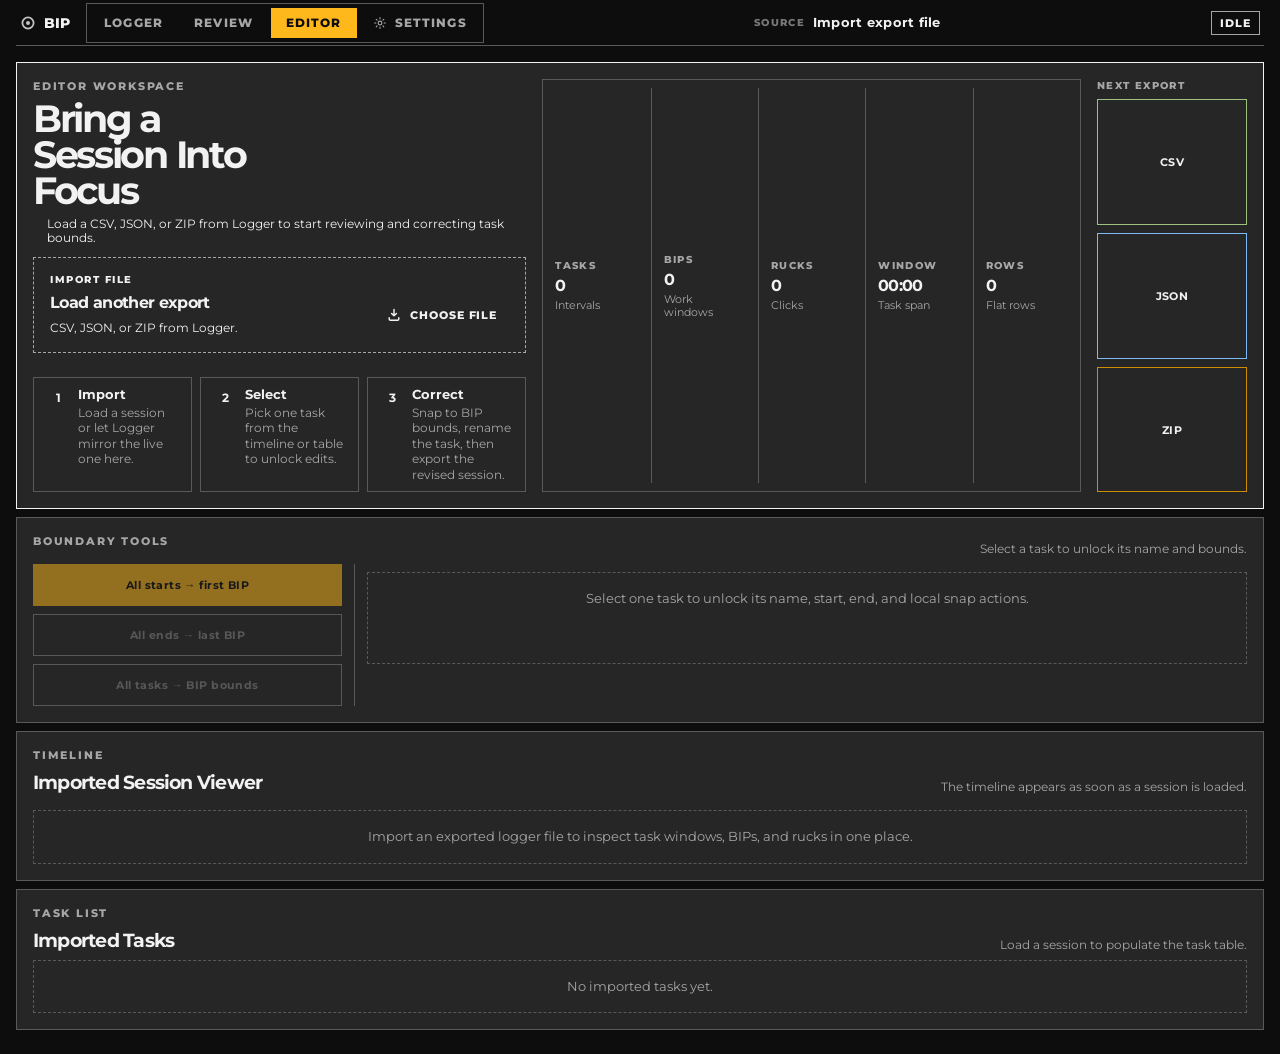
==== commit 1d22a719: "fix: flat, token-based light and dark surfaces Remove legacy light-mode overrides, translucent tints" ====
--- a/editor.html
+++ b/editor.html
@@ -23,11 +23,11 @@
         }
       })();
     </script>
-    <link rel="manifest" href="./manifest.webmanifest?v=20261010-1" />
+    <link rel="manifest" href="./manifest.webmanifest?v=20261010-2" />
     <link rel="icon" href="./icons/app-icon.svg" type="image/svg+xml" />
     <link rel="apple-touch-icon" href="./icons/app-icon.svg" />
-    <link rel="stylesheet" href="./moti-tokens.css?v=20261010-1" />
-    <link rel="stylesheet" href="./styles.css?v=20261010-1" />
+    <link rel="stylesheet" href="./moti-tokens.css?v=20261010-2" />
+    <link rel="stylesheet" href="./styles.css?v=20261010-2" />
   </head>
   <body class="editor-page">
     <div class="app-shell app-shell--editor-workspace">
@@ -262,9 +262,9 @@
     </div>
 
     <div id="editorSrStatus" class="sr-only" aria-live="polite"></div>
-    <script src="./preferences.js?v=20261010-1"></script>
-    <script src="./theme.js?v=20261010-1"></script>
-    <script src="./pwa.js?v=20261010-1"></script>
-    <script src="./editor.js?v=20261010-1"></script>
+    <script src="./preferences.js?v=20261010-2"></script>
+    <script src="./theme.js?v=20261010-2"></script>
+    <script src="./pwa.js?v=20261010-2"></script>
+    <script src="./editor.js?v=20261010-2"></script>
   </body>
 </html>
--- a/styles.css
+++ b/styles.css
@@ -254,9 +254,7 @@
   border-radius: var(--radius-sm);
   background: var(--panel-strong);
   border: 1px solid var(--line-mid);
-  box-shadow:
-    inset 0 1px 0 rgba(255, 255, 255, 0.05),
-    0 18px 46px rgba(0, 0, 0, 0.28);
+  box-shadow: none;
 }
 
 .theme-panel__eyebrow {
@@ -279,7 +277,7 @@
   padding: 8px 12px;
   border-radius: var(--radius-sm);
   border: 1px solid var(--line);
-  background: rgba(255, 255, 255, 0.03);
+  background: var(--surface);
   color: var(--muted-strong);
   font-weight: 700;
   text-align: left;
@@ -303,10 +301,8 @@
 
 .theme-option[aria-pressed="true"] {
   color: var(--heading-strong);
-  border-color: color-mix(in srgb, var(--task) 30%, transparent);
-  background:
-    color-mix(in srgb, var(--task) 10%, transparent),
-    color-mix(in srgb, var(--task) 8%, transparent);
+  border-color: var(--task);
+  background: var(--surface);
 }
 
 .save-dot {
@@ -314,7 +310,7 @@
   height: 6px;
   border-radius: var(--radius-sm);
   background: var(--play);
-  box-shadow: 0 0 0 1px color-mix(in srgb, var(--play) 28%, transparent);
+  box-shadow: none;
   opacity: 0.82;
   transition: background var(--t-mid) ease;
 }
@@ -337,20 +333,20 @@
 
 .state-pill--paused {
   color: var(--muted);
-  background: rgba(255, 255, 255, 0.04);
+  background: var(--surface);
   border-color: var(--line);
 }
 
 .state-pill--running {
   color: var(--ink);
-  background: color-mix(in srgb, var(--play) 12%, transparent);
-  border-color: color-mix(in srgb, var(--play) 25%, transparent);
+  background: var(--surface);
+  border-color: var(--play);
 }
 
 .state-pill--finished {
   color: var(--ink);
-  background: color-mix(in srgb, var(--play) 16%, transparent);
-  border-color: color-mix(in srgb, var(--play) 32%, transparent);
+  background: var(--surface);
+  border-color: var(--play);
 }
 
 .main-grid {
@@ -368,9 +364,7 @@
   border-radius: var(--radius-sm);
   background: var(--panel);
   border: 1px solid var(--line);
-  box-shadow:
-    inset 0 1px 0 rgba(255, 255, 255, 0.04),
-    0 2px 14px rgba(0, 0, 0, 0.28);
+  box-shadow: none;
 }
 
 .col-clock {
@@ -385,7 +379,7 @@
   border-radius: var(--radius-sm);
   background: var(--panel-inset);
   border: 1px solid var(--line);
-  box-shadow: inset 0 2px 8px rgba(0, 0, 0, 0.3);
+  box-shadow: none;
 }
 
 .clock-display {
@@ -399,7 +393,7 @@
 }
 
 .clock-display--running {
-  text-shadow: 0 0 40px color-mix(in srgb, var(--play) 20%, transparent);
+  text-shadow: none;
 }
 
 .live-status {
@@ -424,7 +418,7 @@
   gap: 8px;
   padding: 8px 8px;
   border-radius: var(--radius-sm);
-  background: rgba(255, 255, 255, 0.025);
+  background: var(--surface);
   border: 1px solid var(--line);
   font-size: 0.8rem;
   font-weight: 600;
@@ -445,13 +439,13 @@
 }
 
 .badge--task.badge--live {
-  background: color-mix(in srgb, var(--task) 7%, transparent);
-  border-color: color-mix(in srgb, var(--task) 22%, transparent);
+  background: var(--surface);
+  border-color: var(--task);
 }
 
 .badge--bip.badge--live {
-  background: color-mix(in srgb, var(--bip) 7%, transparent);
-  border-color: color-mix(in srgb, var(--bip) 22%, transparent);
+  background: var(--surface);
+  border-color: var(--bip);
 }
 
 .mini-stats {
@@ -467,7 +461,7 @@
   gap: 4px;
   padding: 8px 8px;
   border-radius: var(--radius-sm);
-  background: rgba(255, 255, 255, 0.02);
+  background: var(--surface);
   border: 1px solid var(--line);
   font-size: 0.72rem;
   color: var(--muted);
@@ -531,7 +525,7 @@
   position: absolute;
   inset: 0;
   border-radius: var(--radius-sm);
-  background: rgba(255, 255, 255, 0.055);
+  background: transparent;
   pointer-events: none;
 }
 
@@ -557,53 +551,53 @@
 }
 
 .action-btn--play {
-  background: color-mix(in srgb, var(--play) 22%, transparent);
-  border-color: color-mix(in srgb, var(--play) 30%, transparent);
+  background: var(--surface);
+  border-color: var(--play);
   color: var(--ink);
 }
 
 .action-btn--pause {
-  background: color-mix(in srgb, var(--pause) 22%, transparent);
-  border-color: color-mix(in srgb, var(--pause) 28%, transparent);
+  background: var(--surface);
+  border-color: var(--pause);
   color: var(--ink);
 }
 
 .action-btn--task {
-  background: color-mix(in srgb, var(--task) 20%, transparent);
-  border-color: color-mix(in srgb, var(--task) 28%, transparent);
+  background: var(--surface);
+  border-color: var(--task);
   color: var(--ink);
 }
 
 .action-btn--task[data-active="true"] {
-  background: color-mix(in srgb, var(--danger) 26%, transparent);
-  border-color: color-mix(in srgb, var(--danger) 42%, transparent);
-  color: var(--ink);
-  box-shadow: 0 0 22px color-mix(in srgb, var(--danger) 10%, transparent);
+  background: var(--surface);
+  border-color: var(--danger);
+  color: var(--ink);
+  box-shadow: none;
 }
 
 .action-btn--bip {
-  background: color-mix(in srgb, var(--bip) 20%, transparent);
-  border-color: color-mix(in srgb, var(--bip) 28%, transparent);
+  background: var(--surface);
+  border-color: var(--bip);
   color: var(--ink);
 }
 
 .action-btn--bip[data-active="true"] {
-  background: color-mix(in srgb, var(--danger) 26%, transparent);
-  border-color: color-mix(in srgb, var(--danger) 42%, transparent);
-  color: var(--ink);
-  box-shadow: 0 0 22px color-mix(in srgb, var(--danger) 10%, transparent);
+  background: var(--surface);
+  border-color: var(--danger);
+  color: var(--ink);
+  box-shadow: none;
 }
 
 .action-btn--ruck {
-  background: color-mix(in srgb, var(--ruck) 20%, transparent);
-  border-color: color-mix(in srgb, var(--ruck) 28%, transparent);
+  background: var(--surface);
+  border-color: var(--ruck);
   color: var(--ink);
 }
 
 .action-btn:hover:not([disabled]),
 .action-btn:focus-visible:not([disabled]) {
   transform: translateY(-2px);
-  box-shadow: 0 8px 28px rgba(0, 0, 0, 0.38);
+  box-shadow: none;
   outline: none;
 }
 
@@ -629,7 +623,7 @@
 .selected-task-panel {
   border-radius: var(--radius-sm);
   border: 1px solid var(--line);
-  background: rgba(255, 255, 255, 0.02);
+  background: var(--surface);
 }
 
 .field-block {
@@ -642,10 +636,8 @@
 .field-block--task-flow {
   justify-content: center;
   min-height: 84px;
-  border-color: color-mix(in srgb, var(--ruck) 20%, transparent);
-  background:
-    color-mix(in srgb, var(--ruck) 5%, transparent),
-    rgba(255, 255, 255, 0.02);
+  border-color: var(--ruck);
+  background: var(--surface);
 }
 
 .field-block__top {
@@ -670,55 +662,42 @@
 
 .field-block input {
   width: 100%;
-  padding: 8px 12px;
+  height: 40px;
+  padding: 0 12px;
   border: 1px solid var(--line-mid);
   border-radius: var(--radius-sm);
-  background: var(--panel-inset);
+  background: var(--surface);
   color: var(--text);
   font-size: 0.86rem;
-  border-left: 3px solid transparent;
   transition: border-color var(--t-mid) ease, box-shadow var(--t-mid) ease;
 }
 
 .field-block select {
   width: 100%;
   padding: 8px 12px;
-  border: 1px solid var(--line-mid);
-  border-radius: var(--radius-sm);
-  background: var(--panel-inset);
+  border: 1px solid var(--border-strong);
+  border-radius: var(--radius-sm);
+  background: var(--surface);
   color: var(--text);
   font-size: 0.86rem;
   transition: border-color var(--t-mid) ease, box-shadow var(--t-mid) ease;
 }
 
-.field-block--activity input {
-  border-left-color: color-mix(in srgb, var(--task) 60%, transparent);
-}
-
-.field-block--period input {
-  border-left-color: color-mix(in srgb, var(--play) 60%, transparent);
-}
-
-.field-block--task input,
-.field-block--selected input {
-  border-left-color: color-mix(in srgb, var(--ruck) 55%, transparent);
-}
-
 .field-block input::placeholder {
-  color: rgba(140, 151, 164, 0.44);
+  color: var(--ink-muted);
   font-size: 0.8rem;
 }
 
 .field-block input:focus-visible {
   outline: none;
-  border-color: color-mix(in srgb, var(--play) 50%, transparent);
-  box-shadow: 0 0 0 3px color-mix(in srgb, var(--play) 8%, transparent);
+  border-color: var(--brand);
+  box-shadow: none;
 }
 
 .field-block select:focus-visible {
   outline: none;
-  border-color: color-mix(in srgb, var(--play) 50%, transparent);
-  box-shadow: 0 0 0 3px color-mix(in srgb, var(--play) 8%, transparent);
+  border-color: var(--brand);
+  box-shadow: none;
 }
 
 .selected-task-panel {
@@ -774,8 +753,8 @@
 
 .selected-task-panel[data-state="active"] .selected-task-panel__state {
   color: var(--ink);
-  border-color: color-mix(in srgb, var(--play) 26%, transparent);
-  background: color-mix(in srgb, var(--play) 11%, transparent);
+  border-color: var(--play);
+  background: var(--surface);
 }
 
 .selected-task-panel__actions {
@@ -800,9 +779,7 @@
   padding: 8px 12px;
   border-radius: var(--radius-sm);
   border: 1px solid var(--line-mid);
-  background:
-    rgba(255, 255, 255, 0.03),
-    rgba(255, 255, 255, 0.02);
+  background: var(--surface);
   text-align: left;
   cursor: pointer;
   transition:
@@ -815,10 +792,8 @@
 .selected-task-time:hover:not([disabled]),
 .selected-task-time:focus-visible:not([disabled]) {
   transform: translateY(-1px);
-  border-color: color-mix(in srgb, var(--task) 24%, transparent);
-  background:
-    color-mix(in srgb, var(--task) 8%, transparent),
-    rgba(255, 255, 255, 0.025);
+  border-color: var(--task);
+  background: var(--surface);
   outline: none;
 }
 
@@ -830,9 +805,7 @@
 .selected-task-time--static:focus-visible {
   transform: none;
   border-color: var(--line-mid);
-  background:
-    rgba(255, 255, 255, 0.03),
-    rgba(255, 255, 255, 0.02);
+  background: var(--surface);
 }
 
 .selected-task-time:active:not([disabled]) {
@@ -860,10 +833,8 @@
 }
 
 .selected-task-panel[data-state="active"] .selected-task-time:last-child {
-  border-color: color-mix(in srgb, var(--play) 24%, transparent);
-  background:
-    color-mix(in srgb, var(--play) 8%, transparent),
-    rgba(255, 255, 255, 0.02);
+  border-color: var(--play);
+  background: var(--surface);
 }
 
 .aux-btn,
@@ -879,7 +850,7 @@
   padding: 8px 8px;
   border-radius: var(--radius-sm);
   border: 1px solid var(--line-strong);
-  background: rgba(255, 255, 255, 0.03);
+  background: var(--surface);
   cursor: pointer;
   font-size: 0.73rem;
   font-weight: 700;
@@ -894,7 +865,7 @@
 .finish-btn:hover:not([disabled]),
 .modal-btn:hover:not([disabled]) {
   transform: translateY(-1px);
-  background: rgba(255, 255, 255, 0.055);
+  background: var(--surface);
   color: var(--text);
 }
 
@@ -918,17 +889,17 @@
 .aux-btn--primary,
 .modal-btn--primary {
   color: var(--ink);
-  border-color: color-mix(in srgb, var(--play) 30%, transparent);
-  background: color-mix(in srgb, var(--play) 10%, transparent);
+  border-color: var(--play);
+  background: var(--surface);
 }
 
 .aux-btn--danger {
-  border-color: color-mix(in srgb, var(--danger) 28%, transparent);
+  border-color: var(--danger);
   color: var(--ink);
 }
 
 .aux-btn--danger:hover:not([disabled]) {
-  background: color-mix(in srgb, var(--danger) 10%, transparent);
+  background: var(--surface);
 }
 
 .export-row {
@@ -950,38 +921,38 @@
   width: 100%;
   justify-content: center;
   color: var(--ink);
-  border-color: color-mix(in srgb, var(--play) 30%, transparent);
-  background: color-mix(in srgb, var(--play) 10%, transparent);
+  border-color: var(--play);
+  background: var(--surface);
 }
 
 .export-btn--danger {
-  border-color: color-mix(in srgb, var(--danger) 28%, transparent);
+  border-color: var(--danger);
   color: var(--ink);
 }
 
 .export-btn--danger:hover {
-  background: color-mix(in srgb, var(--danger) 10%, transparent);
+  background: var(--surface);
 }
 
 .finish-btn {
   width: 100%;
   justify-content: center;
   color: var(--ink);
-  border-color: color-mix(in srgb, var(--danger) 28%, transparent);
-  background: color-mix(in srgb, var(--danger) 6%, transparent);
+  border-color: var(--danger);
+  background: var(--surface);
 }
 
 .finish-btn[data-state="armed"] {
   color: var(--ink);
-  border-color: color-mix(in srgb, var(--danger) 46%, transparent);
-  background: color-mix(in srgb, var(--danger) 18%, transparent);
-  box-shadow: 0 0 0 1px color-mix(in srgb, var(--danger) 22%, transparent);
+  border-color: var(--danger);
+  background: var(--surface);
+  box-shadow: none;
 }
 
 .finish-btn[data-state="finished"] {
   color: var(--ink);
-  border-color: color-mix(in srgb, var(--play) 28%, transparent);
-  background: color-mix(in srgb, var(--play) 8%, transparent);
+  border-color: var(--play);
+  background: var(--surface);
 }
 
 .timeline-strip {
@@ -1036,21 +1007,21 @@
   grid-template-columns: minmax(320px, 1.06fr) minmax(0, 1.54fr);
   gap: 8px;
   align-items: stretch;
-  --review-mode-accent: color-mix(in srgb, var(--bip) 95%, transparent);
-  --review-mode-accent-soft: color-mix(in srgb, var(--bip) 14%, transparent);
-  --review-mode-accent-border: color-mix(in srgb, var(--bip) 24%, transparent);
+  --review-mode-accent: var(--bip);
+  --review-mode-accent-soft: var(--surface);
+  --review-mode-accent-border: var(--border-subtle);
   --review-mode-accent-text: var(--ink);
-  --review-mode-note-bg: color-mix(in srgb, var(--play) 12%, transparent);
-  --review-mode-note-border: color-mix(in srgb, var(--play) 22%, transparent);
+  --review-mode-note-bg: var(--surface);
+  --review-mode-note-border: var(--border-subtle);
 }
 
 .review-overview[data-metric-mode="task"] {
-  --review-mode-accent: color-mix(in srgb, var(--pause) 96%, transparent);
-  --review-mode-accent-soft: color-mix(in srgb, var(--pause) 15%, transparent);
-  --review-mode-accent-border: color-mix(in srgb, var(--pause) 28%, transparent);
+  --review-mode-accent: var(--pause);
+  --review-mode-accent-soft: var(--surface);
+  --review-mode-accent-border: var(--border-subtle);
   --review-mode-accent-text: var(--ink);
-  --review-mode-note-bg: color-mix(in srgb, var(--pause) 12%, transparent);
-  --review-mode-note-border: color-mix(in srgb, var(--pause) 24%, transparent);
+  --review-mode-note-bg: var(--surface);
+  --review-mode-note-border: var(--border-subtle);
 }
 
 .editor-overview {
@@ -1078,13 +1049,9 @@
   gap: 8px;
   padding: 16px;
   border-radius: var(--radius-sm);
-  background:
-    rgba(255, 255, 255, 0.025),
-    var(--panel);
+  background: var(--surface);
   border: 1px solid var(--line);
-  box-shadow:
-    inset 0 1px 0 rgba(255, 255, 255, 0.04),
-    0 10px 28px rgba(0, 0, 0, 0.18);
+  box-shadow: none;
 }
 
 .settings-preview__clock {
@@ -1121,10 +1088,8 @@
 
 .settings-choice[aria-pressed="true"] {
   color: var(--heading-strong);
-  border-color: color-mix(in srgb, var(--task) 28%, transparent);
-  background:
-    color-mix(in srgb, var(--task) 8%, transparent),
-    color-mix(in srgb, var(--task) 8%, transparent);
+  border-color: var(--task);
+  background: var(--surface);
 }
 
 .settings-custom-time-zone {
@@ -1138,7 +1103,7 @@
   padding: 16px 16px;
   border-radius: var(--radius-sm);
   border: 1px solid var(--line);
-  background: rgba(255, 255, 255, 0.02);
+  background: var(--surface);
 }
 
 .settings-note__copy,
@@ -1165,13 +1130,9 @@
 .review-kpi,
 .editor-metrics-strip {
   border-radius: var(--radius-sm);
-  background:
-    rgba(255, 255, 255, 0.02),
-    var(--panel);
+  background: var(--surface);
   border: 1px solid var(--line);
-  box-shadow:
-    inset 0 1px 0 rgba(255, 255, 255, 0.04),
-    0 10px 30px rgba(0, 0, 0, 0.22);
+  box-shadow: none;
 }
 
 .review-hero {
@@ -1180,10 +1141,7 @@
   gap: 16px;
   padding: 16px 20px;
   align-items: start;
-  background:
-    var(--review-mode-accent-soft),
-    rgba(255, 255, 255, 0.02),
-    var(--panel);
+  background: var(--surface);
   border-color: var(--review-mode-accent-border);
 }
 
@@ -1299,19 +1257,19 @@
 }
 
 .review-kpi--work {
-  border-color: color-mix(in srgb, var(--bip) 18%, transparent);
+  border-color: var(--border-subtle);
 }
 
 .review-kpi--rest {
-  border-color: color-mix(in srgb, var(--pause) 18%, transparent);
+  border-color: var(--border-subtle);
 }
 
 .review-kpi--phase {
-  border-color: color-mix(in srgb, var(--ruck) 18%, transparent);
+  border-color: var(--border-subtle);
 }
 
 .review-kpi--clock {
-  border-color: color-mix(in srgb, var(--task) 18%, transparent);
+  border-color: var(--border-subtle);
 }
 
 .review-kpi--gauge {
@@ -1327,7 +1285,7 @@
 
 .ratio-gauge {
   --ratio: 0deg;
-  --ratio-color: color-mix(in srgb, var(--bip) 95%, transparent);
+  --ratio-color: var(--bip);
   position: relative;
   display: grid;
   place-items: center;
@@ -1338,8 +1296,8 @@
   border-radius: var(--radius-sm);
   background:
     var(--panel) 0,
-    conic-gradient(var(--ratio-color) 0deg, var(--ratio-color) var(--ratio), rgba(255, 255, 255, 0.08) var(--ratio), rgba(255, 255, 255, 0.08) 360deg);
-  box-shadow: inset 0 1px 0 rgba(255, 255, 255, 0.04);
+    conic-gradient(var(--ratio-color) 0deg, var(--ratio-color) var(--ratio), var(--border-subtle) var(--ratio), var(--border-subtle) 360deg);
+  box-shadow: none;
 }
 
 .ratio-gauge__value {
@@ -1393,11 +1351,9 @@
   width: fit-content;
   padding: 8px;
   border-radius: var(--radius-sm);
-  background:
-    rgba(255, 255, 255, 0.035),
-    rgba(255, 255, 255, 0.03);
+  background: var(--surface);
   border: 1px solid var(--line-mid);
-  box-shadow: inset 0 1px 0 rgba(255, 255, 255, 0.03);
+  box-shadow: none;
 }
 
 .review-toggle__btn {
@@ -1406,7 +1362,7 @@
   min-height: 46px;
   padding: 8px 16px;
   border-radius: var(--radius-sm);
-  background: rgba(7, 10, 15, 0.38);
+  background: var(--surface);
   border-color: var(--line);
 }
 
@@ -1416,19 +1372,19 @@
 
 .review-toggle__btn[aria-pressed="false"]:hover:not([disabled]),
 .review-toggle__btn[aria-pressed="false"]:focus-visible:not([disabled]) {
-  background: rgba(255, 255, 255, 0.055);
+  background: var(--surface);
 }
 
 .review-toggle__btn--task[aria-pressed="true"] {
   color: var(--ink);
-  border-color: color-mix(in srgb, var(--pause) 34%, transparent);
-  background: color-mix(in srgb, var(--pause) 14%, transparent);
+  border-color: var(--border-subtle);
+  background: var(--surface);
 }
 
 .review-toggle__btn--bip[aria-pressed="true"] {
   color: var(--ink);
-  border-color: color-mix(in srgb, var(--play) 30%, transparent);
-  background: color-mix(in srgb, var(--play) 10%, transparent);
+  border-color: var(--border-subtle);
+  background: var(--surface);
 }
 
 .review-mode-note {
@@ -1436,9 +1392,7 @@
   padding: 8px 12px;
   border-radius: var(--radius-sm);
   border: 1px solid var(--review-mode-note-border);
-  background:
-    rgba(255, 255, 255, 0.03),
-    var(--review-mode-note-bg);
+  background: var(--surface);
   color: var(--review-mode-accent-text);
   font-size: 0.76rem;
   line-height: 1.45;
@@ -1465,7 +1419,7 @@
   min-height: 70px;
   padding: 8px 12px;
   border-radius: var(--radius-sm);
-  background: rgba(255, 255, 255, 0.028);
+  background: var(--surface);
   border: 1px solid var(--line);
   text-align: center;
 }
@@ -1487,17 +1441,13 @@
 
 .review-overview[data-metric-mode="bip"] .review-kpi--work,
 .review-overview[data-metric-mode="bip"] .review-kpi--gauge {
-  background:
-    color-mix(in srgb, var(--bip) 7%, transparent),
-    var(--panel);
+  background: var(--surface);
 }
 
 .review-overview[data-metric-mode="task"] .review-kpi--work,
 .review-overview[data-metric-mode="task"] .review-kpi--gauge {
-  border-color: color-mix(in srgb, var(--pause) 22%, transparent);
-  background:
-    color-mix(in srgb, var(--pause) 8%, transparent),
-    var(--panel);
+  border-color: var(--border-subtle);
+  background: var(--surface);
 }
 
 .review-panel--table {
@@ -1575,15 +1525,15 @@
   font-weight: 800;
   letter-spacing: 0.1em;
   text-transform: uppercase;
-  color: rgba(208, 226, 248, 0.92);
-  background: color-mix(in srgb, var(--task) 14%, transparent);
-  border: 1px solid color-mix(in srgb, var(--task) 22%, transparent);
+  color: var(--ink);
+  background: var(--surface);
+  border: 1px solid var(--border-strong);
 }
 
 .review-badge--live {
   color: var(--ink);
-  background: color-mix(in srgb, var(--play) 16%, transparent);
-  border-color: color-mix(in srgb, var(--play) 24%, transparent);
+  background: var(--surface);
+  border-color: var(--border-subtle);
 }
 
 .review-table__task-meta {
@@ -1599,13 +1549,9 @@
   width: min(520px, 100%);
   padding: 32px 32px 32px;
   border-radius: var(--radius-sm);
-  background:
-    rgba(255, 255, 255, 0.02),
-    var(--panel);
+  background: var(--surface);
   border: 1px solid var(--line-mid);
-  box-shadow:
-    inset 0 1px 0 rgba(255, 255, 255, 0.04),
-    0 16px 40px rgba(0, 0, 0, 0.34);
+  box-shadow: none;
   text-align: center;
 }
 
@@ -1690,7 +1636,7 @@
   min-height: 68px;
   padding: 8px 12px;
   border-radius: var(--radius-sm);
-  background: rgba(255, 255, 255, 0.024);
+  background: var(--surface);
   border: 1px solid var(--line);
 }
 
@@ -1700,7 +1646,7 @@
   width: 24px;
   height: 24px;
   border-radius: var(--radius-sm);
-  background: color-mix(in srgb, var(--bip) 12%, transparent);
+  background: var(--surface);
   color: var(--ink);
   font-family: var(--font-sans);
   font-size: 0.74rem;
@@ -1754,13 +1700,9 @@
   max-width: none;
   padding: 16px 16px 16px;
   border-radius: var(--radius-sm);
-  border: 1px dashed color-mix(in srgb, var(--bip) 30%, transparent);
-  background:
-    color-mix(in srgb, var(--bip) 18%, transparent),
-    rgba(9, 14, 20, 0.74);
-  box-shadow:
-    inset 0 0 0 1px color-mix(in srgb, var(--task) 14%, transparent),
-    inset 0 1px 0 color-mix(in srgb, var(--bip) 10%, transparent);
+  border: 1px dashed var(--border-strong);
+  background: var(--surface);
+  box-shadow: none;
   cursor: pointer;
   transition:
     border-color var(--t-mid) ease,
@@ -1772,27 +1714,18 @@
 .editor-import:hover,
 .editor-import--dragover {
   transform: translateY(-1px);
-  border-color: color-mix(in srgb, var(--bip) 34%, transparent);
-  box-shadow:
-    inset 0 0 0 1px color-mix(in srgb, var(--task) 18%, transparent),
-    inset 0 1px 0 color-mix(in srgb, var(--bip) 14%, transparent),
-    0 12px 36px rgba(0, 0, 0, 0.26);
-  background:
-    color-mix(in srgb, var(--bip) 12%, transparent),
-    rgba(9, 14, 20, 0.82);
+  border-color: var(--bip);
+  box-shadow: none;
+  background: var(--surface);
 }
 
 .editor-import--disabled,
 .editor-import--disabled:hover {
   transform: none;
   cursor: not-allowed;
-  border-color: rgba(255, 255, 255, 0.08);
-  box-shadow:
-    inset 0 0 0 1px rgba(255, 255, 255, 0.04),
-    inset 0 1px 0 rgba(255, 255, 255, 0.03);
-  background:
-    rgba(255, 255, 255, 0.04),
-    rgba(9, 14, 20, 0.72);
+  border-color: var(--border-subtle);
+  box-shadow: none;
+  background: var(--surface);
 }
 
 .editor-import input {
@@ -1822,7 +1755,7 @@
 
 .editor-import__copy {
   grid-area: copy;
-  color: rgba(223, 232, 240, 0.9);
+  color: var(--ink);
   font-size: 0.76rem;
   line-height: 1.28;
   max-width: none;
@@ -1836,7 +1769,7 @@
   gap: 8px;
   padding: 8px 12px;
   border-radius: var(--radius-sm);
-  background: color-mix(in srgb, var(--bip) 18%, transparent);
+  background: var(--surface);
   color: var(--ink);
   font-size: 0.7rem;
   font-weight: 800;
@@ -1924,34 +1857,34 @@
 
 .export-btn--csv {
   color: var(--ink);
-  border-color: color-mix(in srgb, var(--bip) 30%, transparent);
-  background: color-mix(in srgb, var(--bip) 10%, transparent);
+  border-color: var(--bip);
+  background: var(--surface);
 }
 
 .export-btn--csv:hover:not([disabled]) {
-  background: color-mix(in srgb, var(--bip) 18%, transparent);
+  background: var(--surface);
   color: var(--ink);
 }
 
 .export-btn--json {
   color: var(--ink);
-  border-color: color-mix(in srgb, var(--task) 30%, transparent);
-  background: color-mix(in srgb, var(--task) 10%, transparent);
+  border-color: var(--task);
+  background: var(--surface);
 }
 
 .export-btn--json:hover:not([disabled]) {
-  background: color-mix(in srgb, var(--task) 18%, transparent);
+  background: var(--surface);
   color: var(--ink);
 }
 
 .export-btn--zip {
   color: var(--ink);
-  border-color: color-mix(in srgb, var(--ruck) 30%, transparent);
-  background: color-mix(in srgb, var(--ruck) 10%, transparent);
+  border-color: var(--ruck);
+  background: var(--surface);
 }
 
 .export-btn--zip:hover:not([disabled]) {
-  background: color-mix(in srgb, var(--ruck) 18%, transparent);
+  background: var(--surface);
   color: var(--ink);
 }
 
@@ -2148,7 +2081,7 @@
   padding: 8px 12px;
   border-radius: var(--radius-sm);
   border: 1px solid var(--line);
-  background: rgba(255, 255, 255, 0.025);
+  background: var(--surface);
   text-align: left;
   cursor: pointer;
   transition:
@@ -2159,12 +2092,12 @@
 
 .editor-track-row__meta:hover {
   transform: translateY(-1px);
-  border-color: color-mix(in srgb, var(--task) 26%, transparent);
+  border-color: var(--task);
 }
 
 .editor-track-row--selected .editor-track-row__meta {
-  border-color: color-mix(in srgb, var(--task) 30%, transparent);
-  background: color-mix(in srgb, var(--task) 8%, transparent);
+  border-color: var(--task);
+  background: var(--surface);
 }
 
 .editor-track-row__name {
@@ -2182,7 +2115,7 @@
 }
 
 .editor-table__row--selected {
-  background: color-mix(in srgb, var(--task) 6%, transparent);
+  background: var(--surface);
 }
 
 .timeline-workbench {
@@ -2190,13 +2123,13 @@
   border-radius: var(--radius-sm);
   border: 1px solid var(--line);
   background: var(--panel);
-  box-shadow: inset 0 1px 0 rgba(255, 255, 255, 0.03);
+  box-shadow: none;
   max-height: 176px;
   overflow-x: auto;
   overflow-y: auto;
   -webkit-overflow-scrolling: touch;
   scrollbar-width: thin;
-  scrollbar-color: rgba(255, 255, 255, 0.09) transparent;
+  scrollbar-color: var(--border-strong) transparent;
   overscroll-behavior-x: contain;
 }
 
@@ -2213,7 +2146,7 @@
 }
 
 .timeline-workbench::-webkit-scrollbar-thumb {
-  background: rgba(255, 255, 255, 0.09);
+  background: var(--surface);
   border-radius: var(--radius-sm);
 }
 
@@ -2235,7 +2168,7 @@
 .timeline-scale__item::before {
   content: "";
   height: 5px;
-  border-left: 1px solid rgba(255, 255, 255, 0.1);
+  border-left: 1px solid var(--border-subtle);
 }
 
 .timeline-scale__label {
@@ -2286,7 +2219,7 @@
   position: relative;
   border-radius: var(--radius-sm);
   border: 1px solid var(--line);
-  background: rgba(4, 8, 12, 0.65);
+  background: var(--surface);
 }
 
 .timeline-lane--tasks {
@@ -2301,7 +2234,7 @@
   content: "";
   position: absolute;
   inset: 0;
-  background: rgba(255, 255, 255, 0.02);
+  background: transparent;
   pointer-events: none;
 }
 
@@ -2320,16 +2253,16 @@
 .task-span {
   top: 7px;
   height: 12px;
-  background: color-mix(in srgb, var(--task) 90%, transparent);
-  border-color: rgba(200, 224, 252, 0.14);
+  background: var(--surface);
+  border-color: var(--border-subtle);
 }
 
 .task-span--active {
-  box-shadow: 0 0 0 2px color-mix(in srgb, var(--task) 26%, transparent), 0 0 14px color-mix(in srgb, var(--task) 14%, transparent);
+  box-shadow: none;
 }
 
 .task-span--selected {
-  box-shadow: 0 0 0 2px rgba(235, 243, 252, 0.34);
+  box-shadow: 0 0 0 2px var(--ink);
 }
 
 .task-span__label,
@@ -2340,7 +2273,7 @@
   transform: translateY(-50%);
   font-size: 0.55rem;
   font-weight: 800;
-  color: rgba(6, 14, 24, 0.85);
+  color: var(--gray-950);
   white-space: nowrap;
   letter-spacing: 0.02em;
 }
@@ -2348,12 +2281,12 @@
 .bip-span {
   top: 11px;
   height: 11px;
-  background: color-mix(in srgb, var(--bip) 90%, transparent);
-  border-color: rgba(200, 240, 180, 0.14);
+  background: var(--surface);
+  border-color: var(--border-subtle);
 }
 
 .bip-span--active {
-  box-shadow: 0 0 0 2px color-mix(in srgb, var(--bip) 26%, transparent), 0 0 14px color-mix(in srgb, var(--bip) 12%, transparent);
+  box-shadow: none;
 }
 
 .ruck-marker {
@@ -2365,7 +2298,7 @@
   padding: 0;
   border-radius: var(--radius-sm);
   background: var(--ruck);
-  border: 1px solid rgba(255, 240, 200, 0.18);
+  border: 1px solid var(--border-subtle);
   cursor: pointer;
   appearance: none;
 }
@@ -2378,14 +2311,14 @@
   width: 1px;
   height: 8px;
   transform: translateX(-50%);
-  background: color-mix(in srgb, var(--ruck) 44%, transparent);
+  background: var(--ruck);
 }
 
 .empty-state {
   padding: 16px;
   border-radius: var(--radius-sm);
-  border: 1px dashed rgba(255, 255, 255, 0.08);
-  background: rgba(255, 255, 255, 0.015);
+  border: 1px dashed var(--border-subtle);
+  background: var(--surface);
   text-align: center;
 }
 
@@ -2449,7 +2382,7 @@
   height: 17px;
   padding: 0 4px;
   border-radius: var(--radius-sm);
-  background: rgba(255, 255, 255, 0.07);
+  background: var(--surface);
   font-size: 0.64rem;
   font-weight: 700;
   letter-spacing: 0;
@@ -2468,9 +2401,9 @@
   border-bottom: none;
   border-radius: var(--radius-sm);
   padding: 8px 12px;
-  box-shadow: 0 -12px 48px rgba(0, 0, 0, 0.5);
+  box-shadow: none;
   scrollbar-width: thin;
-  scrollbar-color: rgba(255, 255, 255, 0.09) transparent;
+  scrollbar-color: var(--border-strong) transparent;
 }
 
 .log-content::-webkit-scrollbar {
@@ -2482,7 +2415,7 @@
 }
 
 .log-content::-webkit-scrollbar-thumb {
-  background: rgba(255, 255, 255, 0.09);
+  background: var(--surface);
   border-radius: var(--radius-sm);
 }
 
@@ -2500,7 +2433,7 @@
   padding: 8px 8px;
   border-radius: var(--radius-sm);
   border: 1px solid var(--line);
-  background: rgba(10, 15, 20, 0.7);
+  background: var(--surface);
   font-size: 0.79rem;
 }
 
@@ -2570,9 +2503,7 @@
   border-radius: var(--radius-sm);
   background: var(--panel-strong);
   border: 1px solid var(--line-mid);
-  box-shadow:
-    inset 0 1px 0 rgba(255, 255, 255, 0.05),
-    0 20px 80px rgba(0, 0, 0, 0.45);
+  box-shadow: none;
 }
 
 .activity-modal__eyebrow {
@@ -2629,14 +2560,9 @@
   width: min(540px, calc(100vw - 28px));
   padding: 20px;
   border-radius: var(--radius-sm);
-  background:
-    color-mix(in srgb, var(--task) 8%, transparent),
-    rgba(255, 255, 255, 0.03),
-    var(--panel-strong);
+  background: var(--surface);
   border: 1px solid var(--line-mid);
-  box-shadow:
-    inset 0 1px 0 rgba(255, 255, 255, 0.05),
-    0 24px 84px rgba(0, 0, 0, 0.5);
+  box-shadow: none;
 }
 
 .time-picker-modal__head {
@@ -2692,9 +2618,7 @@
   padding: 8px;
   border-radius: var(--radius-sm);
   border: 1px solid var(--line-mid);
-  background:
-    rgba(255, 255, 255, 0.03),
-    rgba(255, 255, 255, 0.015);
+  background: var(--surface);
   overflow: hidden;
 }
 
@@ -2706,11 +2630,9 @@
   height: 46px;
   transform: translateY(-50%);
   border-radius: var(--radius-sm);
-  border: 1px solid color-mix(in srgb, var(--task) 24%, transparent);
-  background:
-    color-mix(in srgb, var(--task) 10%, transparent),
-    rgba(255, 255, 255, 0.02);
-  box-shadow: inset 0 1px 0 rgba(255, 255, 255, 0.04);
+  border: 1px solid var(--border-strong);
+  background: var(--surface);
+  box-shadow: none;
   pointer-events: none;
 }
 
@@ -2727,12 +2649,12 @@
 
 .time-picker-wheel__viewport::before {
   top: 0;
-  background: rgba(16, 22, 32, 0.96);
+  background: transparent;
 }
 
 .time-picker-wheel__viewport::after {
   bottom: 0;
-  background: rgba(16, 22, 32, 0.96);
+  background: var(--surface);
 }
 
 .time-picker-wheel__list {
@@ -2780,199 +2702,6 @@
   transform: scale(1.04);
 }
 
-html[data-theme="light"] .review-toggle__btn {
-  background: rgba(255, 255, 255, 0.5);
-  border-color: rgba(64, 78, 97, 0.11);
-}
-
-html[data-theme="light"] .page-tab--active {
-  color: var(--ink);
-  background: color-mix(in srgb, var(--task) 24%, transparent);
-}
-
-html[data-theme="light"] .review-toggle__btn[aria-pressed="false"]:hover:not([disabled]),
-html[data-theme="light"] .review-toggle__btn[aria-pressed="false"]:focus-visible:not([disabled]) {
-  background: color-mix(in srgb, var(--task) 12%, transparent);
-}
-
-html[data-theme="light"] .state-pill--running,
-html[data-theme="light"] .state-pill--finished,
-html[data-theme="light"] .selected-task-panel[data-state="active"] .selected-task-panel__state,
-html[data-theme="light"] .aux-btn--primary,
-html[data-theme="light"] .modal-btn--primary,
-html[data-theme="light"] .new-activity-btn,
-html[data-theme="light"] .finish-btn[data-state="finished"],
-html[data-theme="light"] .review-toggle__btn--bip[aria-pressed="true"],
-html[data-theme="light"] .review-badge--live {
-  color: var(--ink);
-  border-color: color-mix(in srgb, var(--play) 34%, transparent);
-  background: color-mix(in srgb, var(--bip) 18%, transparent);
-}
-
-html[data-theme="light"] .aux-btn[disabled],
-html[data-theme="light"] .new-activity-btn[disabled],
-html[data-theme="light"] .finish-btn[disabled],
-html[data-theme="light"] .modal-btn[disabled] {
-  opacity: 0.62;
-}
-
-html[data-theme="light"] .aux-btn--primary[disabled],
-html[data-theme="light"] .modal-btn--primary[disabled] {
-  color: var(--ink);
-  border-color: color-mix(in srgb, var(--play) 22%, transparent);
-  background: color-mix(in srgb, var(--bip) 12%, transparent);
-}
-
-html[data-theme="light"] .badge--bip.badge--live,
-html[data-theme="light"] .selected-task-panel[data-state="active"] .selected-task-time:last-child,
-html[data-theme="light"] .review-overview[data-metric-mode="bip"] .review-kpi--work,
-html[data-theme="light"] .review-overview[data-metric-mode="bip"] .review-kpi--gauge {
-  border-color: color-mix(in srgb, var(--bip) 28%, transparent);
-  background:
-    color-mix(in srgb, var(--bip) 12%, transparent),
-    rgba(255, 255, 255, 0.02);
-}
-
-html[data-theme="light"] .review-mode-note {
-  color: var(--ink);
-}
-
-html[data-theme="light"] .top-bar__tag--activity {
-  color: var(--ink);
-}
-
-html[data-theme="light"] .top-bar__tag--period {
-  color: var(--ink);
-}
-
-html[data-theme="light"] .save-dot {
-  opacity: 1;
-  box-shadow: 0 0 0 1px color-mix(in srgb, var(--play) 28%, transparent);
-}
-
-html[data-theme="light"] .editor-guide__index {
-  color: var(--ink);
-}
-
-html[data-theme="light"] .action-btn--play {
-  color: var(--ink);
-  border-color: color-mix(in srgb, var(--play) 34%, transparent);
-  background: color-mix(in srgb, var(--bip) 28%, transparent);
-}
-
-html[data-theme="light"] .action-btn--bip {
-  color: var(--ink);
-  border-color: color-mix(in srgb, var(--play) 32%, transparent);
-  background: color-mix(in srgb, var(--bip) 24%, transparent);
-}
-
-html[data-theme="light"] .editor-import__cta {
-  background: color-mix(in srgb, var(--bip) 28%, transparent);
-  color: var(--ink);
-}
-
-html[data-theme="light"] .badge--task.badge--live,
-html[data-theme="light"] .review-badge {
-  color: var(--ink);
-  border-color: color-mix(in srgb, var(--task) 32%, transparent);
-  background: color-mix(in srgb, var(--task) 16%, transparent);
-}
-
-html[data-theme="light"] .editor-import__eyebrow {
-  color: var(--ink);
-}
-
-html[data-theme="light"] .editor-import__copy {
-  color: var(--text-sub);
-}
-
-html[data-theme="light"] .export-btn--csv {
-  color: var(--ink);
-  border-color: color-mix(in srgb, var(--play) 34%, transparent);
-  background: color-mix(in srgb, var(--bip) 18%, transparent);
-}
-
-html[data-theme="light"] .export-btn--csv:hover:not([disabled]) {
-  color: var(--ink);
-  background: color-mix(in srgb, var(--bip) 26%, transparent);
-}
-
-html[data-theme="light"] .export-btn--json {
-  color: var(--ink);
-  border-color: color-mix(in srgb, var(--task) 34%, transparent);
-  background: color-mix(in srgb, var(--task) 16%, transparent);
-}
-
-html[data-theme="light"] .export-btn--json:hover:not([disabled]) {
-  color: var(--ink);
-  background: color-mix(in srgb, var(--task) 24%, transparent);
-}
-
-html[data-theme="light"] .task-span {
-  background: color-mix(in srgb, var(--task) 94%, transparent);
-  border-color: rgba(255, 255, 255, 0.26);
-}
-
-html[data-theme="light"] .task-span--active {
-  box-shadow: 0 0 0 2px color-mix(in srgb, var(--task) 24%, transparent), 0 0 14px color-mix(in srgb, var(--task) 16%, transparent);
-}
-
-html[data-theme="light"] .bip-span {
-  background: color-mix(in srgb, var(--bip) 94%, transparent);
-  border-color: rgba(255, 255, 255, 0.3);
-}
-
-html[data-theme="light"] .bip-span--active {
-  box-shadow: 0 0 0 2px color-mix(in srgb, var(--bip) 24%, transparent), 0 0 14px color-mix(in srgb, var(--bip) 18%, transparent);
-}
-
-html[data-theme="light"] .editor-import,
-html[data-theme="light"] .editor-import--disabled,
-html[data-theme="light"] .timeline-lane,
-html[data-theme="light"] .log-content {
-  background:
-    rgba(255, 255, 255, 0.5),
-    rgba(244, 239, 230, 0.84);
-}
-
-html[data-theme="light"] .editor-import:hover,
-html[data-theme="light"] .editor-import--dragover {
-  background:
-    color-mix(in srgb, var(--bip) 12%, transparent),
-    rgba(246, 241, 233, 0.96);
-}
-
-html[data-theme="light"] .review-table__metric--accent {
-  color: var(--ink);
-}
-
-html[data-theme="light"] .review-table__metric--muted {
-  color: var(--ink);
-}
-
-html[data-theme="light"] .time-picker-wheel__viewport::before {
-  background: rgba(247, 242, 234, 0.96);
-}
-
-html[data-theme="light"] .time-picker-wheel__viewport::after {
-  background: rgba(247, 242, 234, 0.96);
-}
-
-html[data-theme="light"] .review-title,
-html[data-theme="light"] .review-kpi__value,
-html[data-theme="light"] .review-panel__title,
-html[data-theme="light"] .editor-import__title,
-html[data-theme="light"] .editor-metric__value,
-html[data-theme="light"] .editor-guide__copy strong,
-html[data-theme="light"] .selected-task-panel__title,
-html[data-theme="light"] .selected-task-time__value,
-html[data-theme="light"] .bucket-chip__value {
-  color: var(--heading-strong);
-}
-
-html[data-theme="light"] .settings-note__status[data-state="error"] {
-  color: var(--danger);
-}
 
 .time-picker-modal__actions {
   display: grid;
@@ -3317,3 +3046,40 @@
     transform: translateY(0);
   }
 }
+
+/* ---- Kit rules: flat surfaces, 1px edges, solid fills for action and state ---- */
+:root[data-app="ball-in-play-logger"] {
+  --brand: var(--amber);
+  --on-brand: var(--gray-950);
+  --brand-hover: var(--gold);
+  --link: var(--gold);
+  --focus-ring: var(--amber);
+}
+:root[data-app="ball-in-play-logger"][data-theme="dark"] {
+  --brand-hover: var(--sand);
+  --link: var(--amber);
+}
+.action-btn--play { background: var(--success); border-color: var(--success); color: var(--on-success); }
+.action-btn--pause { background: var(--warning); border-color: var(--warning); color: var(--on-warning); }
+.action-btn--task { background: var(--surface); border-color: var(--task); color: var(--ink); }
+.action-btn--bip { background: var(--surface); border-color: var(--bip); color: var(--ink); }
+.action-btn--ruck { background: var(--surface); border-color: var(--ruck); color: var(--ink); }
+.action-btn--task[data-active="true"],
+.action-btn--bip[data-active="true"] { background: var(--danger); border-color: var(--danger); color: var(--on-danger); }
+.action-btn[disabled] { background: var(--bg); border-color: var(--border-subtle); color: var(--ink-muted); opacity: 1; }
+.action-btn:hover:not([disabled]) { box-shadow: var(--shadow-stamp); }
+.state-pill--running, .state-pill--finished { background: var(--success); border-color: var(--success); color: var(--on-success); }
+.state-pill--paused { background: transparent; border-color: var(--border-strong); color: var(--ink); }
+.panel, .clock-display-wrap { box-shadow: none; }
+input, select, textarea { background: var(--surface); border: 1px solid var(--border-strong); color: var(--ink); }
+.task-span { background: var(--task); border-color: var(--ink); }
+.bip-span { background: var(--bip); border-color: var(--ink); }
+.timeline-workbench::-webkit-scrollbar-thumb,
+.log-content::-webkit-scrollbar-thumb { background: var(--border-strong); }
+.aux-btn--primary, .modal-btn--primary { background: var(--brand); border-color: var(--brand); color: var(--on-brand); }
+.aux-btn--primary:hover:not([disabled]), .modal-btn--primary:hover:not([disabled]) { background: var(--brand-hover); border-color: var(--brand-hover); }
+.finish-btn[data-state="armed"] { background: var(--danger); border-color: var(--danger); color: var(--on-danger); }
+.theme-option[aria-pressed="true"],
+.settings-choice[aria-pressed="true"],
+.review-toggle__btn[aria-pressed="true"] { background: var(--brand); border-color: var(--brand); color: var(--on-brand); }
+.aux-btn--primary[disabled], .modal-btn--primary[disabled] { opacity: 0.5; }
